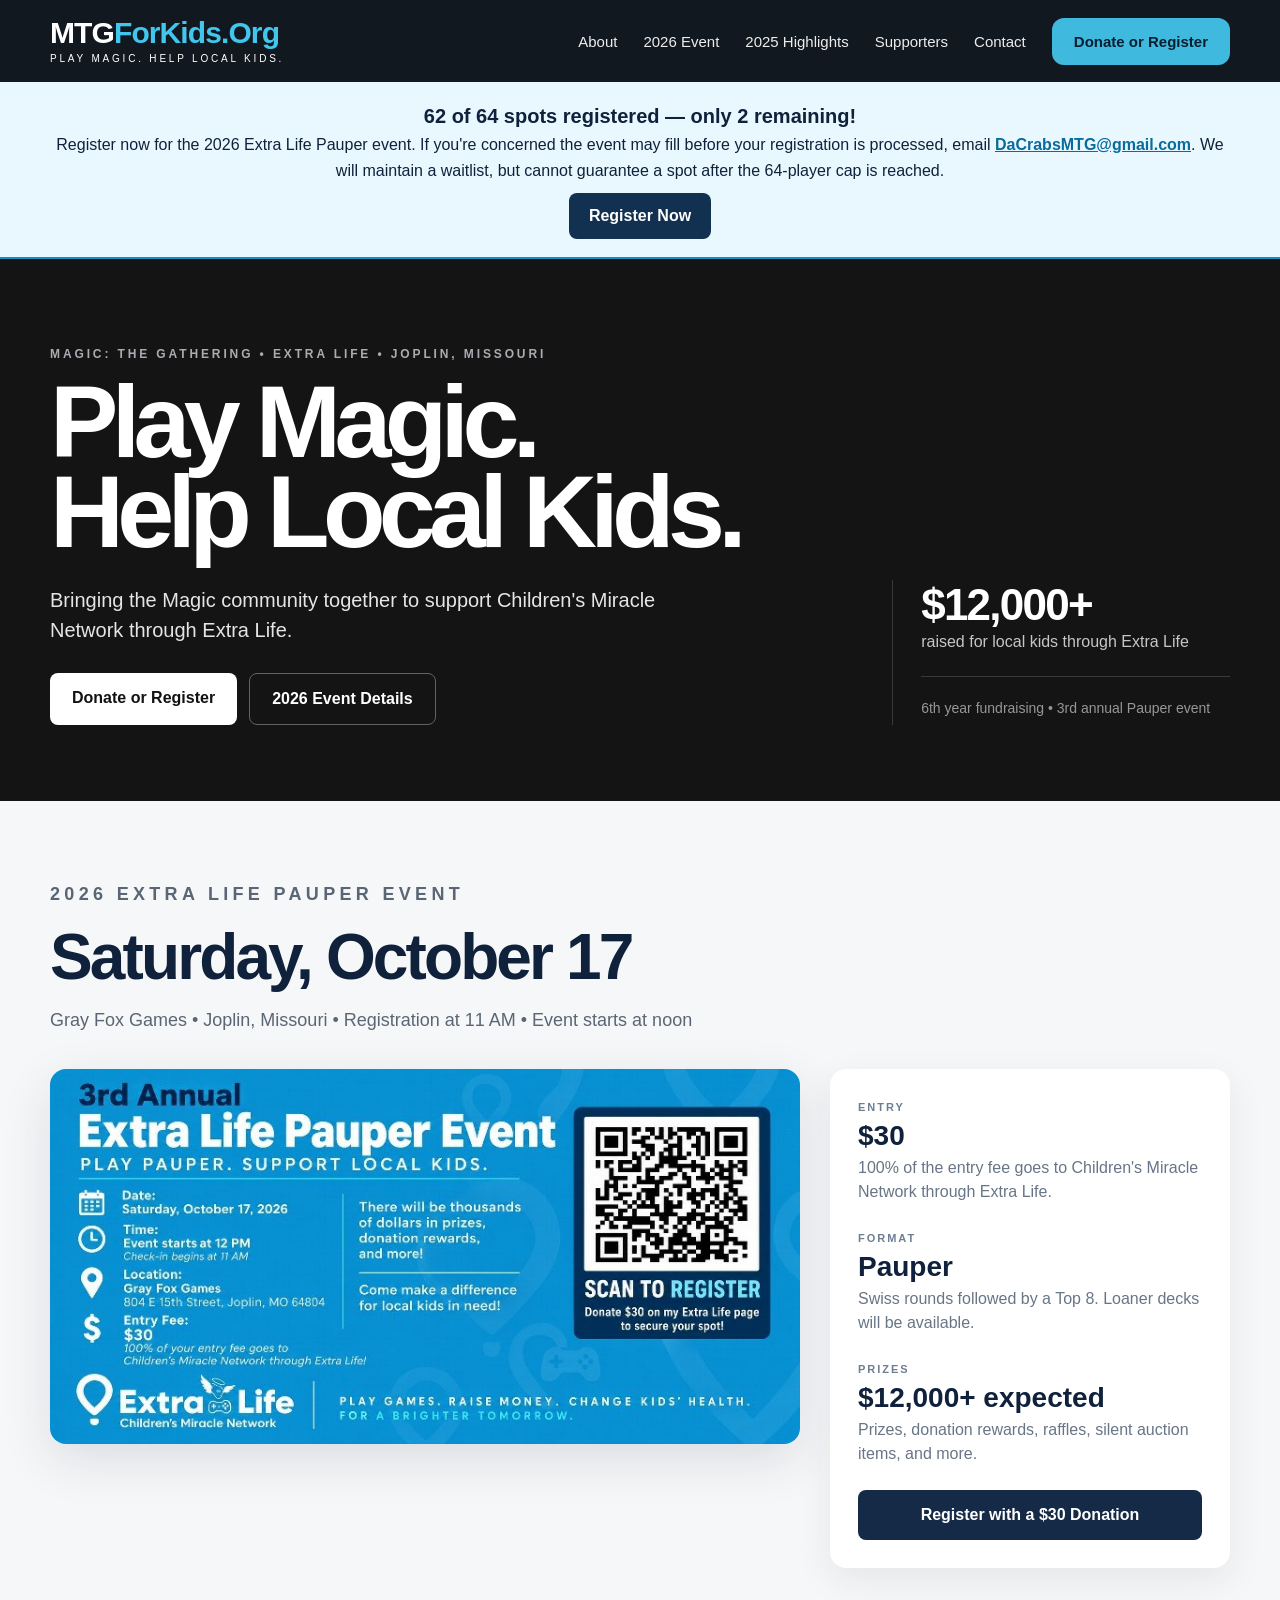
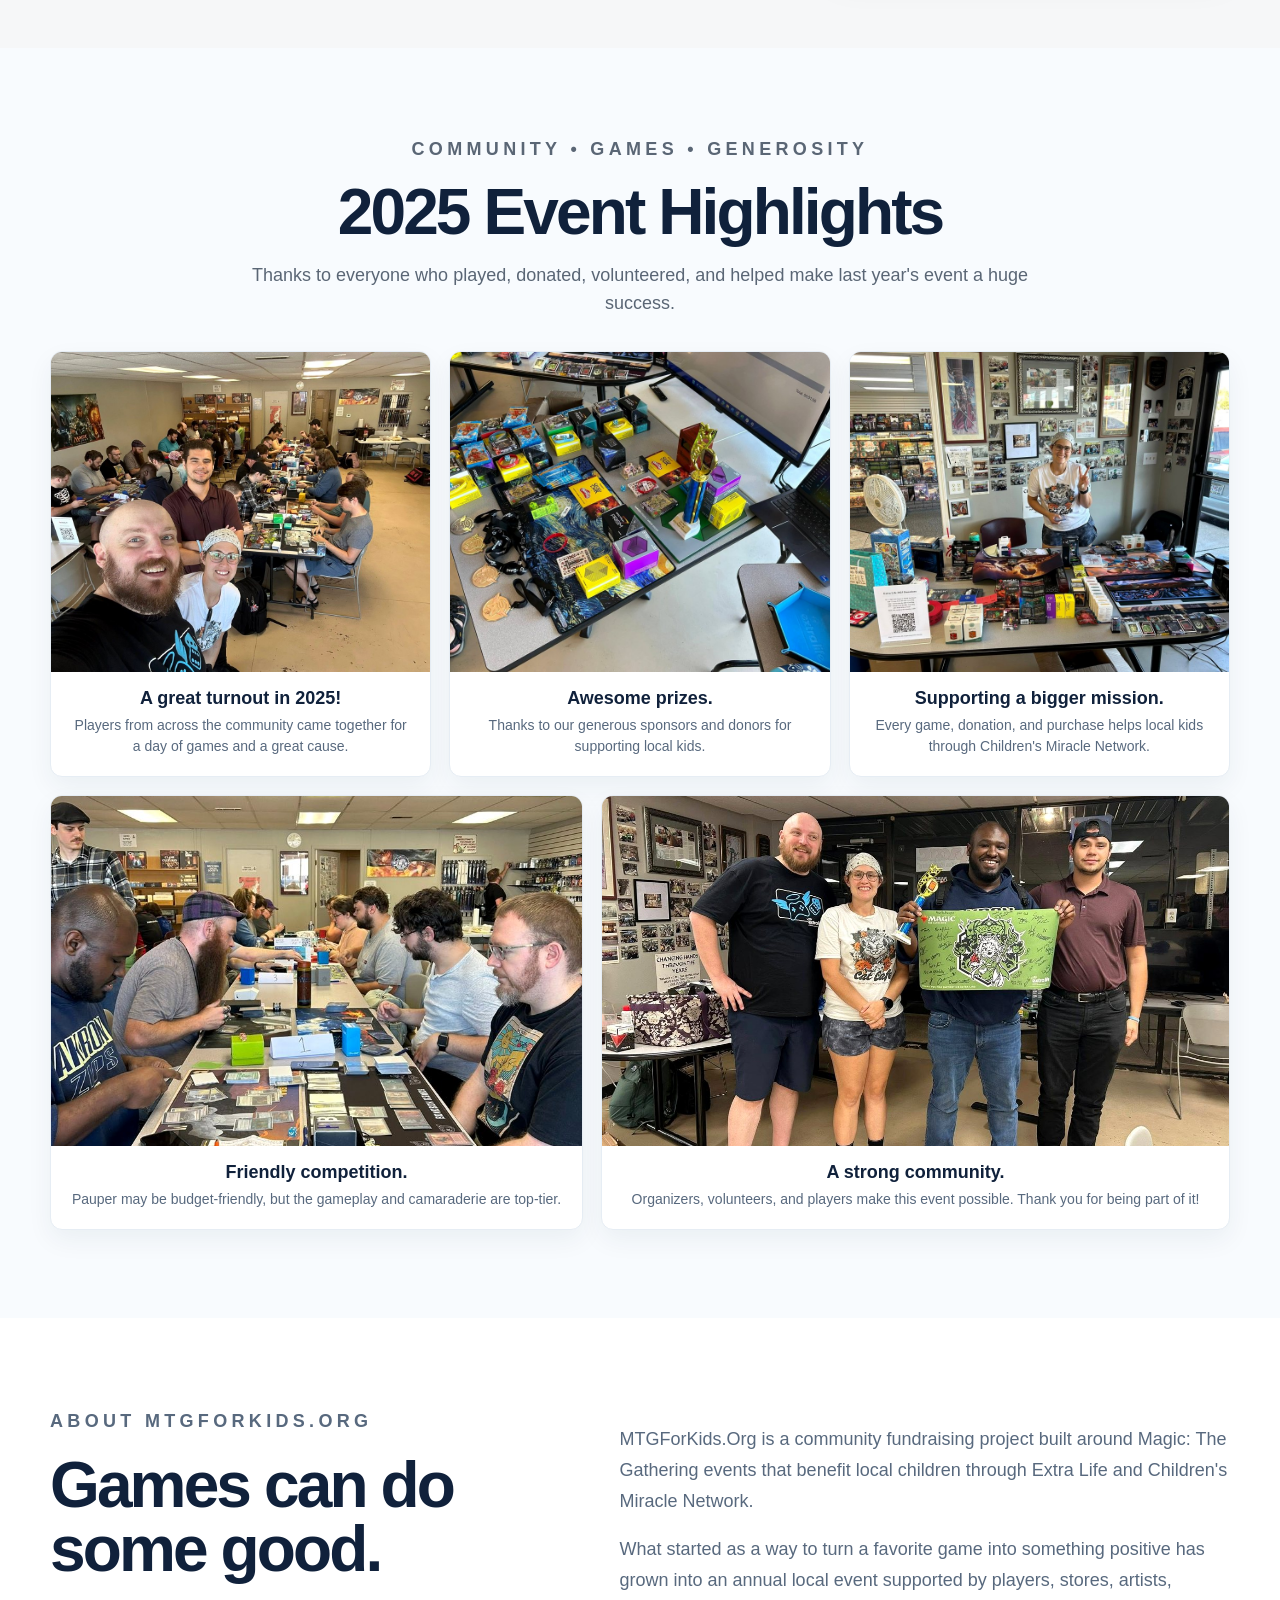
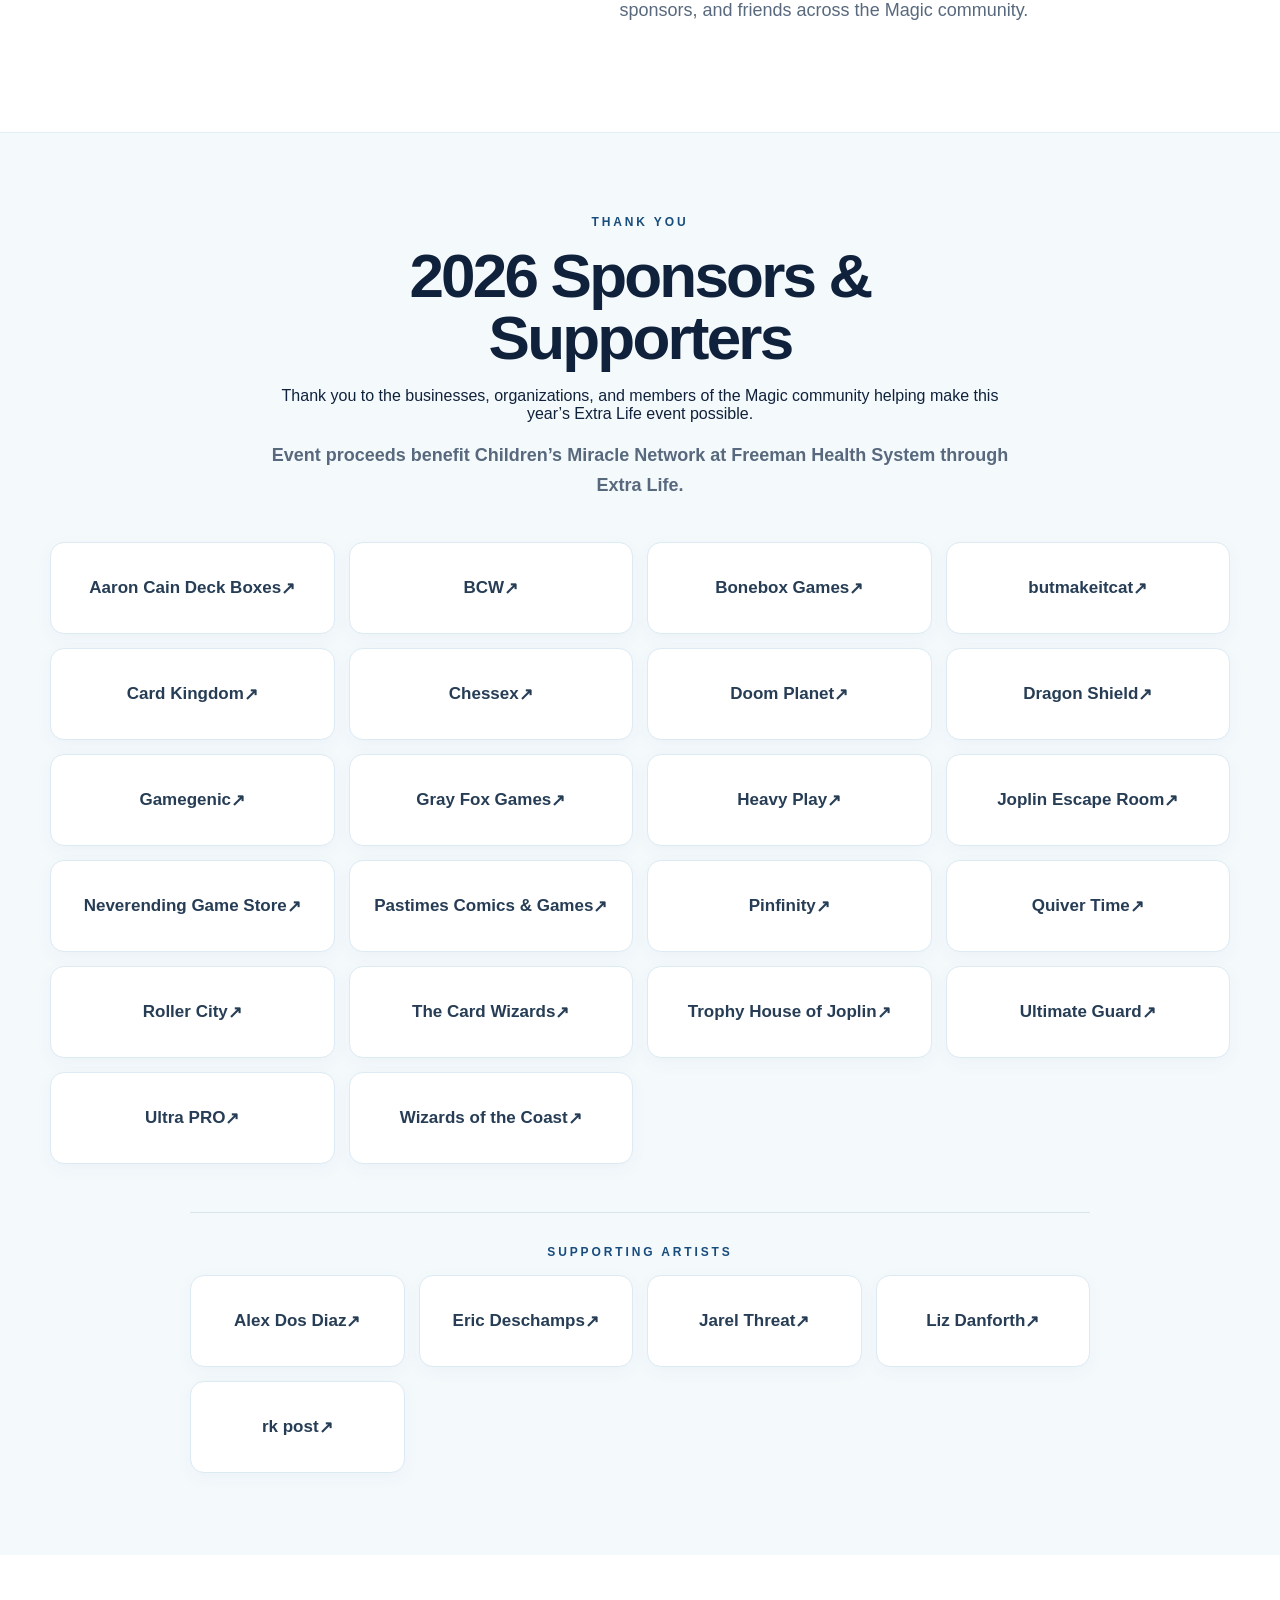
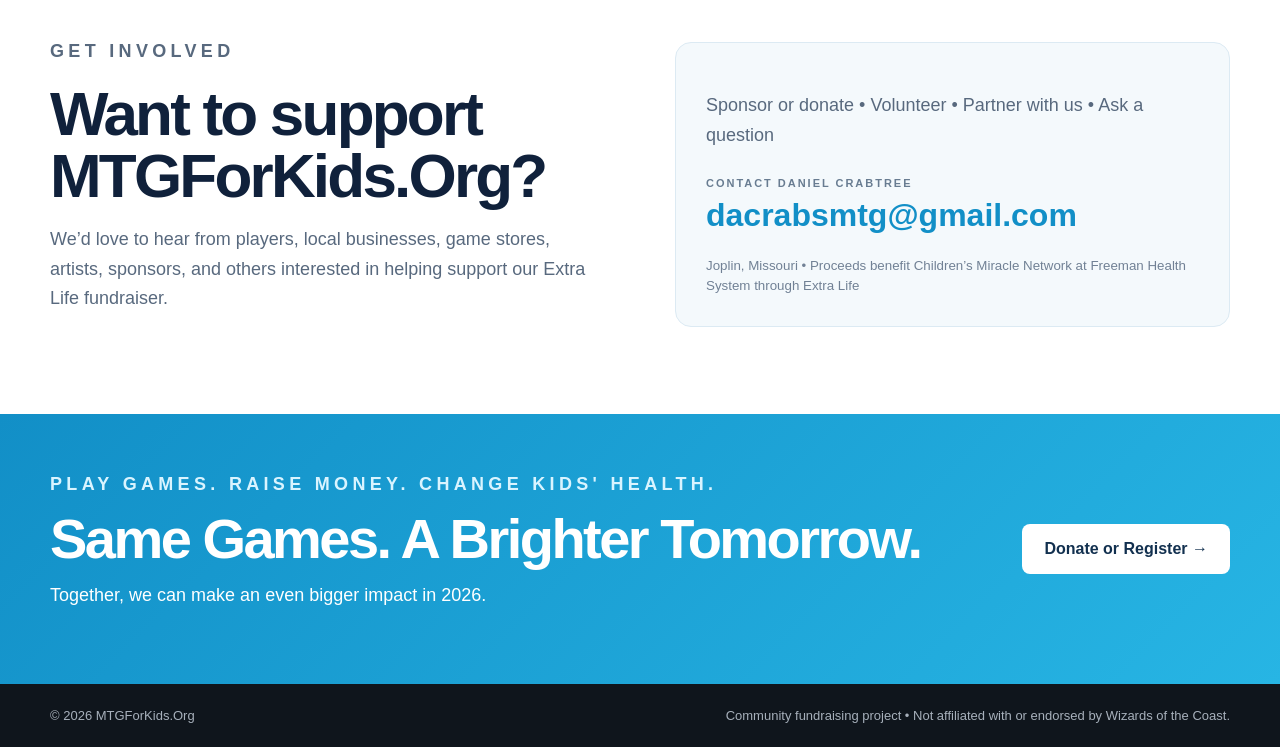
==== index.html @ 22c92173 "Update registration count to 62 of 64" ====
<!doctype html>
<html lang="en">
<head>
  <meta charset="utf-8">
  <meta name="viewport" content="width=device-width, initial-scale=1">
  <title>MTGForKids.Org | Play Magic. Help Local Kids.</title>
  <meta name="description" content="MTGForKids.Org brings the Magic: The Gathering community together to support local kids through Extra Life and Children's Miracle Network in Joplin, Missouri.">
  <link rel="stylesheet" href="site.css?v=4">
</head>
<body>
  <header class="site-header">
    <div class="shell nav">
      <a class="brand" href="#top" aria-label="MTGForKids.Org home">
        <span class="brand-main">MTG<span>ForKids.Org</span></span>
        <span class="brand-tag">PLAY MAGIC. HELP LOCAL KIDS.</span>
      </a>
      <nav class="links" aria-label="Primary navigation">
        <a href="#about">About</a>
        <a href="#event">2026 Event</a>
        <a href="#highlights">2025 Highlights</a><a href="#supporters">Supporters</a><a href="#contact">Contact</a>
        <a class="nav-cta" href="https://dd.extra-life.org/participant/dacrabsmtg">Donate or Register</a>
      </nav>
    </div>
  </header>

  <main id="top">
    <section class="registration-alert" aria-label="Tournament registration update" style="background:#e9f8ff;border-bottom:2px solid #128fc7;padding:18px 0;color:#10213b"><div class="shell" style="text-align:center;line-height:1.6"><strong style="font-size:20px">62 of 64 spots registered — only 2 remaining!</strong><div>Register now for the 2026 Extra Life Pauper event. If you're concerned the event may fill before your registration is processed, email <a href="mailto:DaCrabsMTG@gmail.com" style="color:#086c9d;font-weight:800;text-decoration:underline">DaCrabsMTG@gmail.com</a>. We will maintain a waitlist, but cannot guarantee a spot after the 64-player cap is reached.</div><a href="https://dd.extra-life.org/participant/dacrabsmtg" style="display:inline-block;margin-top:10px;padding:10px 20px;background:#12304f;color:white;border-radius:8px;font-weight:800">Register Now</a></div></section>
    <section class="hero">
      <div class="shell hero-grid">
        <div>
          <p class="kicker">MAGIC: THE GATHERING • EXTRA LIFE • JOPLIN, MISSOURI</p>
          <h1>Play Magic.<br>Help Local Kids.</h1>
          <p class="hero-copy">Bringing the Magic community together to support Children's Miracle Network through Extra Life.</p>
          <div class="actions">
            <a class="button primary" href="https://dd.extra-life.org/participant/dacrabsmtg">Donate or Register</a>
            <a class="button secondary" href="#event">2026 Event Details</a>
          </div>
        </div>
        <div class="hero-stat-card">
          <span class="stat">$12,000+</span>
          <span class="stat-label">raised for local kids through Extra Life</span>
          <div class="mini-rule"></div>
          <span class="mini">6th year fundraising • 3rd annual Pauper event</span>
        </div>
      </div>
    </section>

    <section id="event" class="event-section">
      <div class="shell">
        <div class="section-head">
          <p class="kicker">2026 EXTRA LIFE PAUPER EVENT</p>
          <h2>Saturday, October 17</h2>
          <p>Gray Fox Games • Joplin, Missouri • Registration at 11 AM • Event starts at noon</p>
        </div>
        <div class="event-grid">
          <div class="flyer-wrap">
            <img src="extra-life-2026.jpg" alt="2026 Extra Life Pauper Event flyer">
          </div>
          <div class="event-card">
            <div>
              <span class="eyebrow">ENTRY</span>
              <strong>$30</strong>
              <p>100% of the entry fee goes to Children's Miracle Network through Extra Life.</p>
            </div>
            <div>
              <span class="eyebrow">FORMAT</span>
              <strong>Pauper</strong>
              <p>Swiss rounds followed by a Top 8. Loaner decks will be available.</p>
            </div>
            <div>
              <span class="eyebrow">PRIZES</span>
              <strong>$12,000+ expected</strong>
              <p>Prizes, donation rewards, raffles, silent auction items, and more.</p>
            </div>
            <a class="button primary full" href="https://dd.extra-life.org/participant/dacrabsmtg">Register with a $30 Donation</a>
          </div>
        </div>
      </div>
    </section>

    <section id="highlights" class="highlights">
      <div class="shell">
        <div class="section-head centered">
          <p class="kicker">COMMUNITY • GAMES • GENEROSITY</p>
          <h2>2025 Event Highlights</h2>
          <p>Thanks to everyone who played, donated, volunteered, and helped make last year's event a huge success.</p>
        </div>

        <div class="gallery top-row">
          <figure class="photo-card">
            <img src="2025-turnout.jpg" alt="A packed room of players at the 2025 Extra Life Pauper event">
            <figcaption>
              <strong>A great turnout in 2025!</strong>
              <span>Players from across the community came together for a day of games and a great cause.</span>
            </figcaption>
          </figure>
          <figure class="photo-card">
            <img src="2025-prizes.jpg" alt="Prize table from the 2025 Extra Life event">
            <figcaption>
              <strong>Awesome prizes.</strong>
              <span>Thanks to our generous sponsors and donors for supporting local kids.</span>
            </figcaption>
          </figure>
          <figure class="photo-card">
            <img src="2025-donations.jpg" alt="Donation and prize table at the 2025 Extra Life event">
            <figcaption>
              <strong>Supporting a bigger mission.</strong>
              <span>Every game, donation, and purchase helps local kids through Children's Miracle Network.</span>
            </figcaption>
          </figure>
        </div>

        <div class="gallery bottom-row">
          <figure class="photo-card wide">
            <img src="2025-gameplay.jpg" alt="Players competing during the 2025 Extra Life Pauper event">
            <figcaption>
              <strong>Friendly competition.</strong>
              <span>Pauper may be budget-friendly, but the gameplay and camaraderie are top-tier.</span>
            </figcaption>
          </figure>
          <figure class="photo-card wide">
            <img src="2025-community.jpg" alt="Organizers and participants celebrating at the 2025 Extra Life event">
            <figcaption>
              <strong>A strong community.</strong>
              <span>Organizers, volunteers, and players make this event possible. Thank you for being part of it!</span>
            </figcaption>
          </figure>
        </div>
      </div>
    </section>

    <section id="about" class="about">
      <div class="shell about-grid">
        <div>
          <p class="kicker">ABOUT MTGFORKIDS.ORG</p>
          <h2>Games can do some good.</h2>
        </div>
        <div>
          <p>MTGForKids.Org is a community fundraising project built around Magic: The Gathering events that benefit local children through Extra Life and Children's Miracle Network.</p>
          <p>What started as a way to turn a favorite game into something positive has grown into an annual local event supported by players, stores, artists, sponsors, and friends across the Magic community.</p>
        </div>
      </div>
    </section>

    
<section id="supporters" class="supporters-section">
  <div class="shell">
    <div class="supporters-heading">
      <p class="kicker">THANK YOU</p>
      <h2>2026 Sponsors &amp; Supporters</h2>
      <p>Thank you to the businesses, organizations, and members of the Magic community helping make this year’s Extra Life event possible.</p><p><strong>Event proceeds benefit Children’s Miracle Network at Freeman Health System through Extra Life.</strong></p>
    </div>

    <div class="supporter-grid">
      <a class="supporter" href="https://www.aaroncaincustomboxes.com/" target="_blank" rel="noopener noreferrer">Aaron Cain Deck Boxes<span class="visit-mark" aria-hidden="true">↗</span></a>
      <a class="supporter" href="https://www.bcwsupplies.com/" target="_blank" rel="noopener noreferrer">BCW<span class="visit-mark" aria-hidden="true">↗</span></a>
      <a class="supporter" href="https://boneboxgames.com/" target="_blank" rel="noopener noreferrer">Bonebox Games<span class="visit-mark" aria-hidden="true">↗</span></a>
      <a class="supporter" href="https://linktr.ee/butmakeitcat" target="_blank" rel="noopener noreferrer">butmakeitcat<span class="visit-mark" aria-hidden="true">↗</span></a>
      <a class="supporter" href="https://www.cardkingdom.com/" target="_blank" rel="noopener noreferrer">Card Kingdom<span class="visit-mark" aria-hidden="true">↗</span></a>
      <a class="supporter" href="https://www.chessex.com/" target="_blank" rel="noopener noreferrer">Chessex<span class="visit-mark" aria-hidden="true">↗</span></a>
      <a class="supporter" href="https://hurleysheroes.com/" target="_blank" rel="noopener noreferrer">Doom Planet<span class="visit-mark" aria-hidden="true">↗</span></a>
      <a class="supporter" href="https://www.dragonshield.com/" target="_blank" rel="noopener noreferrer">Dragon Shield<span class="visit-mark" aria-hidden="true">↗</span></a>
      <a class="supporter" href="https://www.gamegenic.com/" target="_blank" rel="noopener noreferrer">Gamegenic<span class="visit-mark" aria-hidden="true">↗</span></a>
      <a class="supporter" href="https://www.facebook.com/GrayFoxGamesJoplin/" target="_blank" rel="noopener noreferrer">Gray Fox Games<span class="visit-mark" aria-hidden="true">↗</span></a>
      <a class="supporter" href="https://heavyplay.com/" target="_blank" rel="noopener noreferrer">Heavy Play<span class="visit-mark" aria-hidden="true">↗</span></a>
      <a class="supporter" href="https://escapejoplin.com/" target="_blank" rel="noopener noreferrer">Joplin Escape Room<span class="visit-mark" aria-hidden="true">↗</span></a>
      <a class="supporter" href="https://neverendinggamestore.com/" target="_blank" rel="noopener noreferrer">Neverending Game Store<span class="visit-mark" aria-hidden="true">↗</span></a>
      <a class="supporter" href="https://www.pastimes.net/" target="_blank" rel="noopener noreferrer">Pastimes Comics &amp; Games<span class="visit-mark" aria-hidden="true">↗</span></a>
      <a class="supporter" href="https://pinfinityar.com/" target="_blank" rel="noopener noreferrer">Pinfinity<span class="visit-mark" aria-hidden="true">↗</span></a>
      <a class="supporter" href="https://quivertime.com/" target="_blank" rel="noopener noreferrer">Quiver Time<span class="visit-mark" aria-hidden="true">↗</span></a>
      <a class="supporter" href="https://rollercitymo.com/" target="_blank" rel="noopener noreferrer">Roller City<span class="visit-mark" aria-hidden="true">↗</span></a>
      <a class="supporter" href="https://www.thecardwizards.net/" target="_blank" rel="noopener noreferrer">The Card Wizards<span class="visit-mark" aria-hidden="true">↗</span></a>
      <a class="supporter" href="https://www.trophyhouseofjoplin.com/" target="_blank" rel="noopener noreferrer">Trophy House of Joplin<span class="visit-mark" aria-hidden="true">↗</span></a>
      <a class="supporter" href="https://ultimateguard.com/en/" target="_blank" rel="noopener noreferrer">Ultimate Guard<span class="visit-mark" aria-hidden="true">↗</span></a>
      <a class="supporter" href="https://ultrapro.com/" target="_blank" rel="noopener noreferrer">Ultra PRO<span class="visit-mark" aria-hidden="true">↗</span></a>
      <a class="supporter" href="https://company.wizards.com/en" target="_blank" rel="noopener noreferrer">Wizards of the Coast<span class="visit-mark" aria-hidden="true">↗</span></a>
    </div>

    <div class="artist-support">
      <p class="kicker">SUPPORTING ARTISTS</p>
      <div class="supporter-grid artist-grid">
        <a class="supporter" href="https://alexdosdiaz.com/" target="_blank" rel="noopener noreferrer">Alex Dos Diaz<span class="visit-mark" aria-hidden="true">↗</span></a>
        <a class="supporter" href="https://www.ericdeschamps.com/" target="_blank" rel="noopener noreferrer">Eric Deschamps<span class="visit-mark" aria-hidden="true">↗</span></a>
        <a class="supporter" href="https://www.jarelthreat.com/" target="_blank" rel="noopener noreferrer">Jarel Threat<span class="visit-mark" aria-hidden="true">↗</span></a>
        <a class="supporter" href="https://www.lizdanforth.com/" target="_blank" rel="noopener noreferrer">Liz Danforth<span class="visit-mark" aria-hidden="true">↗</span></a>
        <a class="supporter" href="https://www.rkpost.net/" target="_blank" rel="noopener noreferrer">rk post<span class="visit-mark" aria-hidden="true">↗</span></a>
      </div>
    </div>
  </div>
</section>

<section id="contact" class="contact-section">
<div class="shell contact-grid">
<div><p class="kicker">GET INVOLVED</p><h2>Want to support MTGForKids.Org?</h2>
<p>We’d love to hear from players, local businesses, game stores, artists, sponsors, and others interested in helping support our Extra Life fundraiser.</p></div>
<div class="contact-card"><p>Sponsor or donate • Volunteer • Partner with us • Ask a question</p>
<span>CONTACT DANIEL CRABTREE</span>
<a href="mailto:dacrabsmtg@gmail.com?subject=MTGForKids.Org%20Inquiry">dacrabsmtg@gmail.com</a>
<small>Joplin, Missouri • Proceeds benefit Children’s Miracle Network at Freeman Health System through Extra Life</small></div>
</div></section>
<section class="closing-cta">
      <div class="shell cta-grid">
        <div>
          <p class="kicker light">PLAY GAMES. RAISE MONEY. CHANGE KIDS' HEALTH.</p>
          <h2>Same Games. A Brighter Tomorrow.</h2>
          <p>Together, we can make an even bigger impact in 2026.</p>
        </div>
        <a class="button white" href="https://dd.extra-life.org/participant/dacrabsmtg">Donate or Register →</a>
      </div>
    </section>
  </main>

  <footer>
    <div class="shell">
      <span>© 2026 MTGForKids.Org</span>
      <span>Community fundraising project • Not affiliated with or endorsed by Wizards of the Coast.</span>
    </div>
  </footer>
</body>
</html>
---- site.css ----
*{box-sizing:border-box}html{scroll-behavior:smooth}body{margin:0;font-family:Inter,Arial,Helvetica,sans-serif;color:#10213b;background:#fff}img{max-width:100%}a{text-decoration:none;color:inherit}.shell{width:calc(100% - 40px);max-width:1180px;margin-left:auto;margin-right:auto}.site-header{background:#12181f;color:#fff;position:sticky;top:0;z-index:10;box-shadow:0 1px 0 rgba(255,255,255,.06)}.nav{display:flex;justify-content:space-between;align-items:center;gap:30px;min-height:82px}.brand{display:flex;flex-direction:column;line-height:1}.brand-main{font-size:30px;font-weight:800;letter-spacing:-.03em}.brand-main span{color:#41c6ee}.brand-tag{font-size:10px;letter-spacing:.28em;margin-top:6px}.links{display:flex;align-items:center;gap:26px;font-size:15px}.links a{opacity:.92}.nav-cta{background:#45c8ef;color:#082033!important;padding:15px 22px;border-radius:12px;font-weight:800}.hero{background:#141414;color:#fff;padding:88px 0 76px}.hero-grid{display:grid;grid-template-columns:1.6fr .7fr;gap:70px;align-items:end}.kicker{font-size:12px;letter-spacing:.24em;font-weight:800;color:#174c7d;margin:0 0 16px}.hero .kicker{color:#a9adb2}.hero h1{font-size:clamp(60px,8vw,108px);line-height:.88;letter-spacing:-.065em;margin:0 0 28px;max-width:850px}.hero-copy{font-size:20px;line-height:1.5;max-width:650px;color:#e5e5e5}.actions{display:flex;gap:12px;flex-wrap:wrap;margin-top:28px}.button{display:inline-block;padding:16px 22px;border-radius:8px;font-weight:800}.primary{background:#fff;color:#121212}.secondary{border:1px solid #626262;color:#fff}.hero-stat-card{border-left:1px solid #3a3a3a;padding-left:28px;padding-bottom:8px}.stat{display:block;font-size:44px;font-weight:800;letter-spacing:-.04em}.stat-label{display:block;color:#c6c6c6;font-size:16px;line-height:1.5}.mini-rule{height:1px;background:#3a3a3a;margin:22px 0}.mini{color:#979797;font-size:14px}.event-section{padding:80px 0;background:#f6f7f8}.section-head{margin-bottom:34px}.section-head h2,.about h2,.closing-cta h2{font-size:clamp(38px,5vw,66px);line-height:1;letter-spacing:-.045em;margin:0 0 14px}.section-head p{font-size:18px;line-height:1.55;color:#5a6675;max-width:800px}.event-grid{display:grid;grid-template-columns:1.5fr .8fr;gap:30px;align-items:start}.flyer-wrap img{display:block;border-radius:16px;width:100%;box-shadow:0 16px 50px rgba(21,42,70,.12)}.event-card{background:#fff;border-radius:16px;padding:28px;display:grid;gap:24px;box-shadow:0 12px 36px rgba(21,42,70,.08)}.event-card .eyebrow{font-size:11px;letter-spacing:.18em;font-weight:800;color:#6d7e91}.event-card strong{display:block;font-size:28px;margin:5px 0 4px}.event-card p{margin:0;color:#687586;line-height:1.5}.full{text-align:center;background:#152a46;color:#fff}.highlights{padding:88px 0;background:#f8fbfe}.centered{text-align:center}.centered p{margin-left:auto;margin-right:auto}.gallery{display:grid;gap:18px}.top-row{grid-template-columns:repeat(3,1fr)}.bottom-row{grid-template-columns:1fr 1.18fr;margin-top:18px}.photo-card{margin:0;background:#fff;border-radius:12px;overflow:hidden;border:1px solid #e6edf4;box-shadow:0 10px 26px rgba(20,43,73,.06)}.photo-card img{width:100%;height:320px;object-fit:cover;display:block}.bottom-row .photo-card img{height:350px}.photo-card figcaption{padding:16px 18px 20px;text-align:center}.photo-card strong{display:block;font-size:18px;margin-bottom:6px}.photo-card span{display:block;color:#58697e;line-height:1.45;font-size:14px}.about{padding:88px 0}.about-grid{display:grid;grid-template-columns:.9fr 1.1fr;gap:70px}.about p{font-size:18px;line-height:1.7;color:#58697e}.closing-cta{background:linear-gradient(135deg,#128fc7,#27b5e4);color:#fff;padding:60px 0}.closing-cta .light{color:#d9f4ff}.closing-cta p{font-size:18px}.cta-grid{display:flex;align-items:center;justify-content:space-between;gap:40px}.white{background:#fff;color:#12304f;white-space:nowrap}.closing-cta h2{font-size:clamp(34px,4.5vw,56px);margin-bottom:8px}footer{background:#0f151c;color:#a7b0bb;padding:24px 0;font-size:13px}footer .shell{display:flex;justify-content:space-between;gap:20px;flex-wrap:wrap}@media(max-width:900px){.links a:not(.nav-cta){display:none}.hero-grid,.event-grid,.about-grid{grid-template-columns:1fr}.hero-stat-card{border-left:0;border-top:1px solid #3a3a3a;padding:24px 0 0}.top-row,.bottom-row{grid-template-columns:1fr 1fr}.top-row .photo-card:first-child{grid-column:1/-1}.photo-card img,.bottom-row .photo-card img{height:300px}.cta-grid{align-items:flex-start;flex-direction:column}}@media(max-width:640px){.shell{width:calc(100% - 28px);max-width:1180px}.site-header{position:static}.nav{min-height:72px}.brand-main{font-size:24px}.brand-tag{font-size:8px}.nav-cta{padding:12px 14px;font-size:14px}.hero{padding:58px 0}.hero h1{font-size:56px}.hero-copy{font-size:18px}.event-section,.highlights,.about{padding:60px 0}.top-row,.bottom-row{grid-template-columns:1fr}.top-row .photo-card:first-child{grid-column:auto}.photo-card img,.bottom-row .photo-card img{height:260px}.section-head h2,.about h2{font-size:42px}}
.contact-section{padding:82px 0;background:#fff}.contact-grid{display:grid;grid-template-columns:1fr 1fr;gap:70px;align-items:center}
.contact-section h2{font-size:clamp(38px,5vw,62px);line-height:1;letter-spacing:-.045em;margin:0 0 18px}.contact-section p{font-size:18px;line-height:1.65;color:#58697e}
.contact-card{background:#f4f9fc;border:1px solid #dceaf3;border-radius:16px;padding:30px}.contact-card span{display:block;font-size:11px;letter-spacing:.18em;font-weight:800;color:#687c91;margin:26px 0 8px}
.contact-card a{display:block;font-size:clamp(22px,3vw,32px);font-weight:800;color:#128fc7;overflow-wrap:anywhere}.contact-card small{display:block;margin-top:22px;color:#718195;line-height:1.5}
@media(max-width:900px){.contact-grid{grid-template-columns:1fr;gap:28px}}@media(max-width:640px){.contact-section{padding:60px 0}.contact-card{padding:24px}}


.supporters-section{padding:82px 0;background:#f4f9fc;border-top:1px solid #e3edf4}
.supporters-heading{max-width:760px;margin:0 auto 42px;text-align:center}
.supporters-heading h2{font-size:clamp(38px,5vw,62px);line-height:1;letter-spacing:-.045em;margin:0 0 18px}
.supporters-heading>p:last-child{font-size:18px;line-height:1.65;color:#58697e}
.supporter-grid{display:grid;grid-template-columns:repeat(4,1fr);gap:14px}
.supporter{display:flex;align-items:center;justify-content:center;min-height:92px;padding:18px;text-align:center;background:#fff;border:1px solid #dceaf3;border-radius:14px;font-size:17px;font-weight:800;color:#263d55;box-shadow:0 5px 18px rgba(30,70,100,.04)}
.artist-support{max-width:900px;margin:48px auto 0;padding-top:32px;border-top:1px solid #d7e5ee;text-align:center}
.artist-names{font-size:18px;line-height:1.8;color:#40566d}
.artist-names span{padding:0 8px;color:#128fc7}
@media(max-width:900px){.supporter-grid{grid-template-columns:repeat(2,1fr)}}
@media(max-width:560px){.supporters-section{padding:60px 0}.supporter-grid{grid-template-columns:1fr}.supporter{min-height:72px}}
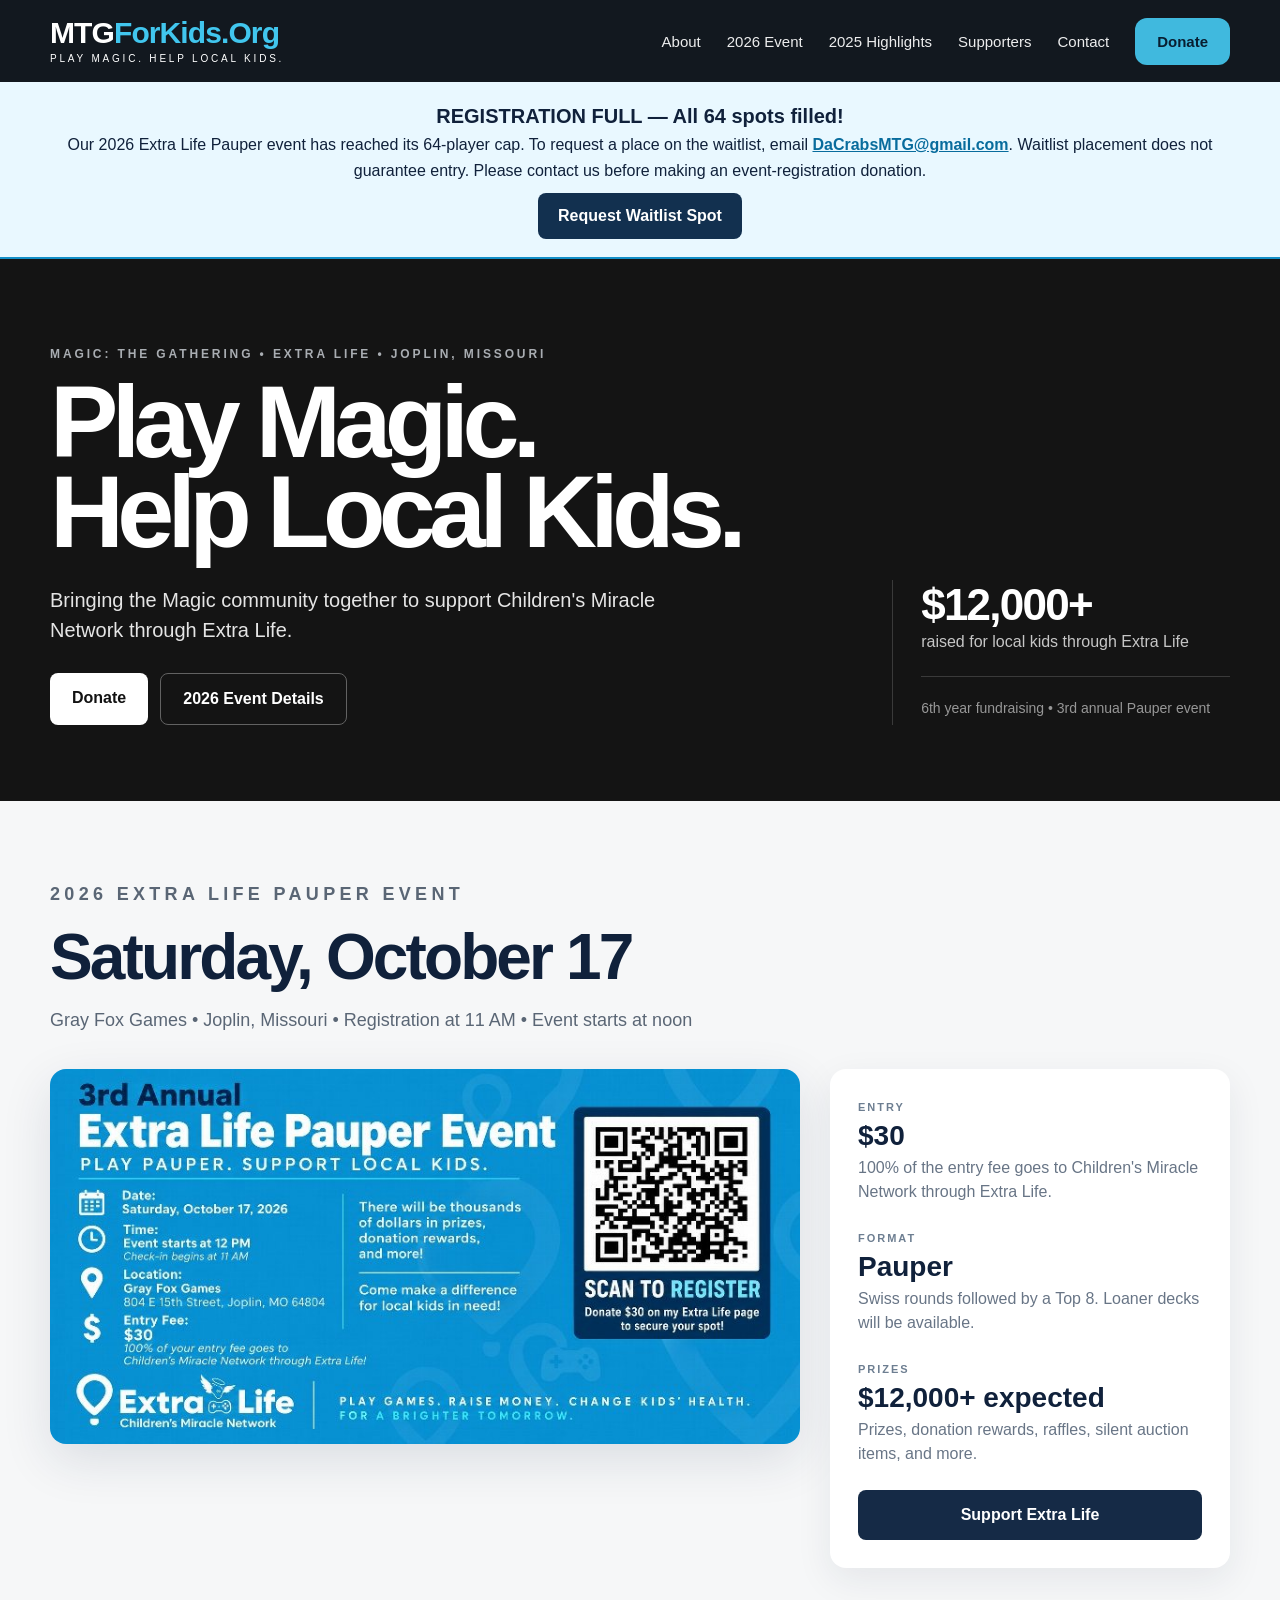
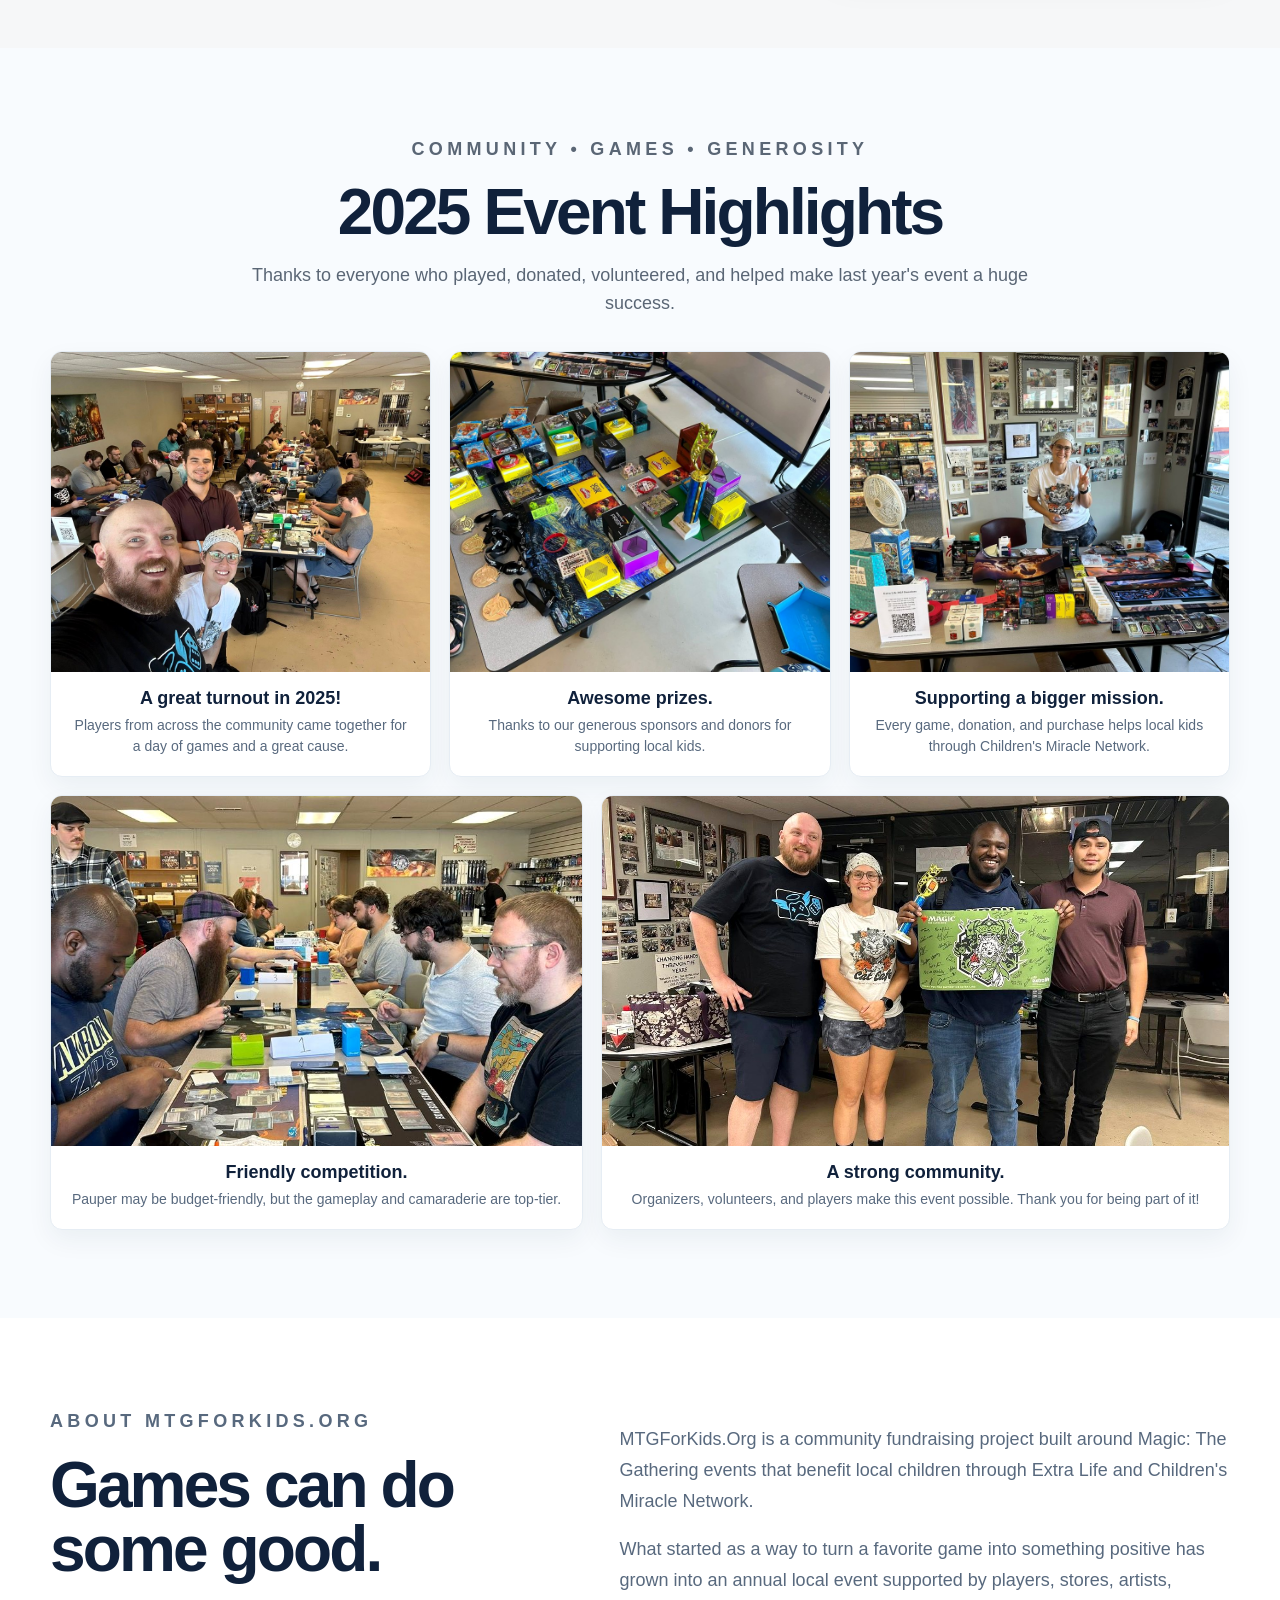
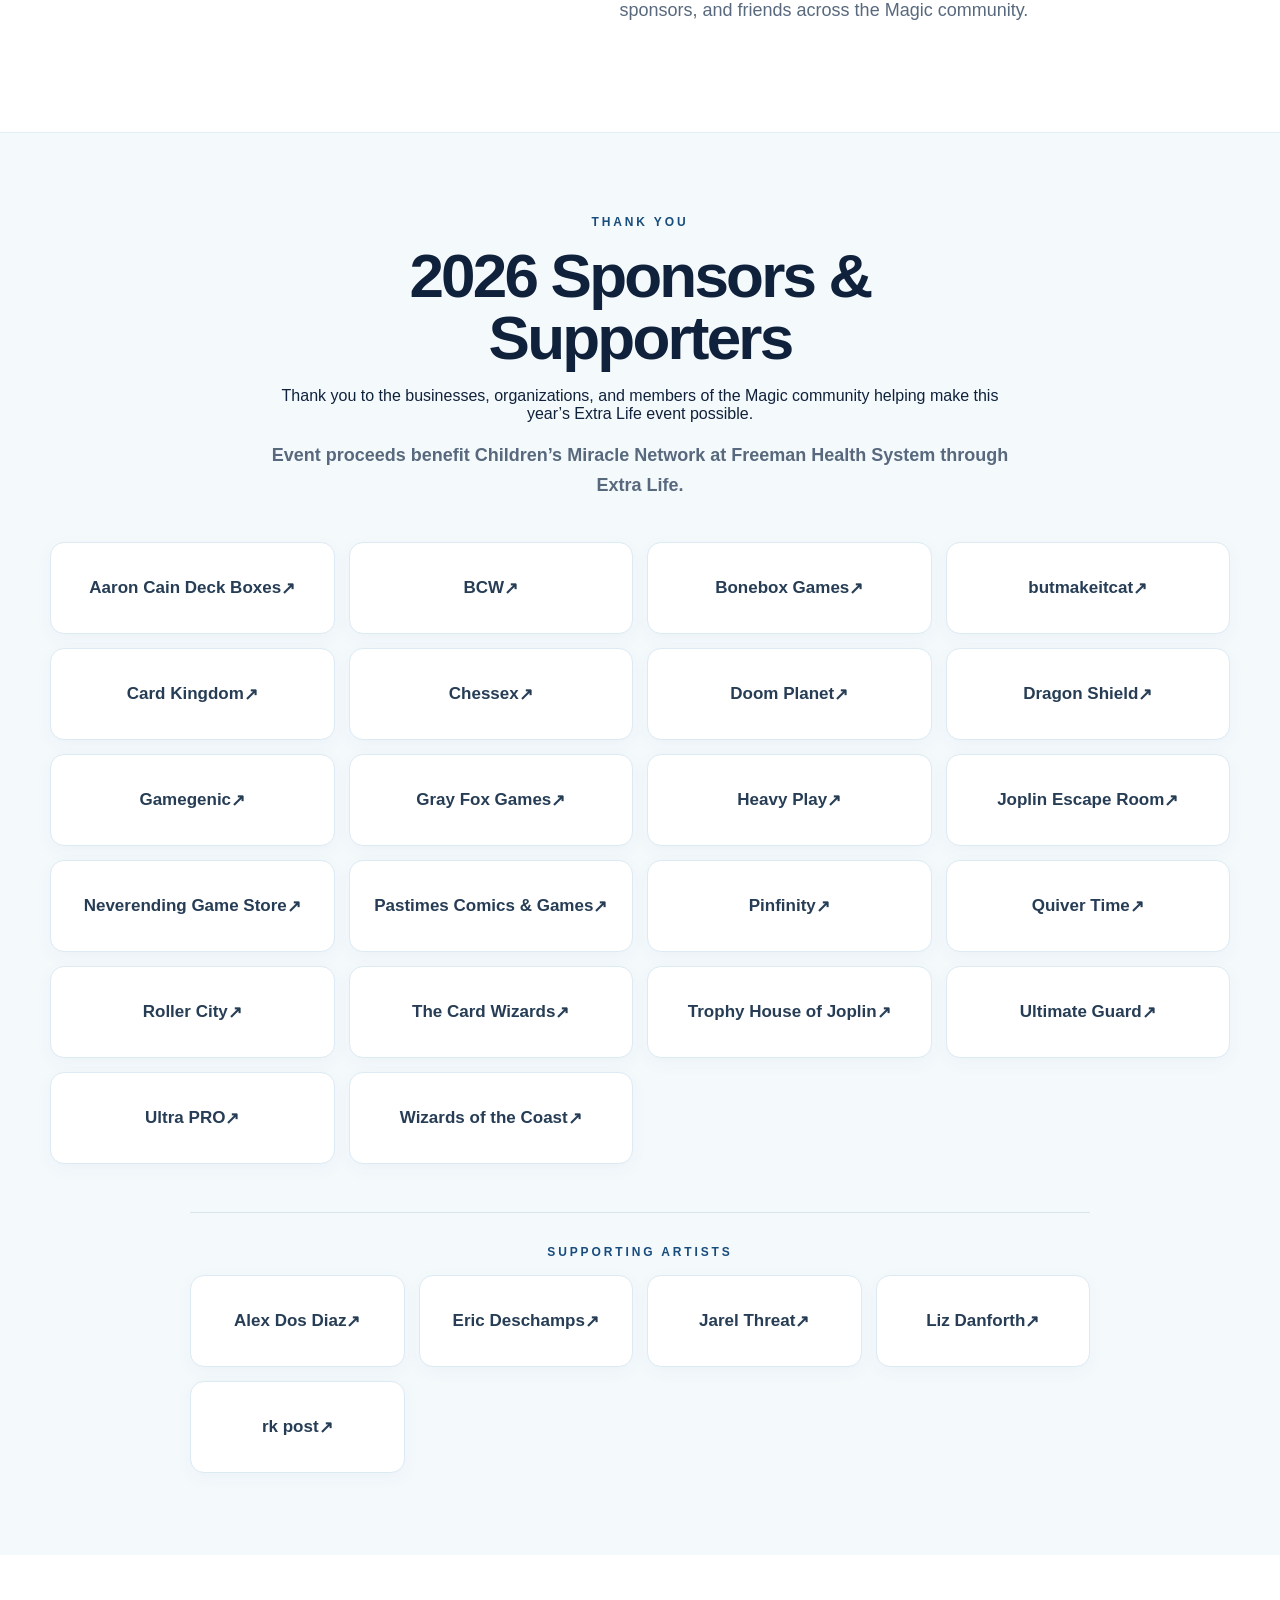
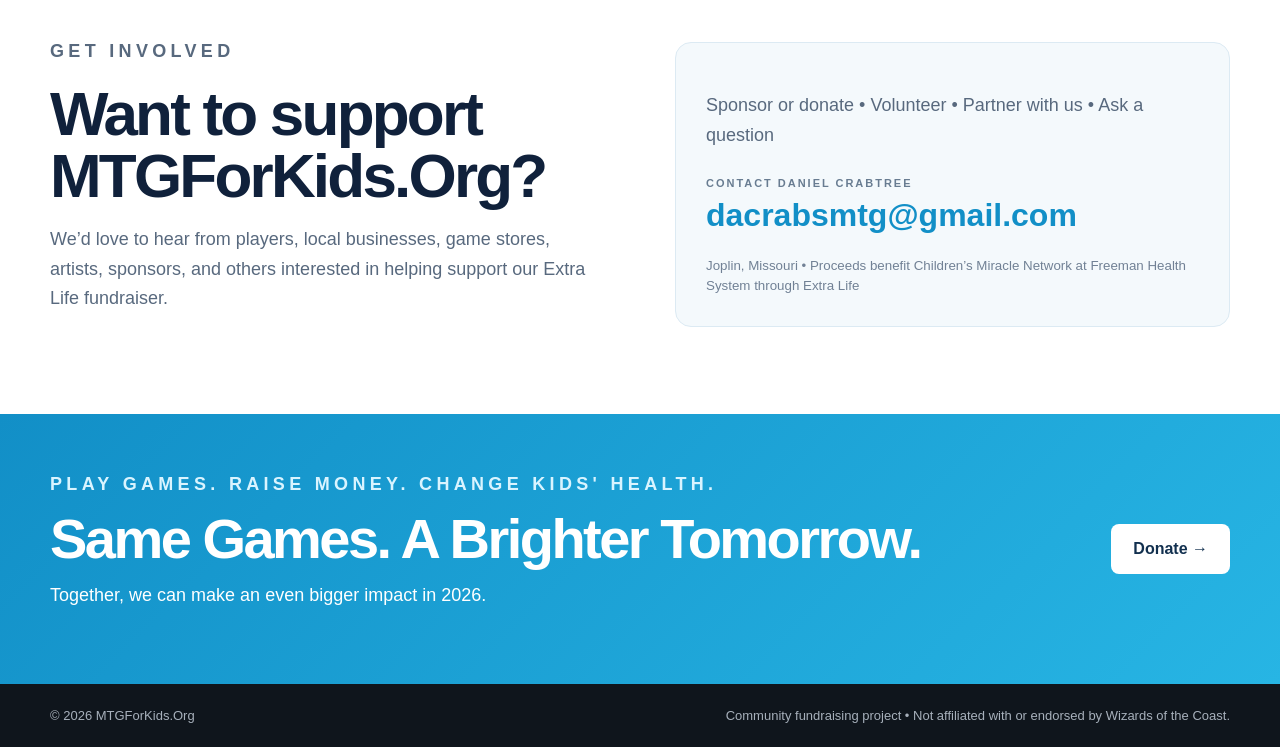
==== commit c7f74814: "Mark Pauper event full and direct players to waitlist" ====
--- a/index.html
+++ b/index.html
@@ -18,13 +18,13 @@
         <a href="#about">About</a>
         <a href="#event">2026 Event</a>
         <a href="#highlights">2025 Highlights</a><a href="#supporters">Supporters</a><a href="#contact">Contact</a>
-        <a class="nav-cta" href="https://dd.extra-life.org/participant/dacrabsmtg">Donate or Register</a>
+        <a class="nav-cta" href="https://dd.extra-life.org/participant/dacrabsmtg">Donate</a>
       </nav>
     </div>
   </header>
 
   <main id="top">
-    <section class="registration-alert" aria-label="Tournament registration update" style="background:#e9f8ff;border-bottom:2px solid #128fc7;padding:18px 0;color:#10213b"><div class="shell" style="text-align:center;line-height:1.6"><strong style="font-size:20px">62 of 64 spots registered — only 2 remaining!</strong><div>Register now for the 2026 Extra Life Pauper event. If you're concerned the event may fill before your registration is processed, email <a href="mailto:DaCrabsMTG@gmail.com" style="color:#086c9d;font-weight:800;text-decoration:underline">DaCrabsMTG@gmail.com</a>. We will maintain a waitlist, but cannot guarantee a spot after the 64-player cap is reached.</div><a href="https://dd.extra-life.org/participant/dacrabsmtg" style="display:inline-block;margin-top:10px;padding:10px 20px;background:#12304f;color:white;border-radius:8px;font-weight:800">Register Now</a></div></section>
+    <section class="registration-alert" aria-label="Tournament registration update" style="background:#e9f8ff;border-bottom:2px solid #128fc7;padding:18px 0;color:#10213b"><div class="shell" style="text-align:center;line-height:1.6"><strong style="font-size:20px">REGISTRATION FULL — All 64 spots filled!</strong><div>Our 2026 Extra Life Pauper event has reached its 64-player cap. To request a place on the waitlist, email <a href="mailto:DaCrabsMTG@gmail.com?subject=Extra%20Life%20Pauper%20Waitlist" style="color:#086c9d;font-weight:800;text-decoration:underline">DaCrabsMTG@gmail.com</a>. Waitlist placement does not guarantee entry. Please contact us before making an event-registration donation.</div><a href="mailto:DaCrabsMTG@gmail.com?subject=Extra%20Life%20Pauper%20Waitlist" style="display:inline-block;margin-top:10px;padding:10px 20px;background:#12304f;color:white;border-radius:8px;font-weight:800">Request Waitlist Spot</a></div></section>
     <section class="hero">
       <div class="shell hero-grid">
         <div>
@@ -32,7 +32,7 @@
           <h1>Play Magic.<br>Help Local Kids.</h1>
           <p class="hero-copy">Bringing the Magic community together to support Children's Miracle Network through Extra Life.</p>
           <div class="actions">
-            <a class="button primary" href="https://dd.extra-life.org/participant/dacrabsmtg">Donate or Register</a>
+            <a class="button primary" href="https://dd.extra-life.org/participant/dacrabsmtg">Donate</a>
             <a class="button secondary" href="#event">2026 Event Details</a>
           </div>
         </div>
@@ -72,7 +72,7 @@
               <strong>$12,000+ expected</strong>
               <p>Prizes, donation rewards, raffles, silent auction items, and more.</p>
             </div>
-            <a class="button primary full" href="https://dd.extra-life.org/participant/dacrabsmtg">Register with a $30 Donation</a>
+            <a class="button primary full" href="https://dd.extra-life.org/participant/dacrabsmtg">Support Extra Life</a>
           </div>
         </div>
       </div>
@@ -205,7 +205,7 @@
           <h2>Same Games. A Brighter Tomorrow.</h2>
           <p>Together, we can make an even bigger impact in 2026.</p>
         </div>
-        <a class="button white" href="https://dd.extra-life.org/participant/dacrabsmtg">Donate or Register →</a>
+        <a class="button white" href="https://dd.extra-life.org/participant/dacrabsmtg">Donate →</a>
       </div>
     </section>
   </main>
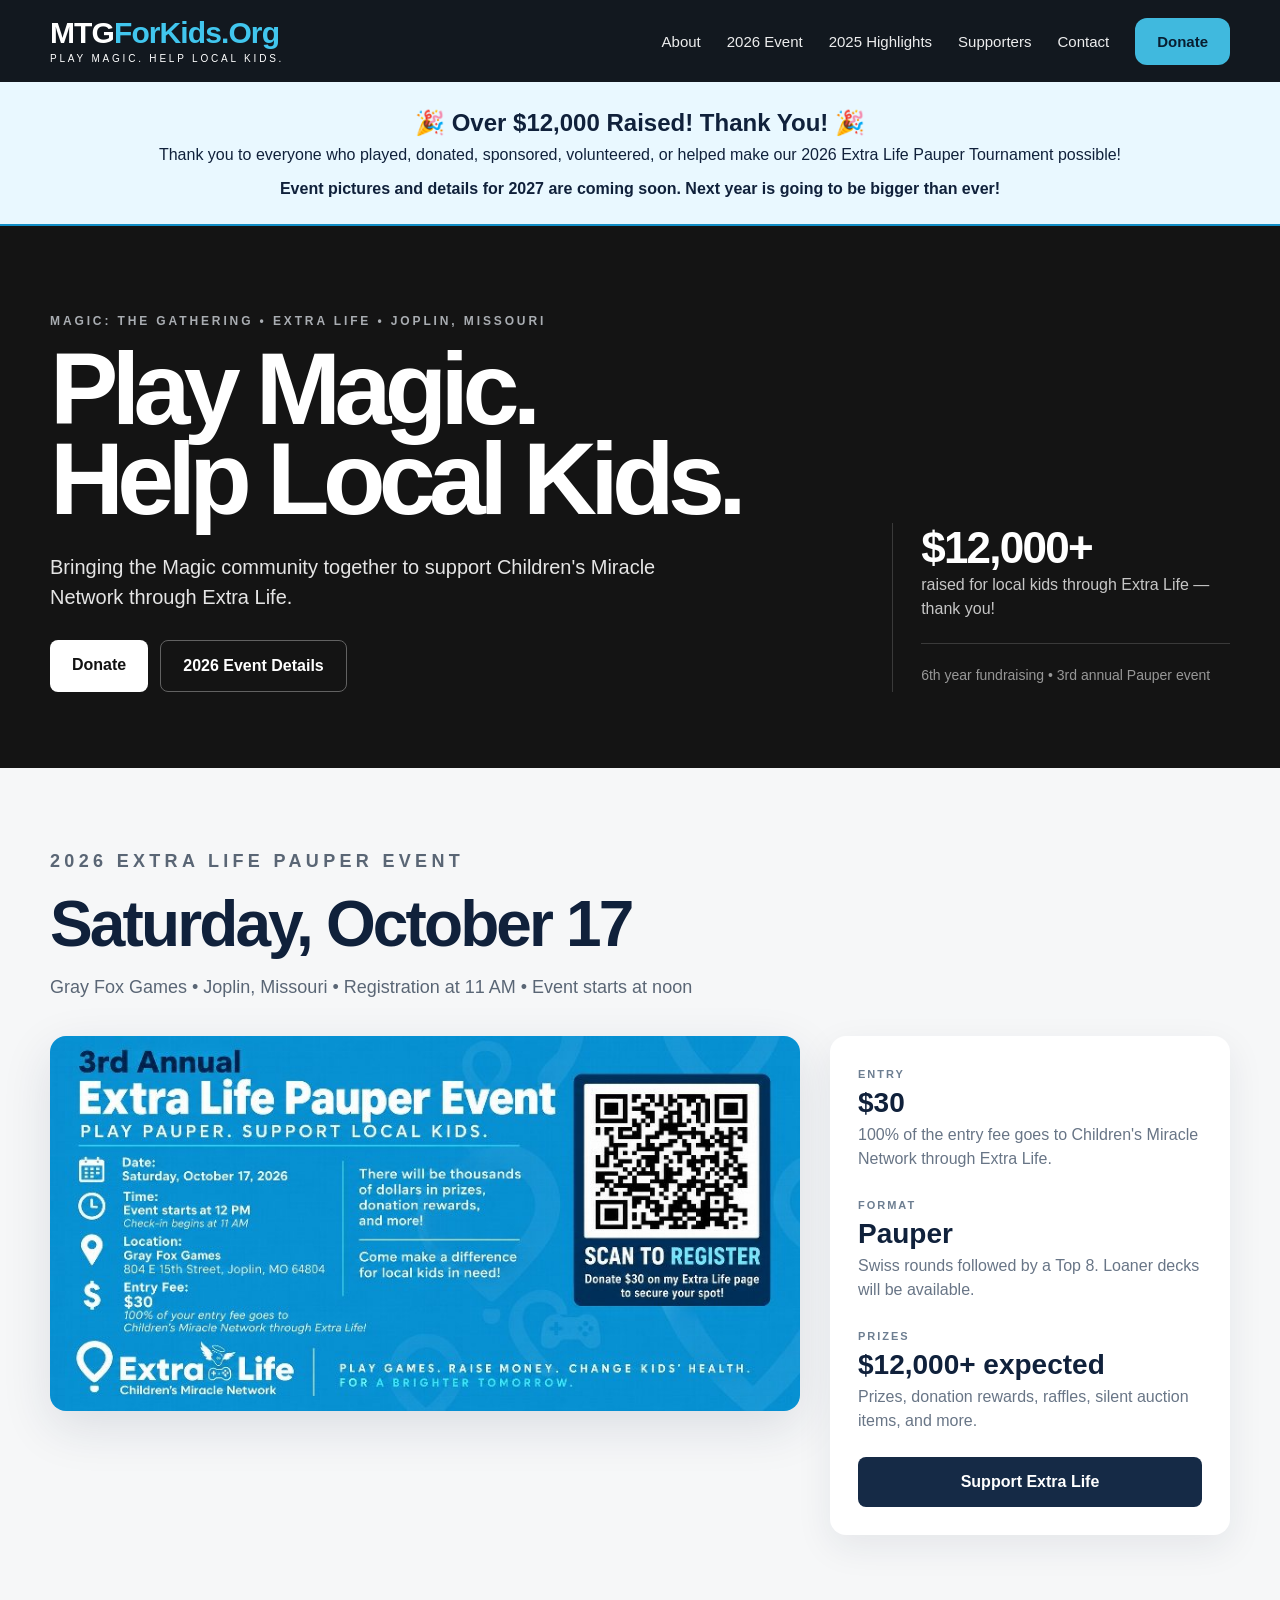
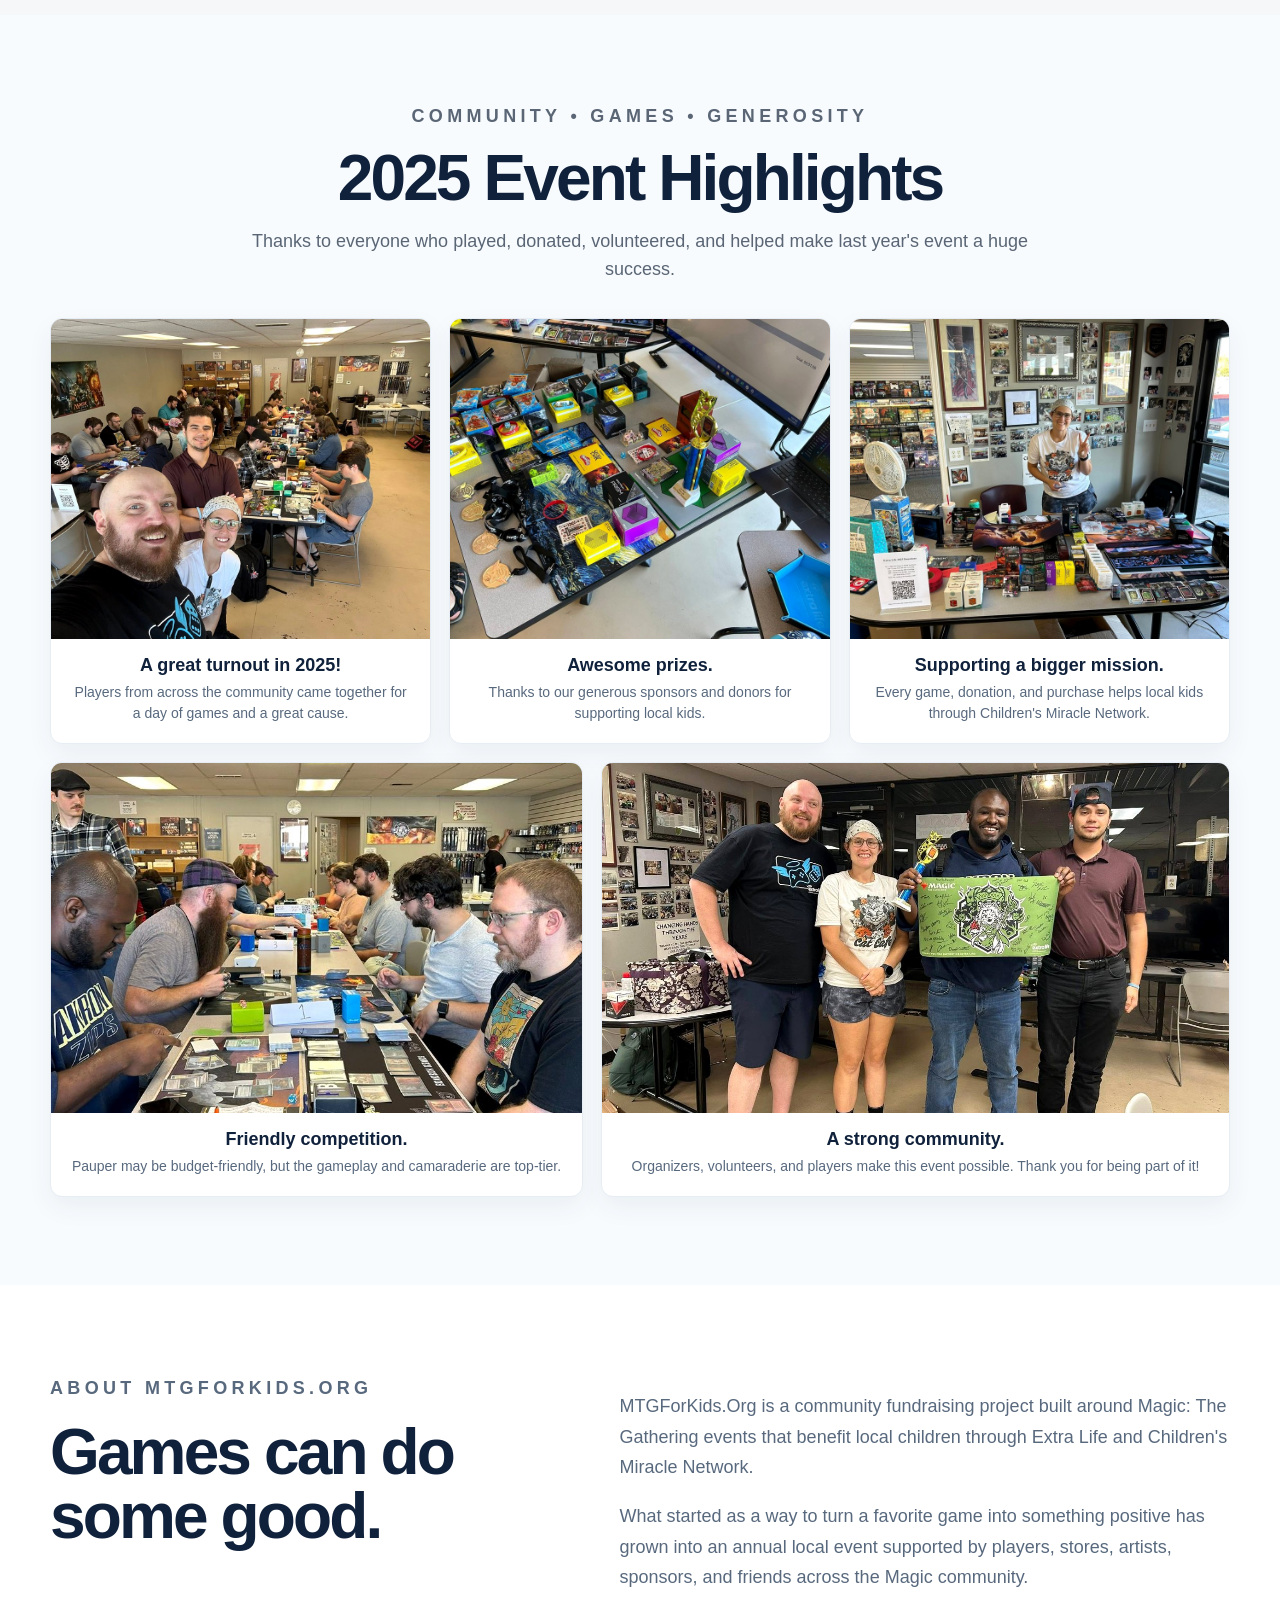
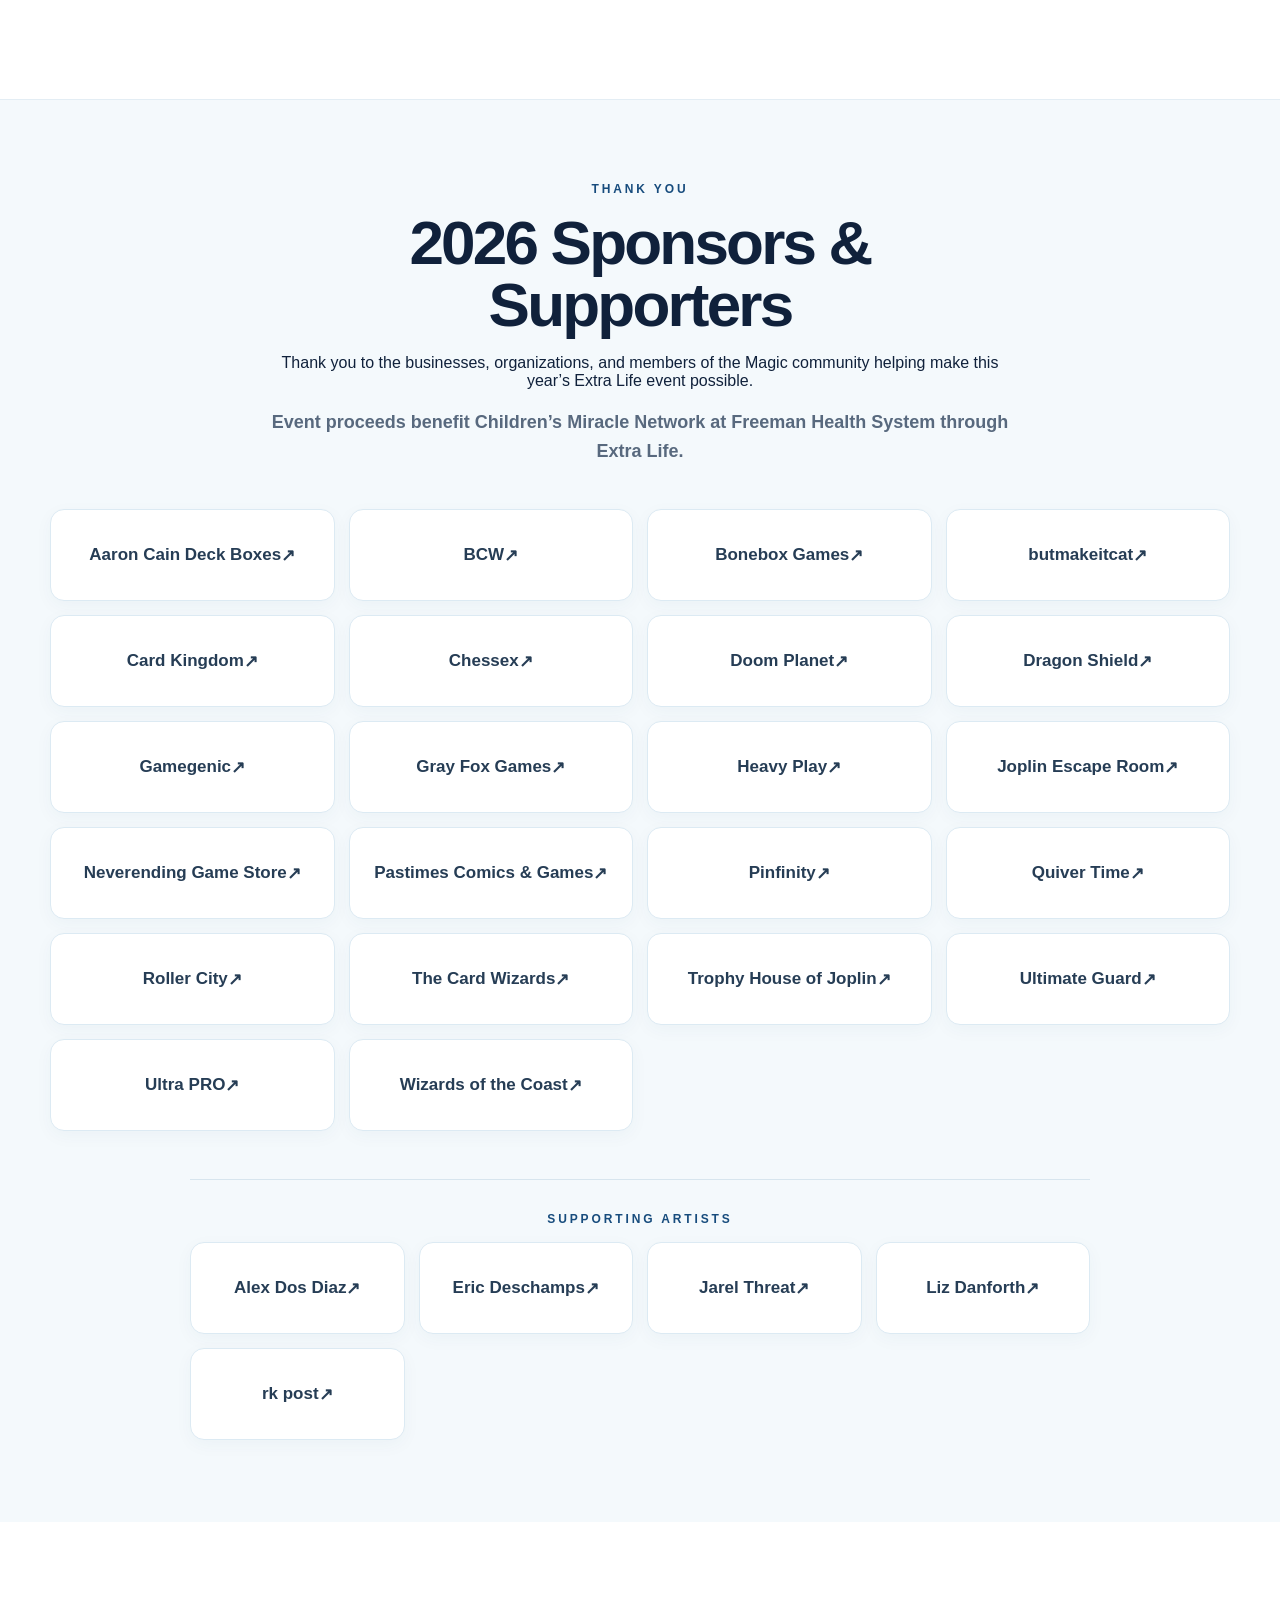
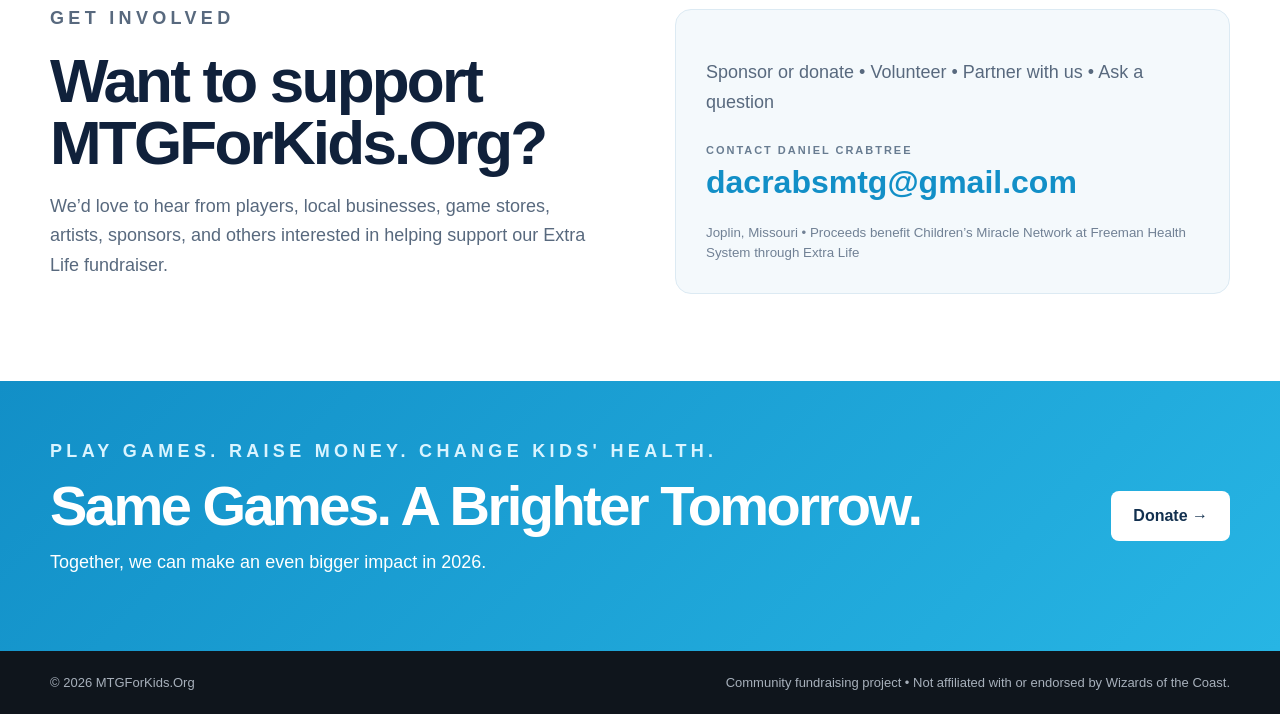
==== commit 3be19d06: "Replace sold-out banner with $12,000 fundraising thank-you and 2027 teaser" ====
--- a/index.html
+++ b/index.html
@@ -24,7 +24,7 @@
   </header>
 
   <main id="top">
-    <section class="registration-alert" aria-label="Tournament registration update" style="background:#e9f8ff;border-bottom:2px solid #128fc7;padding:18px 0;color:#10213b"><div class="shell" style="text-align:center;line-height:1.6"><strong style="font-size:20px">REGISTRATION FULL — All 64 spots filled!</strong><div>Our 2026 Extra Life Pauper event has reached its 64-player cap. To request a place on the waitlist, email <a href="mailto:DaCrabsMTG@gmail.com?subject=Extra%20Life%20Pauper%20Waitlist" style="color:#086c9d;font-weight:800;text-decoration:underline">DaCrabsMTG@gmail.com</a>. Waitlist placement does not guarantee entry. Please contact us before making an event-registration donation.</div><a href="mailto:DaCrabsMTG@gmail.com?subject=Extra%20Life%20Pauper%20Waitlist" style="display:inline-block;margin-top:10px;padding:10px 20px;background:#12304f;color:white;border-radius:8px;font-weight:800">Request Waitlist Spot</a></div></section>
+    <section class="registration-alert" aria-label="2026 Extra Life fundraising celebration" style="background:#e9f8ff;border-bottom:2px solid #128fc7;padding:22px 0;color:#10213b"><div class="shell" style="text-align:center;line-height:1.6"><strong style="font-size:24px">🎉 Over $12,000 Raised! Thank You! 🎉</strong><div>Thank you to everyone who played, donated, sponsored, volunteered, or helped make our 2026 Extra Life Pauper Tournament possible!</div><div style="font-weight:700;margin-top:8px">Event pictures and details for 2027 are coming soon. Next year is going to be bigger than ever!</div></div></section>
     <section class="hero">
       <div class="shell hero-grid">
         <div>
@@ -38,7 +38,7 @@
         </div>
         <div class="hero-stat-card">
           <span class="stat">$12,000+</span>
-          <span class="stat-label">raised for local kids through Extra Life</span>
+          <span class="stat-label">raised for local kids through Extra Life — thank you!</span>
           <div class="mini-rule"></div>
           <span class="mini">6th year fundraising • 3rd annual Pauper event</span>
         </div>
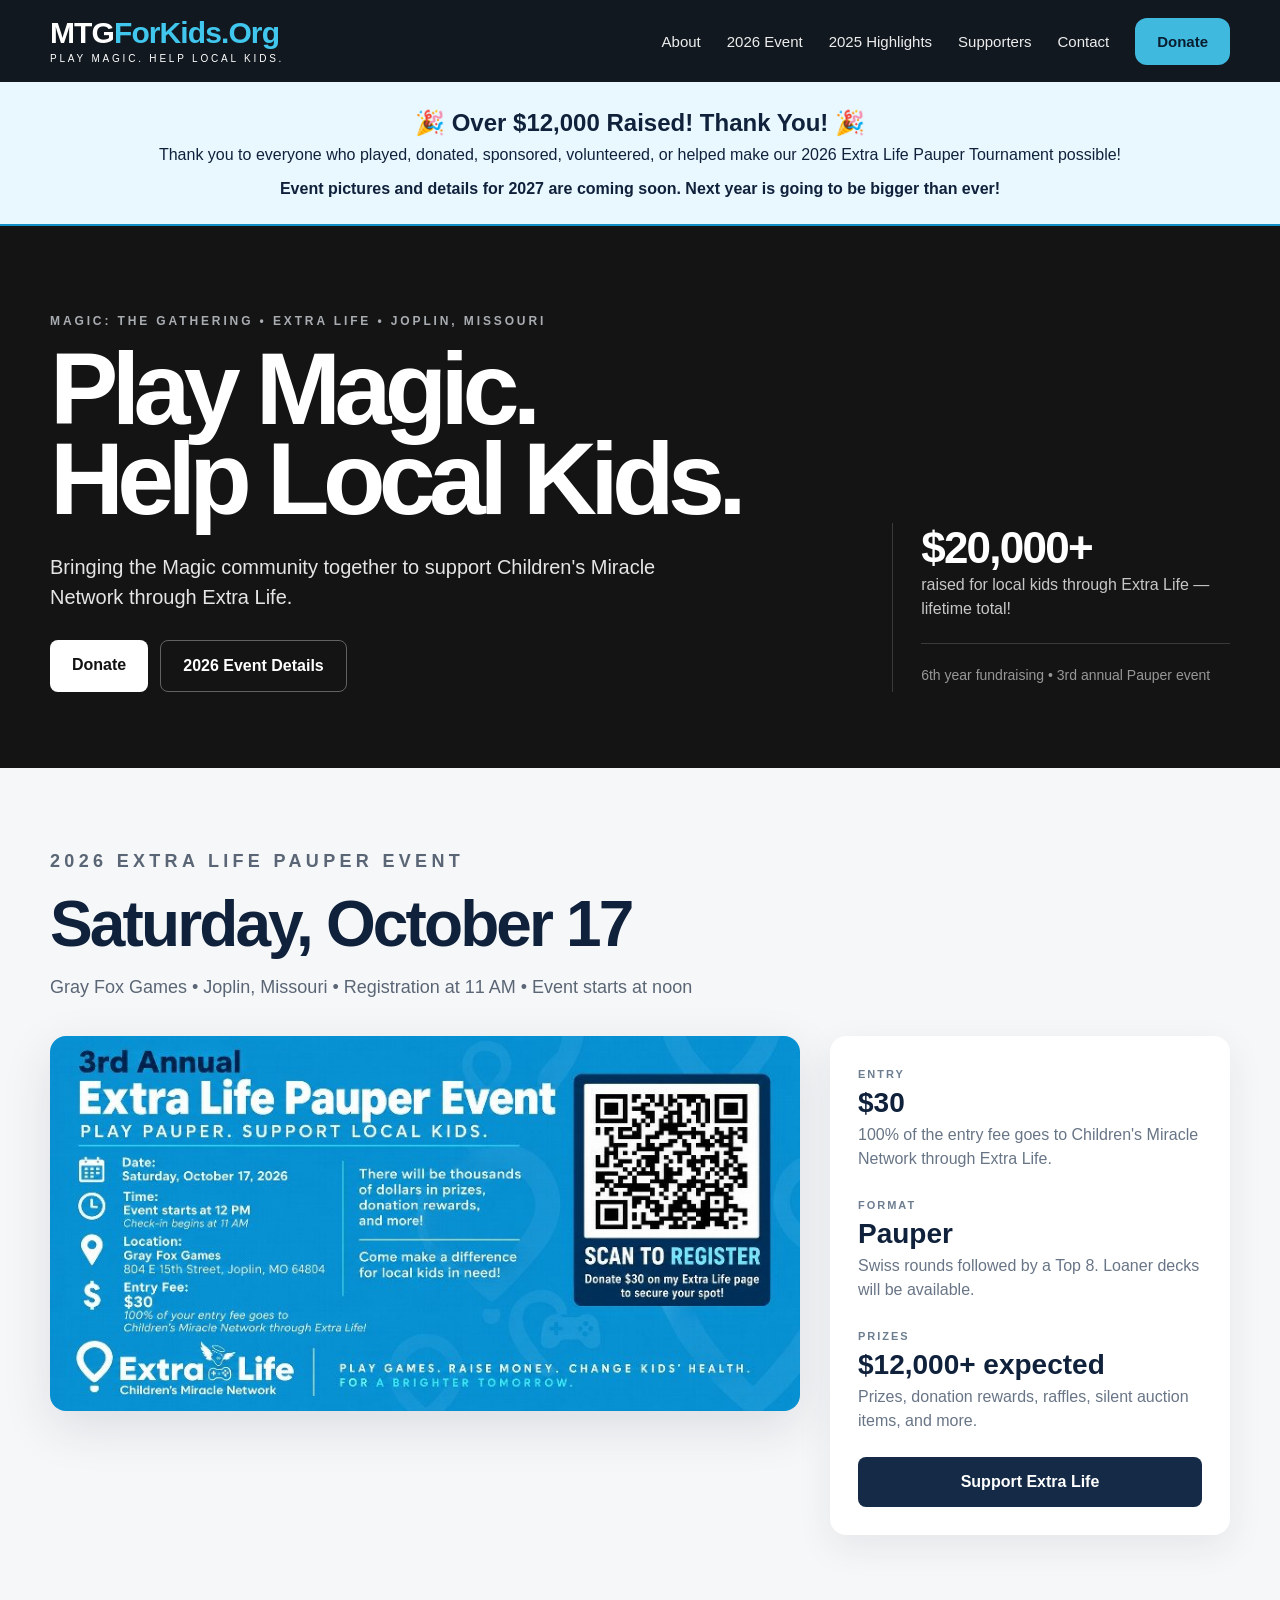
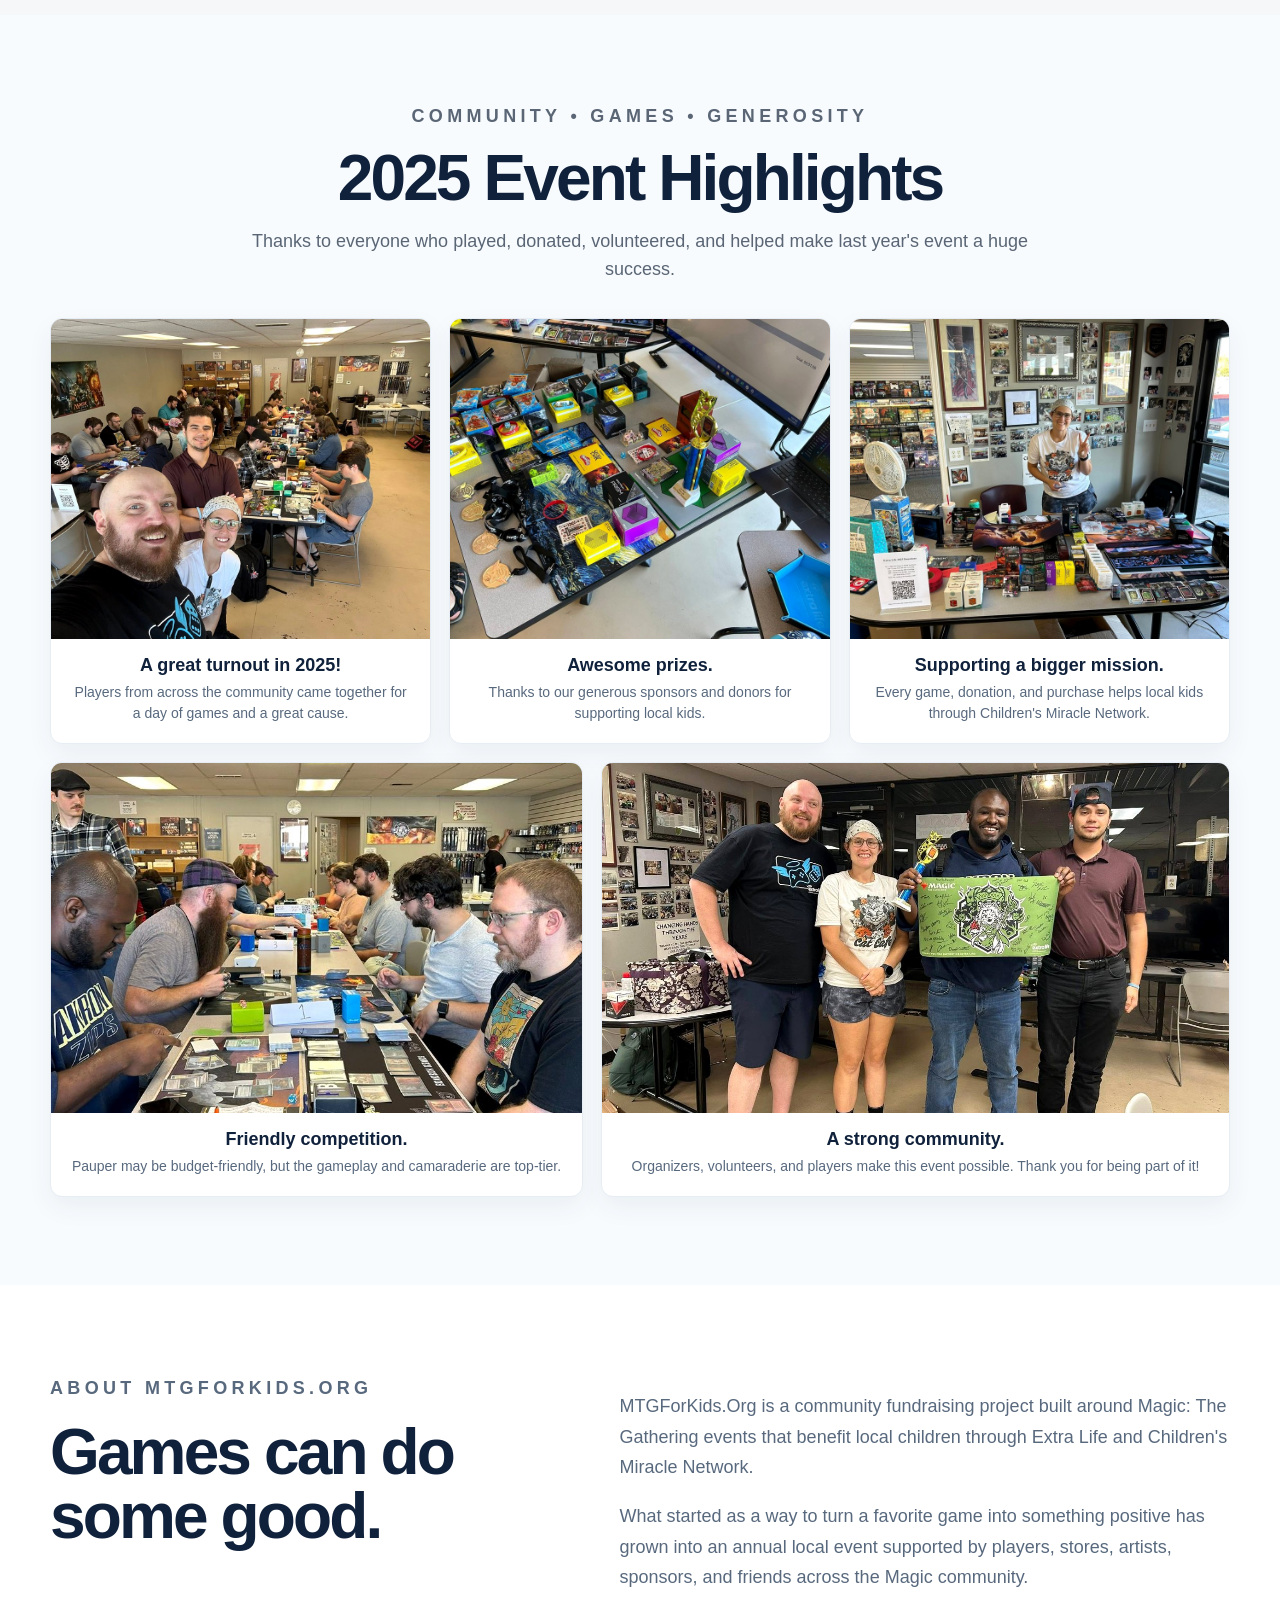
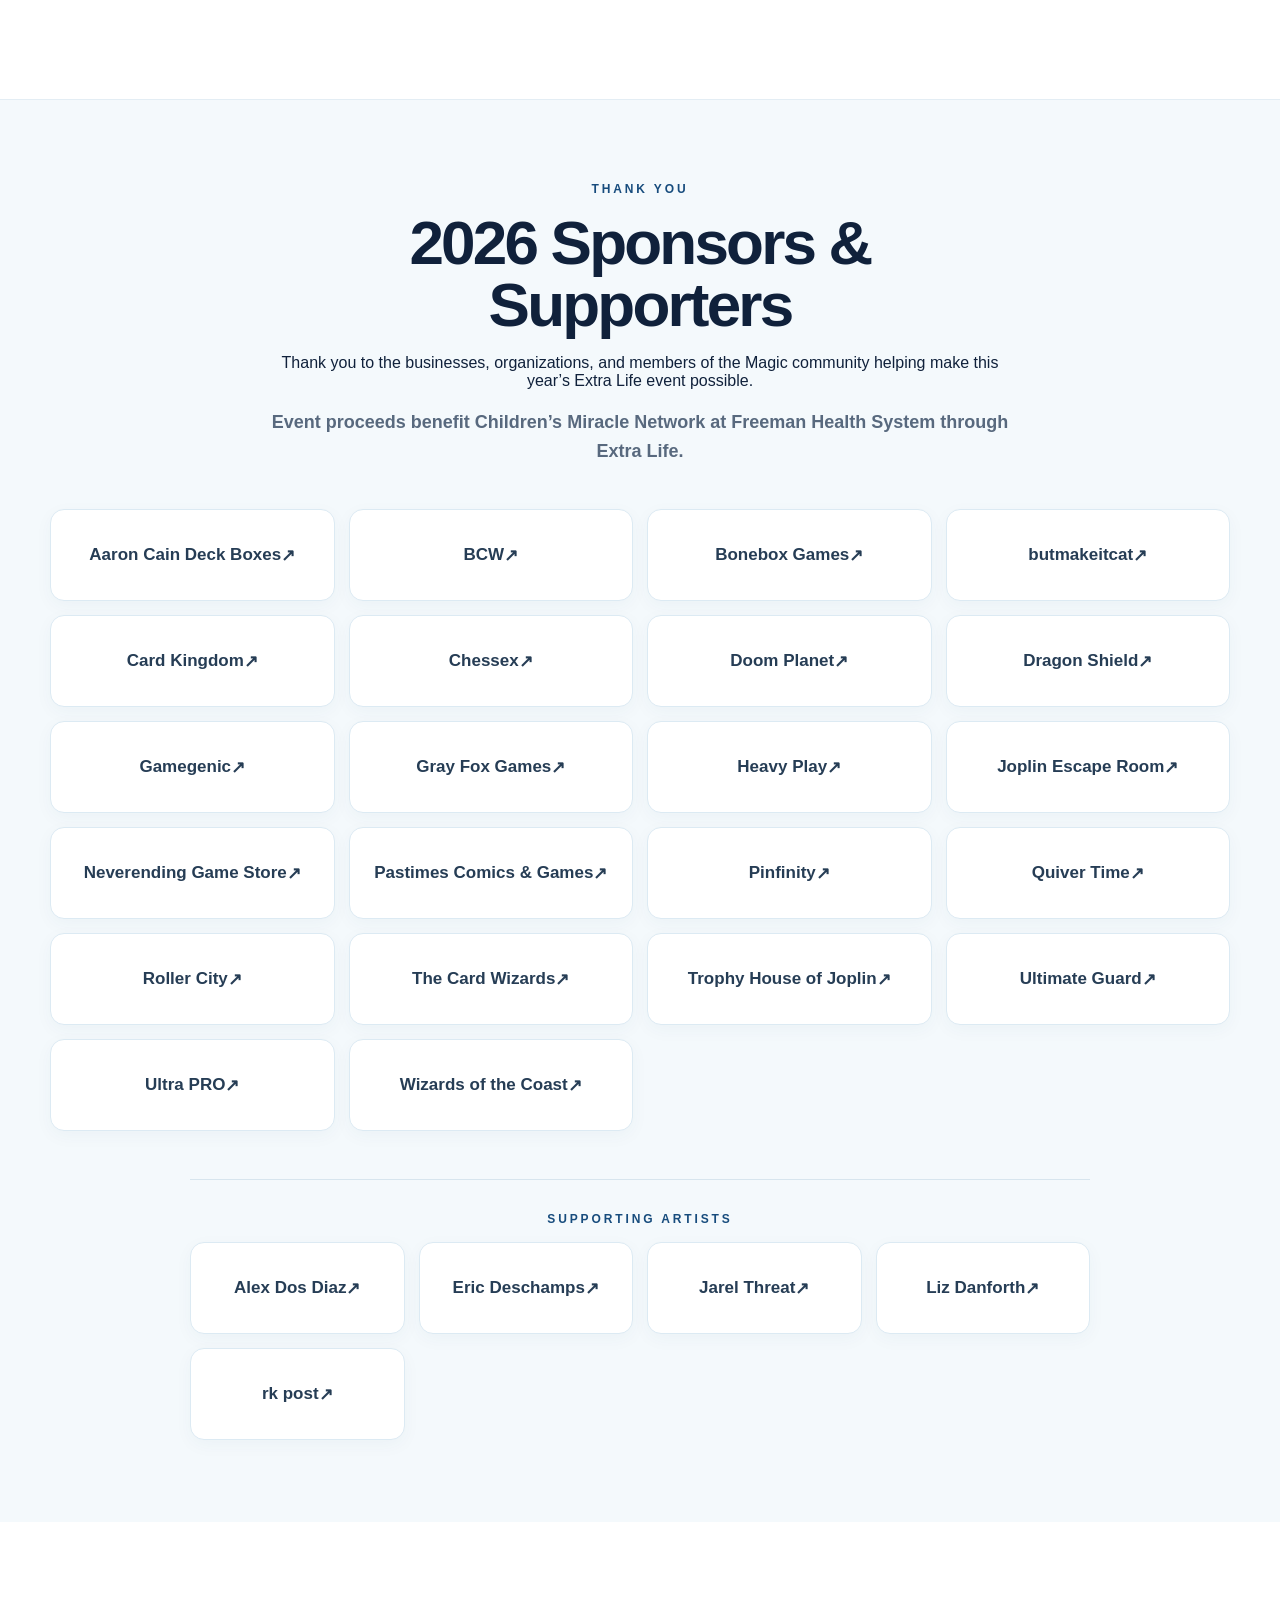
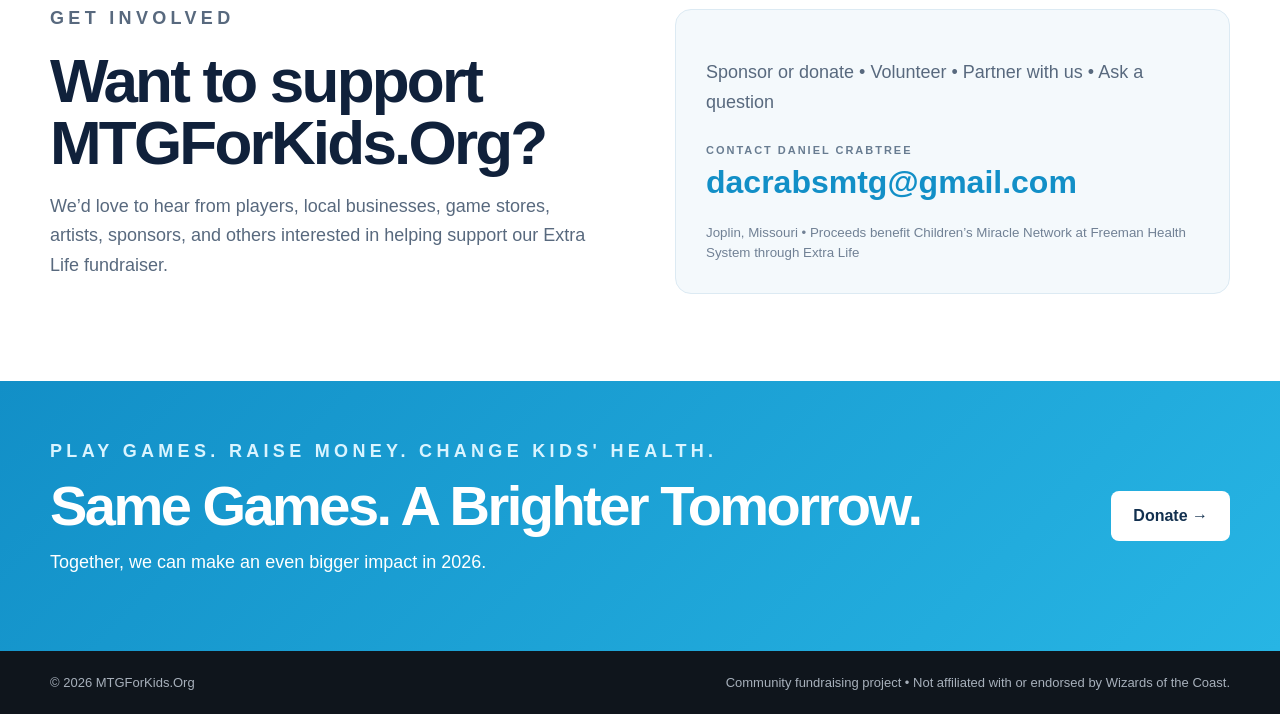
==== commit 97049850: "Update lifetime Extra Life fundraising total to $20,000+" ====
--- a/index.html
+++ b/index.html
@@ -37,8 +37,8 @@
           </div>
         </div>
         <div class="hero-stat-card">
-          <span class="stat">$12,000+</span>
-          <span class="stat-label">raised for local kids through Extra Life — thank you!</span>
+          <span class="stat">$20,000+</span>
+          <span class="stat-label">raised for local kids through Extra Life — lifetime total!</span>
           <div class="mini-rule"></div>
           <span class="mini">6th year fundraising • 3rd annual Pauper event</span>
         </div>
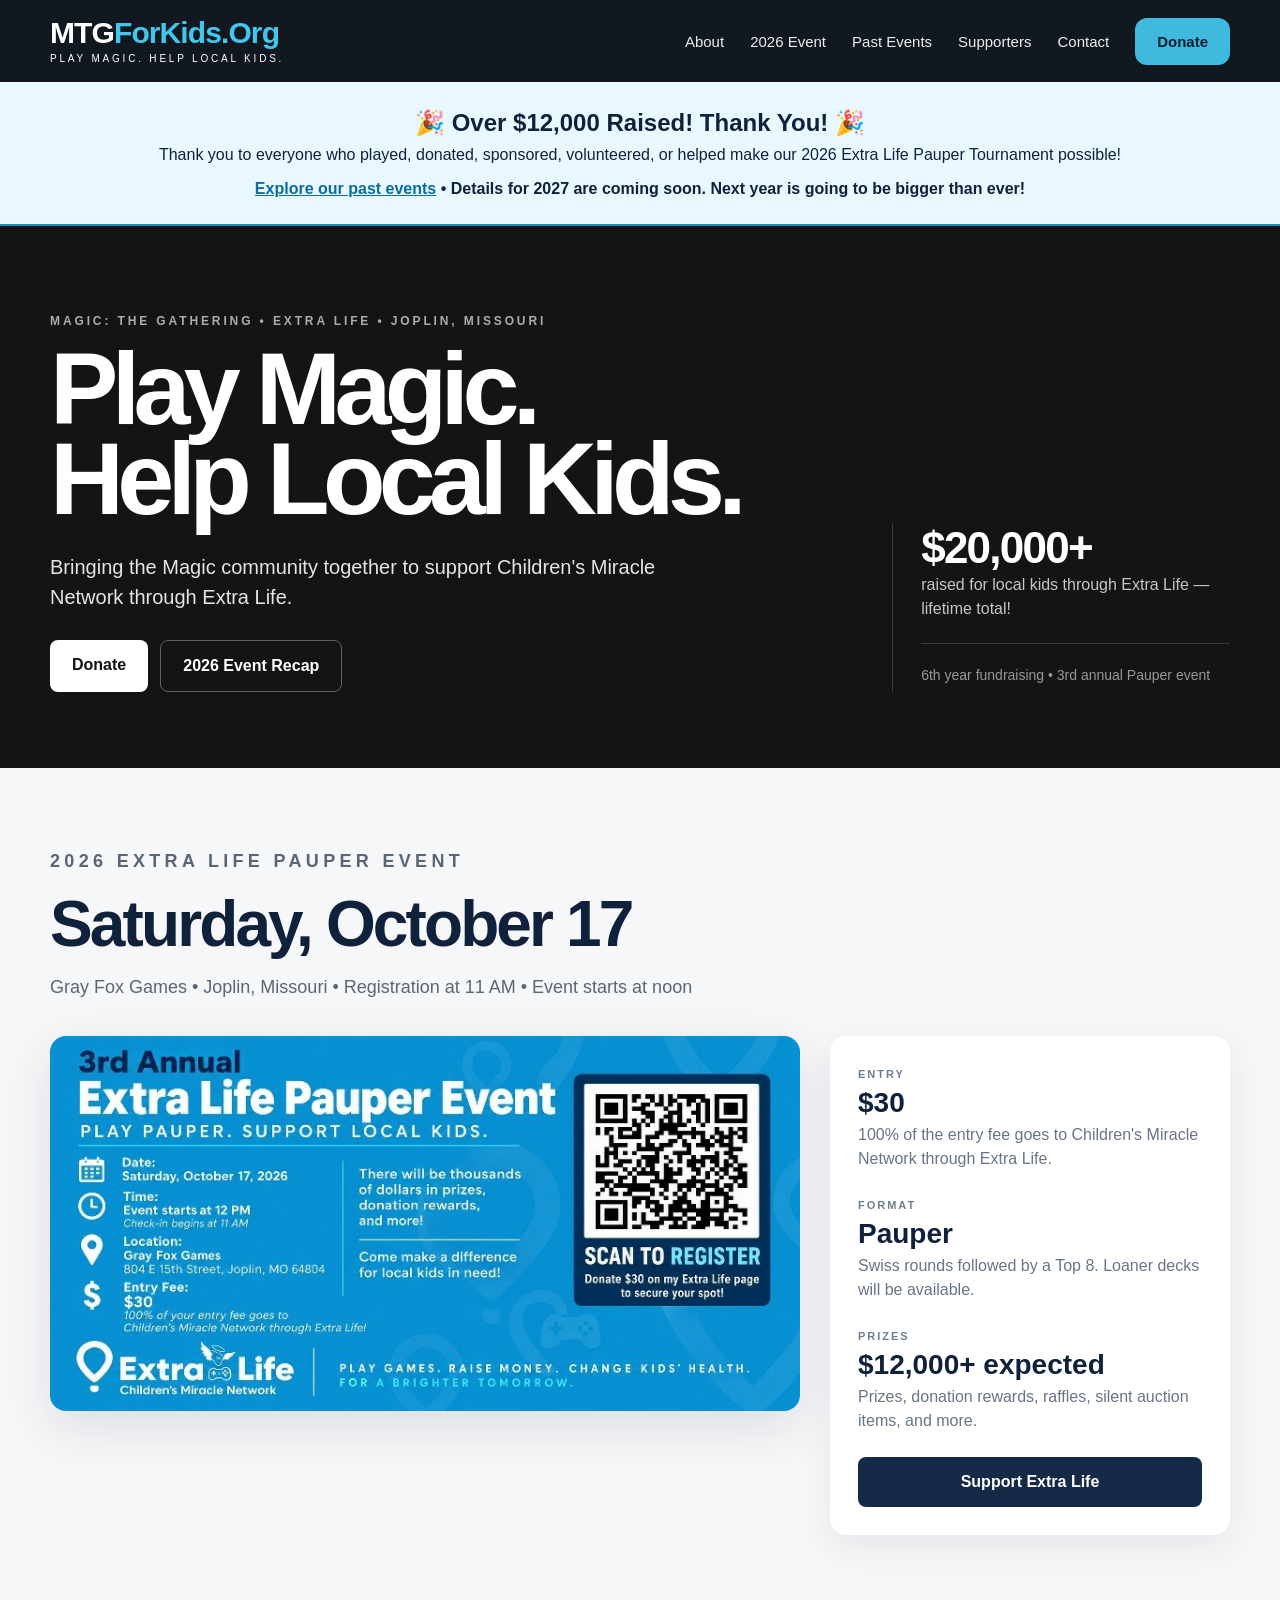
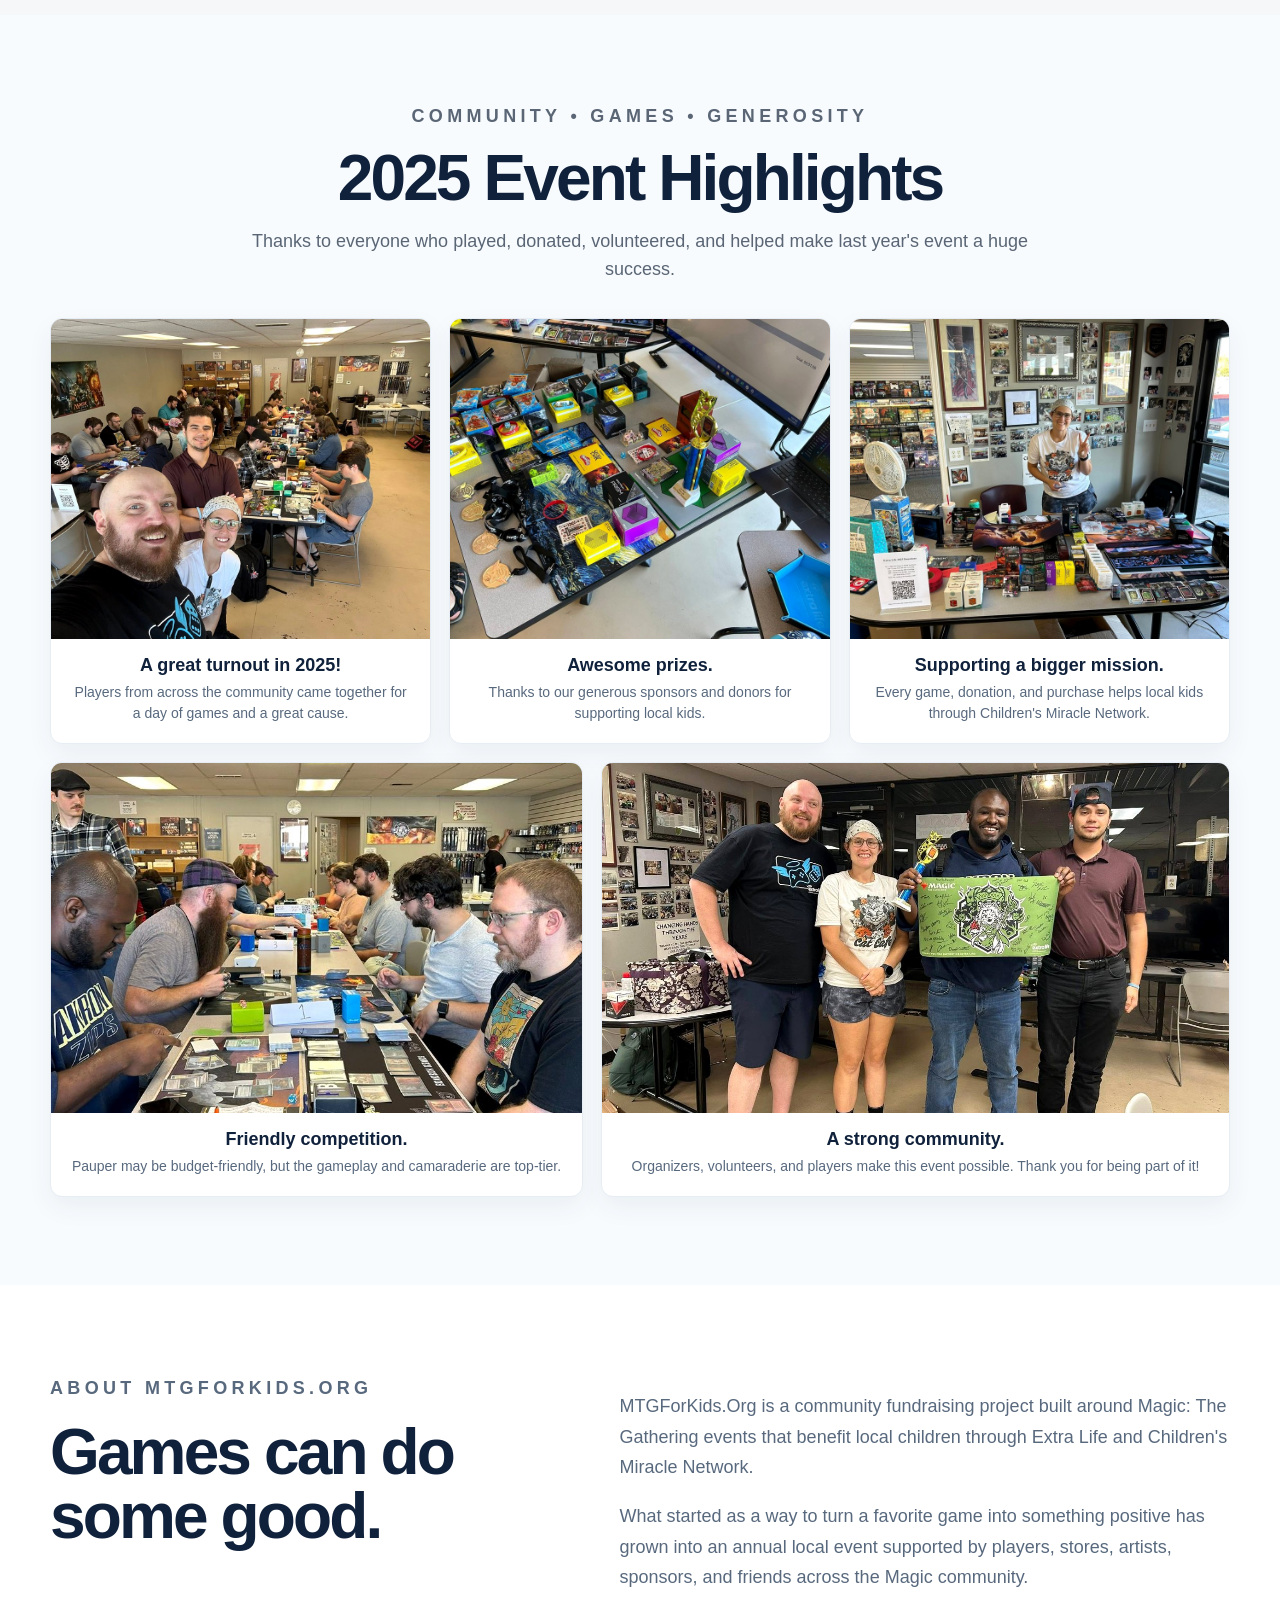
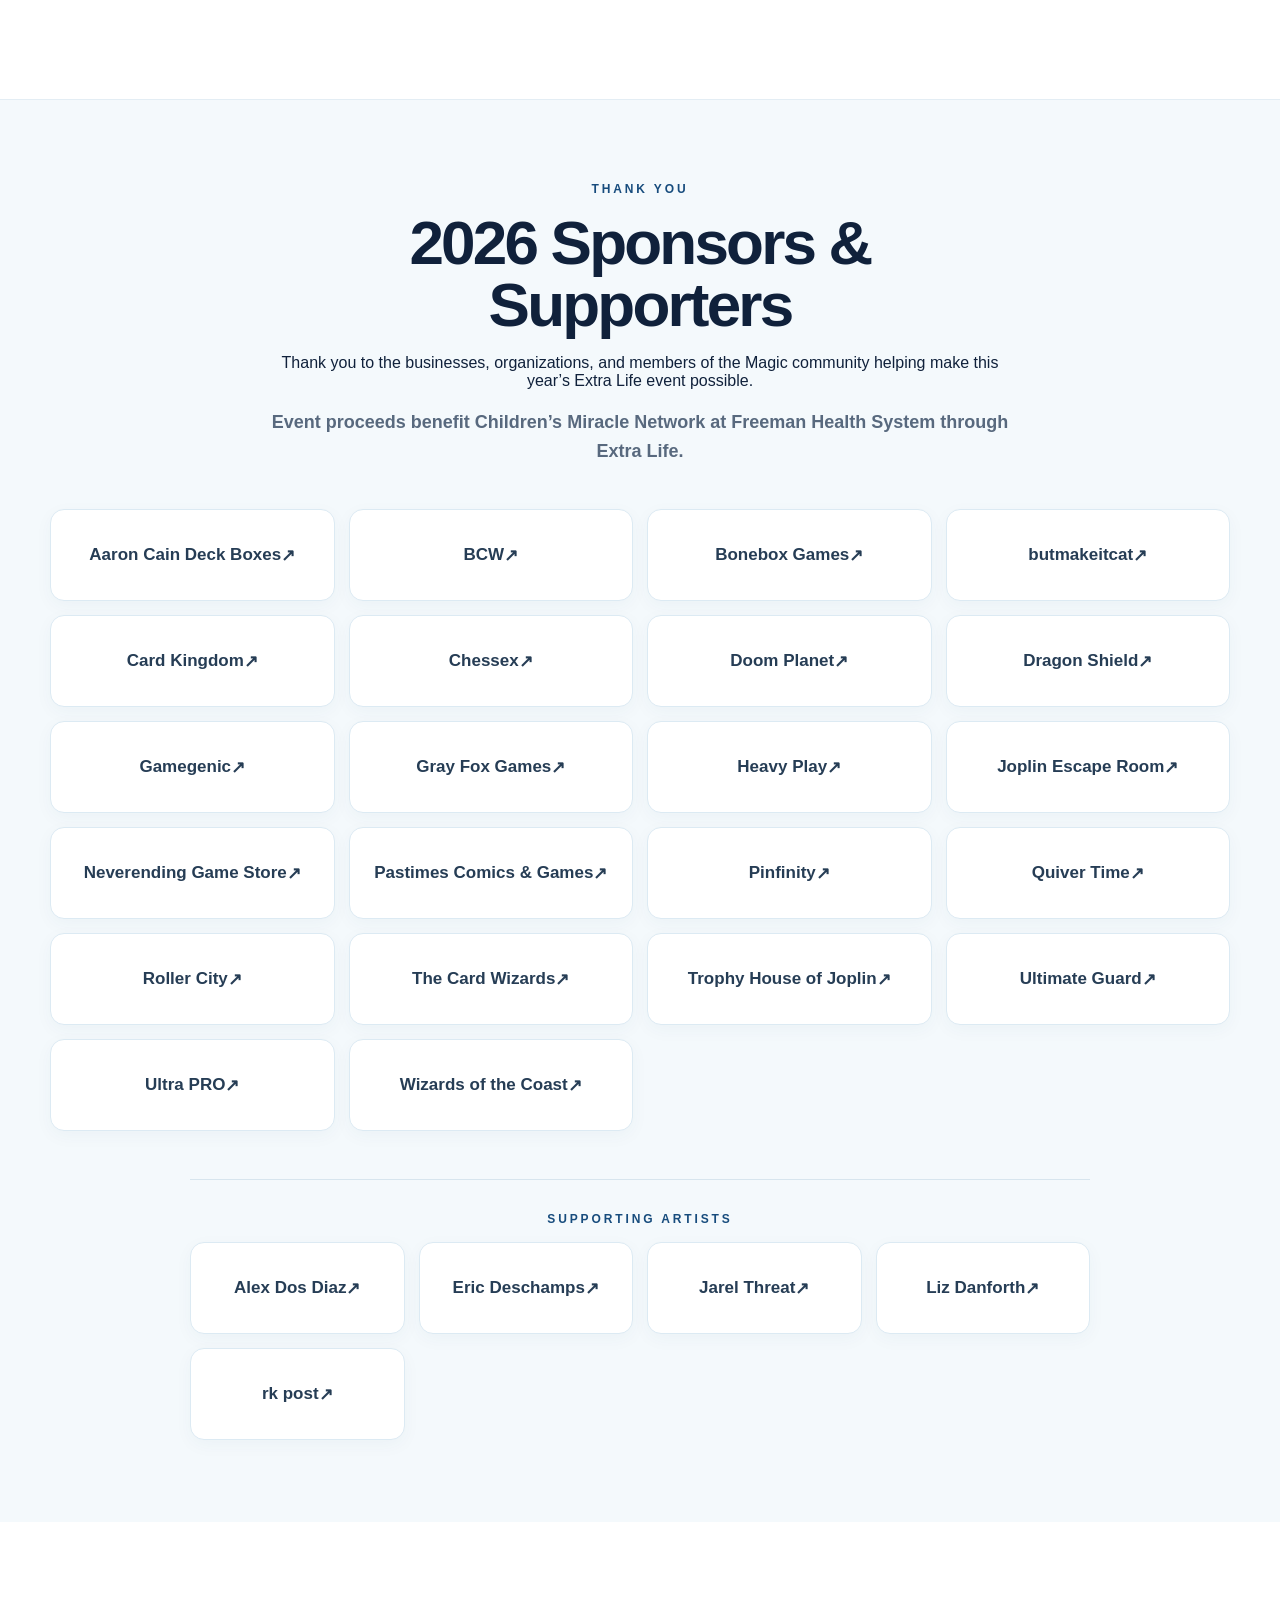
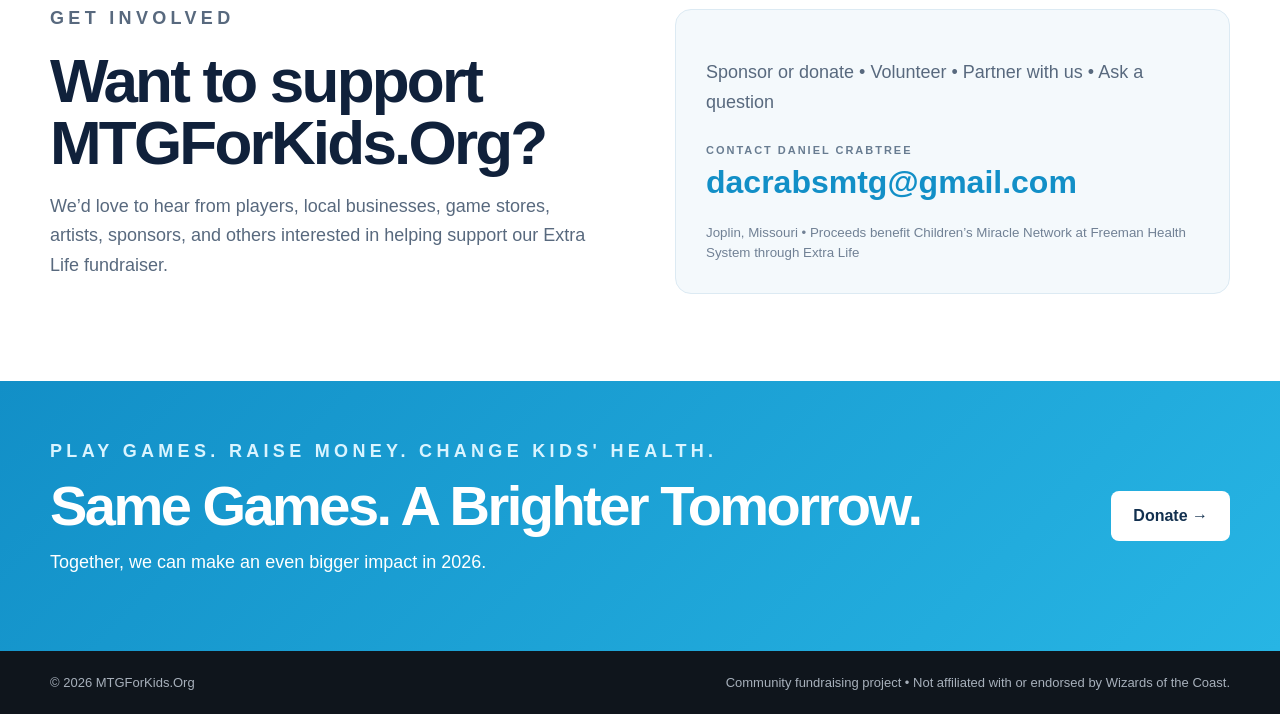
==== commit d8d7d3ad: "Link homepage to past events archive and 2026 recap" ====
--- a/index.html
+++ b/index.html
@@ -17,14 +17,14 @@
       <nav class="links" aria-label="Primary navigation">
         <a href="#about">About</a>
         <a href="#event">2026 Event</a>
-        <a href="#highlights">2025 Highlights</a><a href="#supporters">Supporters</a><a href="#contact">Contact</a>
+        <a href="past-events.html">Past Events</a><a href="#supporters">Supporters</a><a href="#contact">Contact</a>
         <a class="nav-cta" href="https://dd.extra-life.org/participant/dacrabsmtg">Donate</a>
       </nav>
     </div>
   </header>
 
   <main id="top">
-    <section class="registration-alert" aria-label="2026 Extra Life fundraising celebration" style="background:#e9f8ff;border-bottom:2px solid #128fc7;padding:22px 0;color:#10213b"><div class="shell" style="text-align:center;line-height:1.6"><strong style="font-size:24px">🎉 Over $12,000 Raised! Thank You! 🎉</strong><div>Thank you to everyone who played, donated, sponsored, volunteered, or helped make our 2026 Extra Life Pauper Tournament possible!</div><div style="font-weight:700;margin-top:8px">Event pictures and details for 2027 are coming soon. Next year is going to be bigger than ever!</div></div></section>
+    <section class="registration-alert" aria-label="2026 Extra Life fundraising celebration" style="background:#e9f8ff;border-bottom:2px solid #128fc7;padding:22px 0;color:#10213b"><div class="shell" style="text-align:center;line-height:1.6"><strong style="font-size:24px">🎉 Over $12,000 Raised! Thank You! 🎉</strong><div>Thank you to everyone who played, donated, sponsored, volunteered, or helped make our 2026 Extra Life Pauper Tournament possible!</div><div style="font-weight:700;margin-top:8px"><a href="past-events.html" style="color:#086c9d;text-decoration:underline">Explore our past events</a> • Details for 2027 are coming soon. Next year is going to be bigger than ever!</div></div></section>
     <section class="hero">
       <div class="shell hero-grid">
         <div>
@@ -33,7 +33,7 @@
           <p class="hero-copy">Bringing the Magic community together to support Children's Miracle Network through Extra Life.</p>
           <div class="actions">
             <a class="button primary" href="https://dd.extra-life.org/participant/dacrabsmtg">Donate</a>
-            <a class="button secondary" href="#event">2026 Event Details</a>
+            <a class="button secondary" href="2026.html">2026 Event Recap</a>
           </div>
         </div>
         <div class="hero-stat-card">
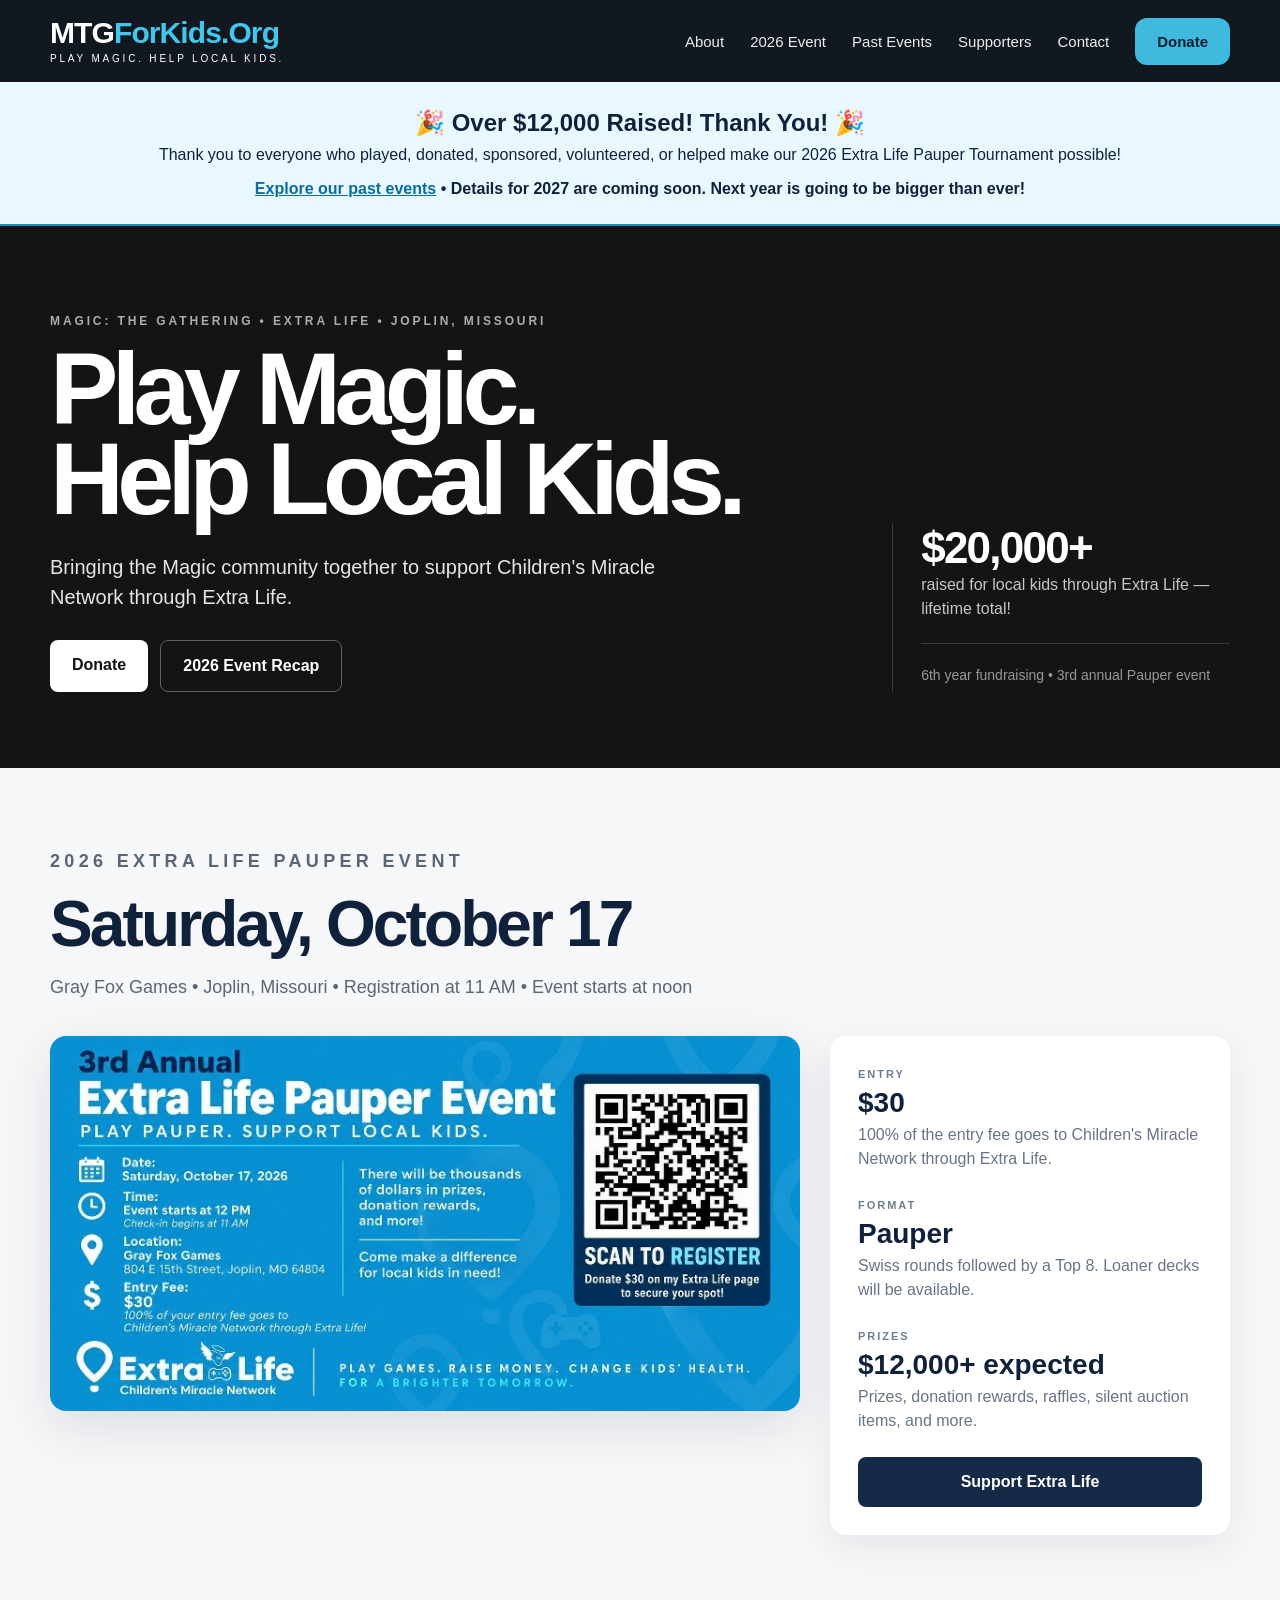
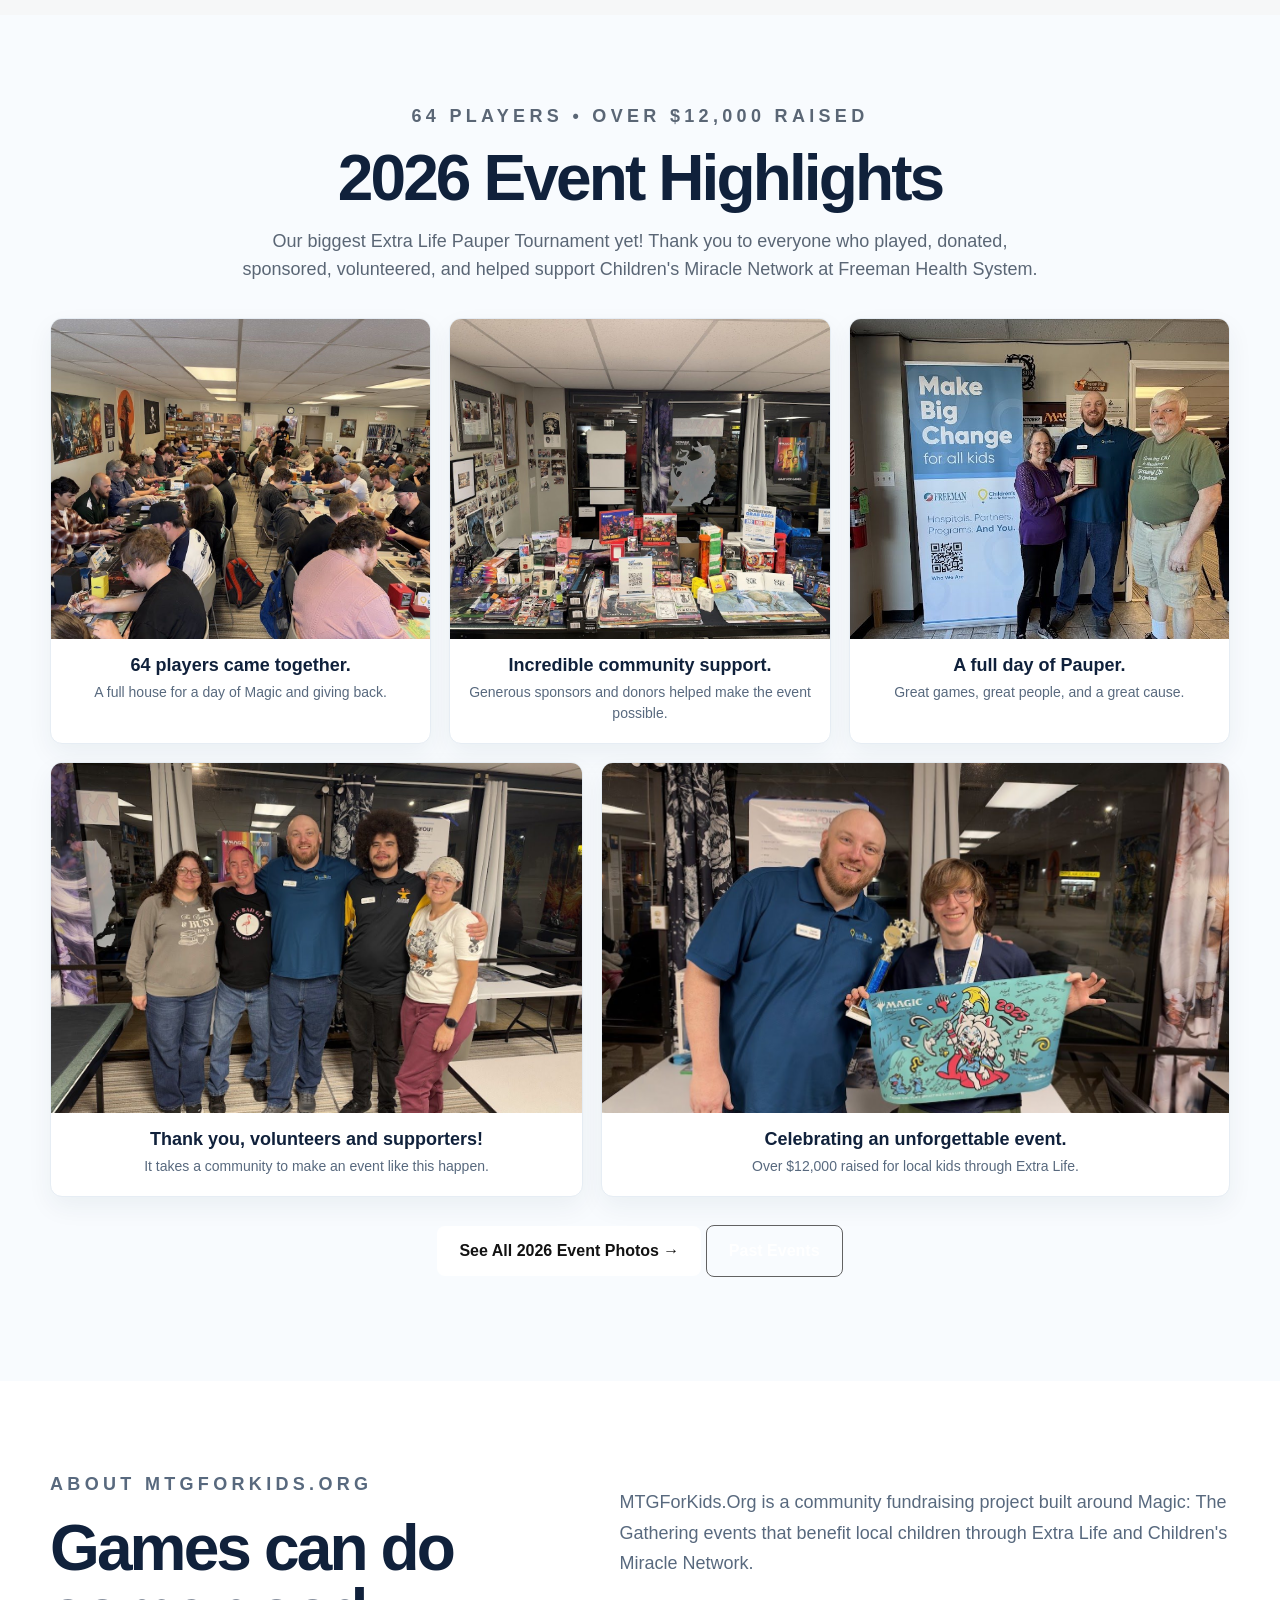
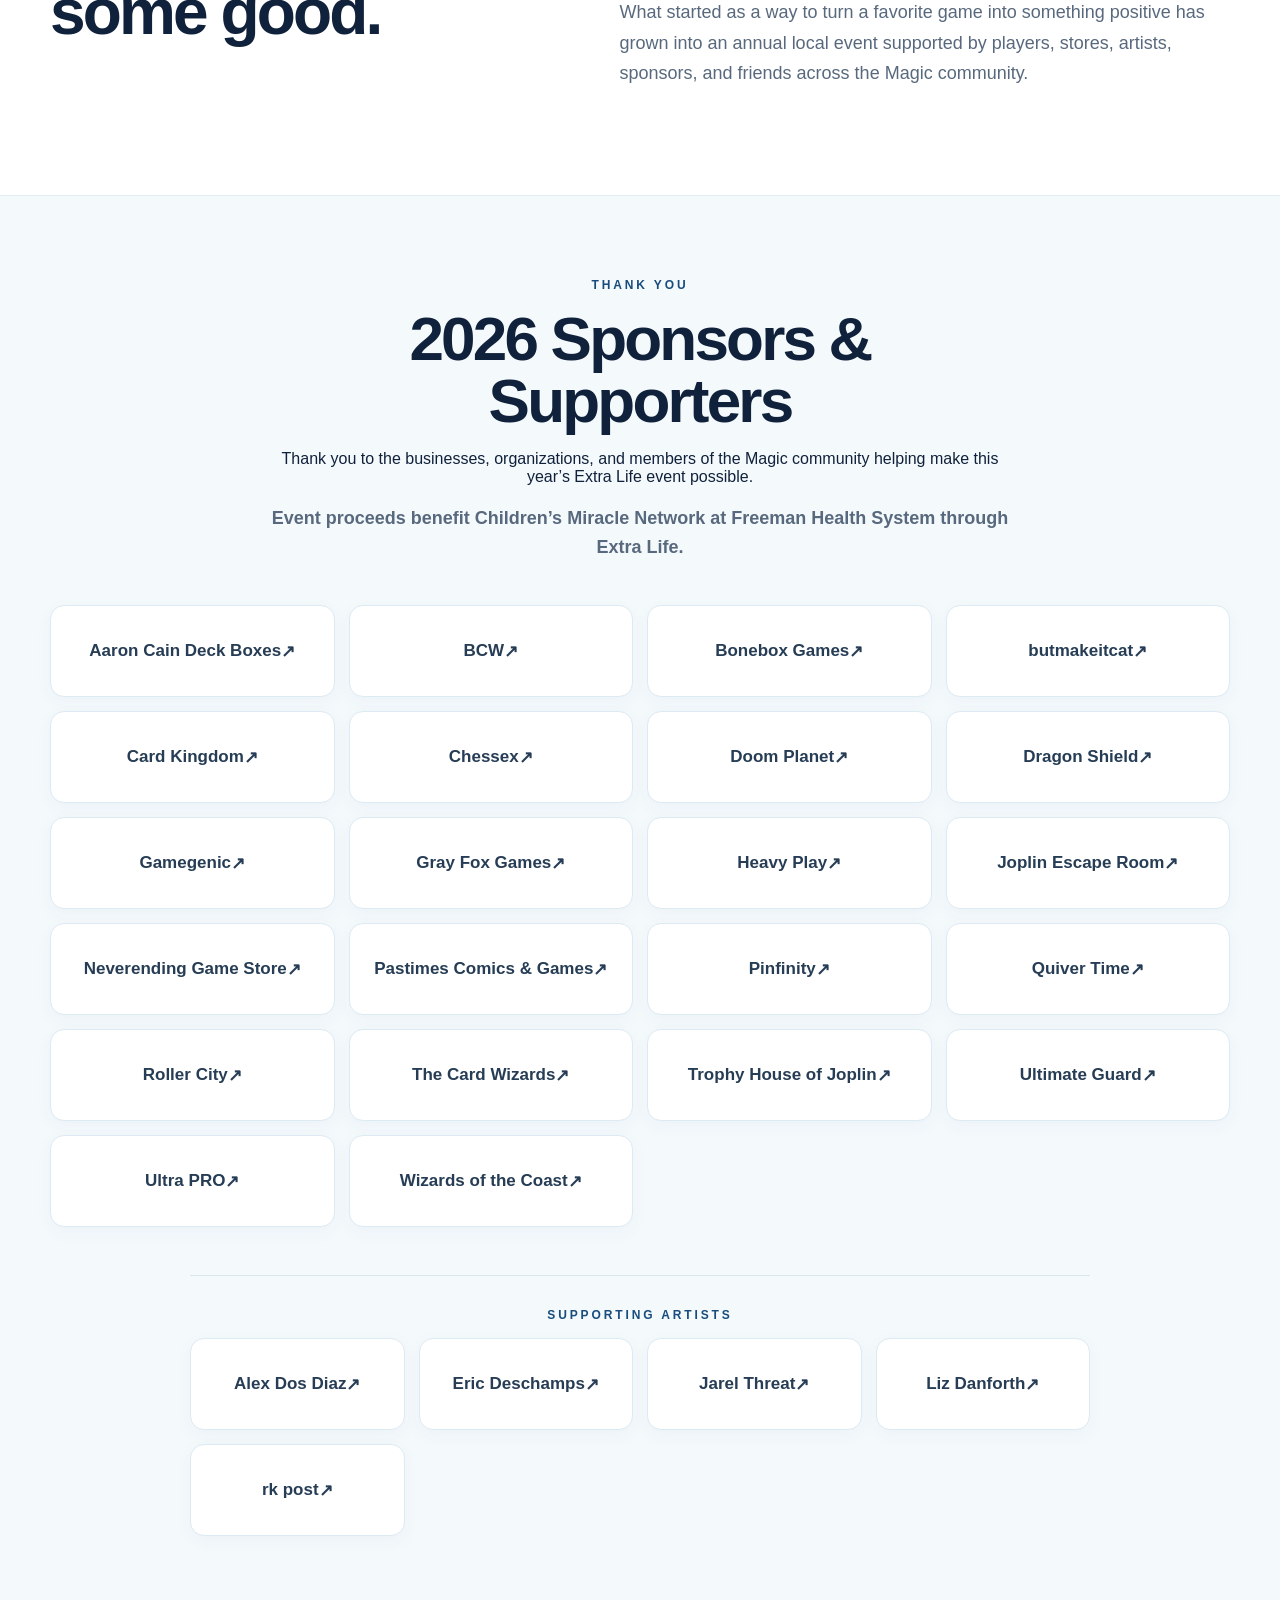
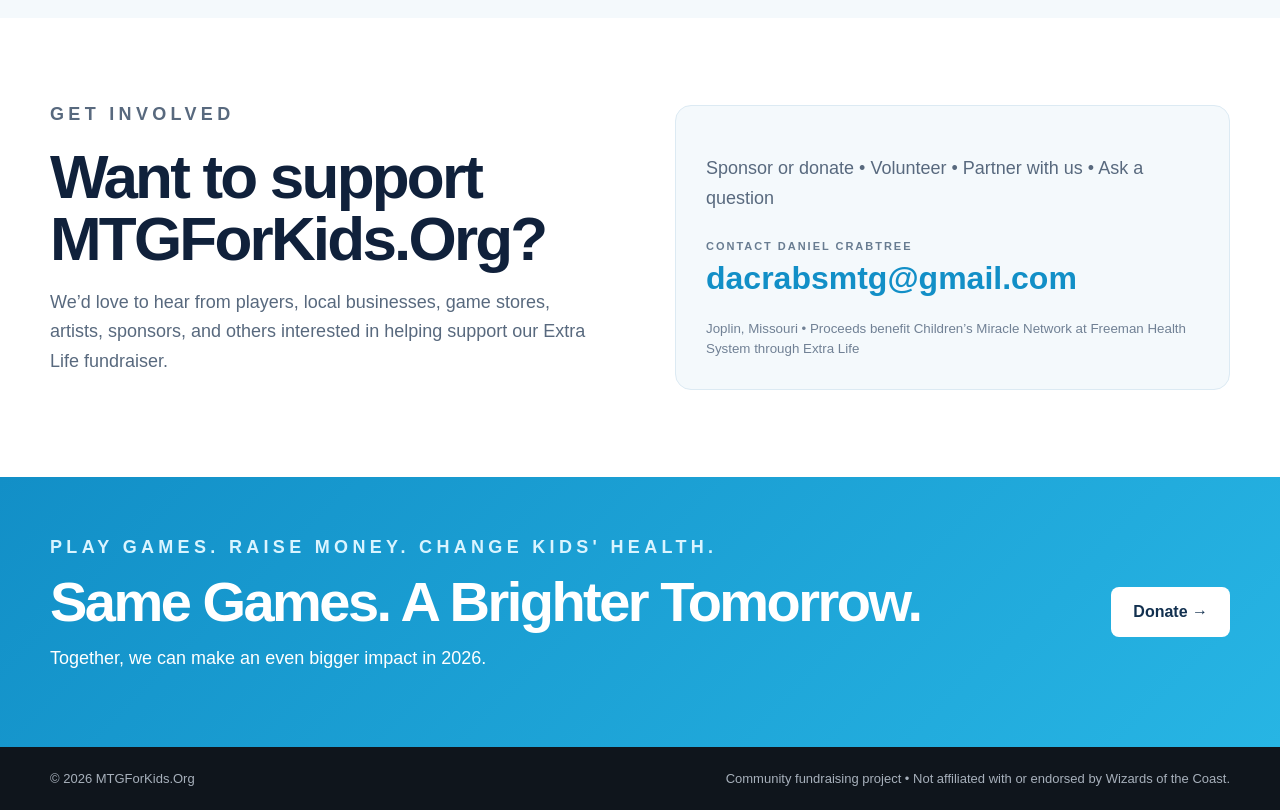
==== commit 6438b3bd: "Feature 2026 event photos and fundraising results on homepage" ====
--- a/index.html
+++ b/index.html
@@ -81,51 +81,35 @@
     <section id="highlights" class="highlights">
       <div class="shell">
         <div class="section-head centered">
-          <p class="kicker">COMMUNITY • GAMES • GENEROSITY</p>
-          <h2>2025 Event Highlights</h2>
-          <p>Thanks to everyone who played, donated, volunteered, and helped make last year's event a huge success.</p>
-        </div>
-
+          <p class="kicker">64 PLAYERS • OVER $12,000 RAISED</p>
+          <h2>2026 Event Highlights</h2>
+          <p>Our biggest Extra Life Pauper Tournament yet! Thank you to everyone who played, donated, sponsored, volunteered, and helped support Children's Miracle Network at Freeman Health System.</p>
+        </div>
         <div class="gallery top-row">
           <figure class="photo-card">
-            <img src="2025-turnout.jpg" alt="A packed room of players at the 2025 Extra Life Pauper event">
-            <figcaption>
-              <strong>A great turnout in 2025!</strong>
-              <span>Players from across the community came together for a day of games and a great cause.</span>
-            </figcaption>
+            <img src="IMG_1568.jpg" alt="Packed tournament room at the 2026 Extra Life Pauper event" loading="lazy">
+            <figcaption><strong>64 players came together.</strong><span>A full house for a day of Magic and giving back.</span></figcaption>
           </figure>
           <figure class="photo-card">
-            <img src="2025-prizes.jpg" alt="Prize table from the 2025 Extra Life event">
-            <figcaption>
-              <strong>Awesome prizes.</strong>
-              <span>Thanks to our generous sponsors and donors for supporting local kids.</span>
-            </figcaption>
+            <img src="IMG_1547.jpg" alt="Prizes and donated items at the 2026 fundraiser" loading="lazy">
+            <figcaption><strong>Incredible community support.</strong><span>Generous sponsors and donors helped make the event possible.</span></figcaption>
           </figure>
           <figure class="photo-card">
-            <img src="2025-donations.jpg" alt="Donation and prize table at the 2025 Extra Life event">
-            <figcaption>
-              <strong>Supporting a bigger mission.</strong>
-              <span>Every game, donation, and purchase helps local kids through Children's Miracle Network.</span>
-            </figcaption>
-          </figure>
-        </div>
-
+            <img src="IMG_6990.jpg" alt="Pauper gameplay during the 2026 tournament" loading="lazy">
+            <figcaption><strong>A full day of Pauper.</strong><span>Great games, great people, and a great cause.</span></figcaption>
+          </figure>
+        </div>
         <div class="gallery bottom-row">
           <figure class="photo-card wide">
-            <img src="2025-gameplay.jpg" alt="Players competing during the 2025 Extra Life Pauper event">
-            <figcaption>
-              <strong>Friendly competition.</strong>
-              <span>Pauper may be budget-friendly, but the gameplay and camaraderie are top-tier.</span>
-            </figcaption>
+            <img src="IMG_1608.jpg" alt="Volunteers and supporters at the 2026 event" loading="lazy">
+            <figcaption><strong>Thank you, volunteers and supporters!</strong><span>It takes a community to make an event like this happen.</span></figcaption>
           </figure>
           <figure class="photo-card wide">
-            <img src="2025-community.jpg" alt="Organizers and participants celebrating at the 2025 Extra Life event">
-            <figcaption>
-              <strong>A strong community.</strong>
-              <span>Organizers, volunteers, and players make this event possible. Thank you for being part of it!</span>
-            </figcaption>
-          </figure>
-        </div>
+            <img src="IMG_1613.jpg" alt="Award presentation at the 2026 Extra Life Pauper event" loading="lazy">
+            <figcaption><strong>Celebrating an unforgettable event.</strong><span>Over $12,000 raised for local kids through Extra Life.</span></figcaption>
+          </figure>
+        </div>
+        <p style="text-align:center;margin-top:28px"><a class="button primary" href="2026.html">See All 2026 Event Photos →</a> <a class="button secondary" href="past-events.html">Past Events</a></p>
       </div>
     </section>
 
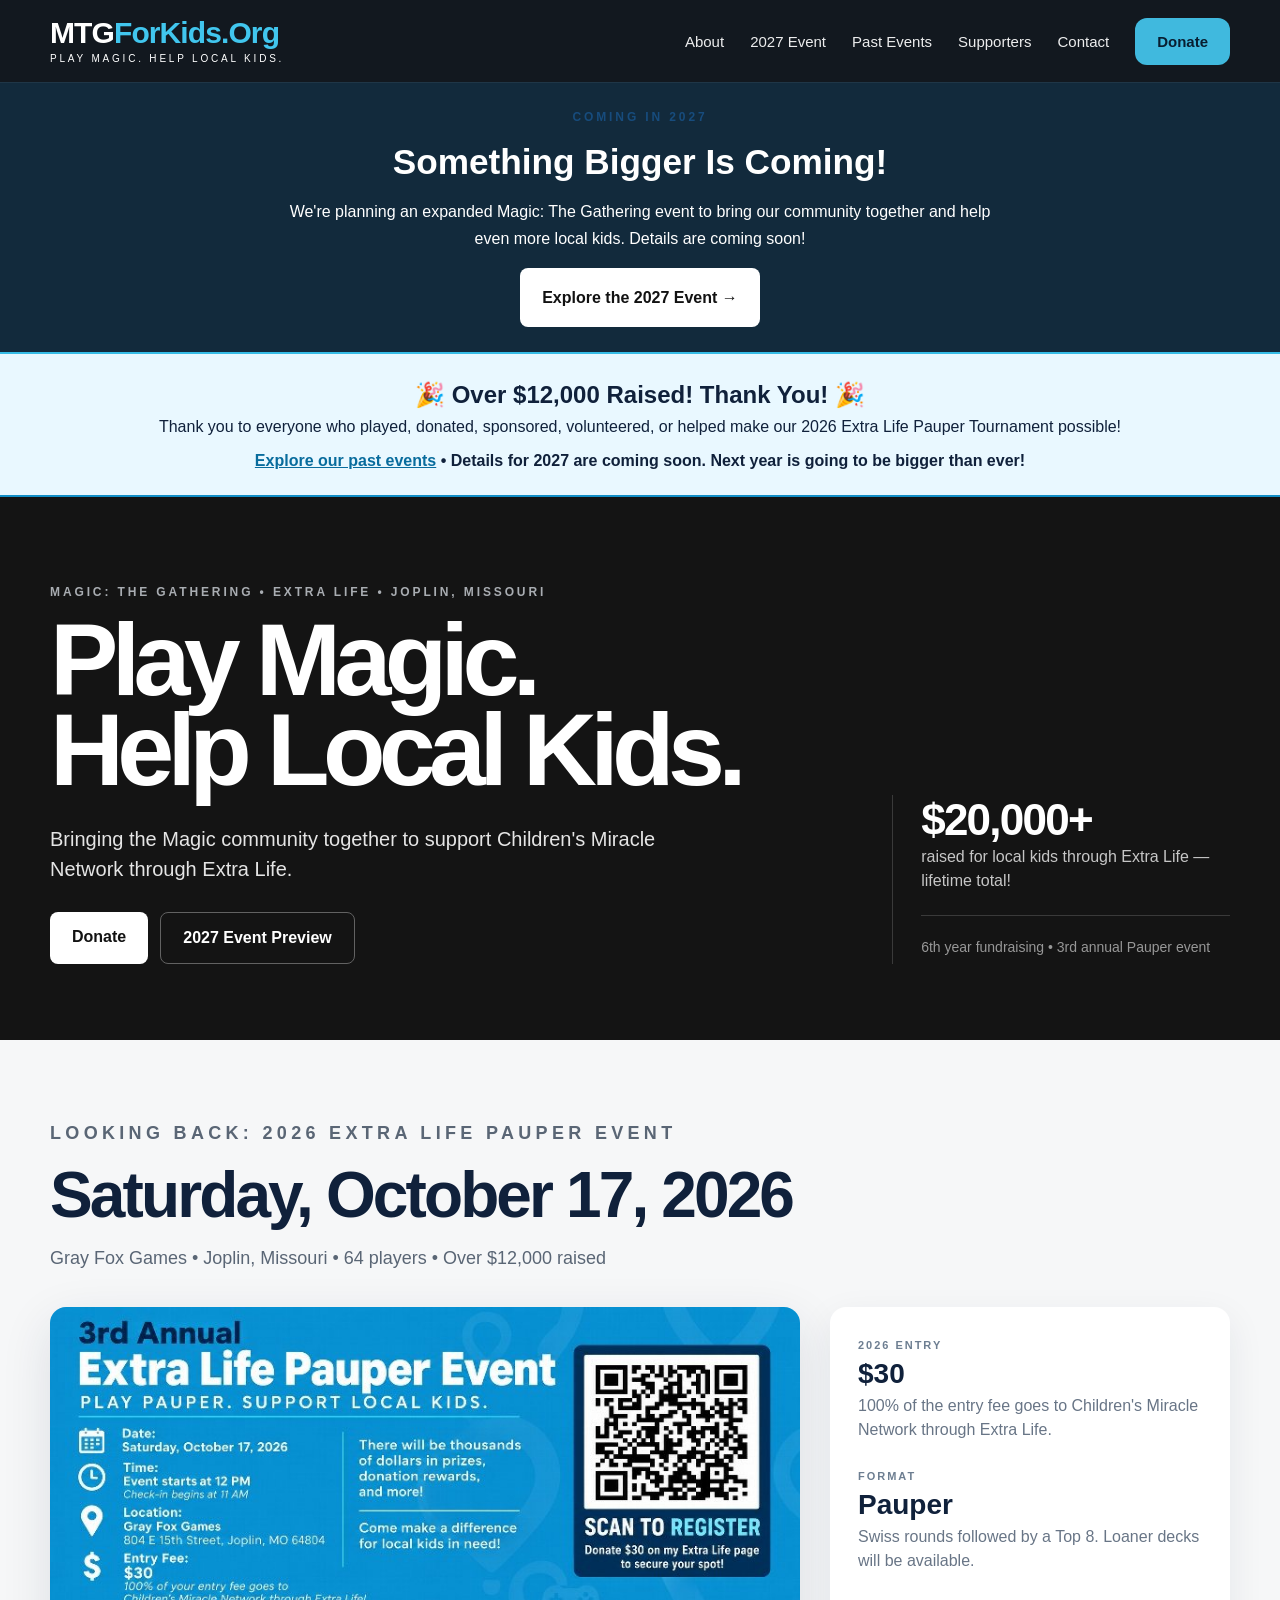
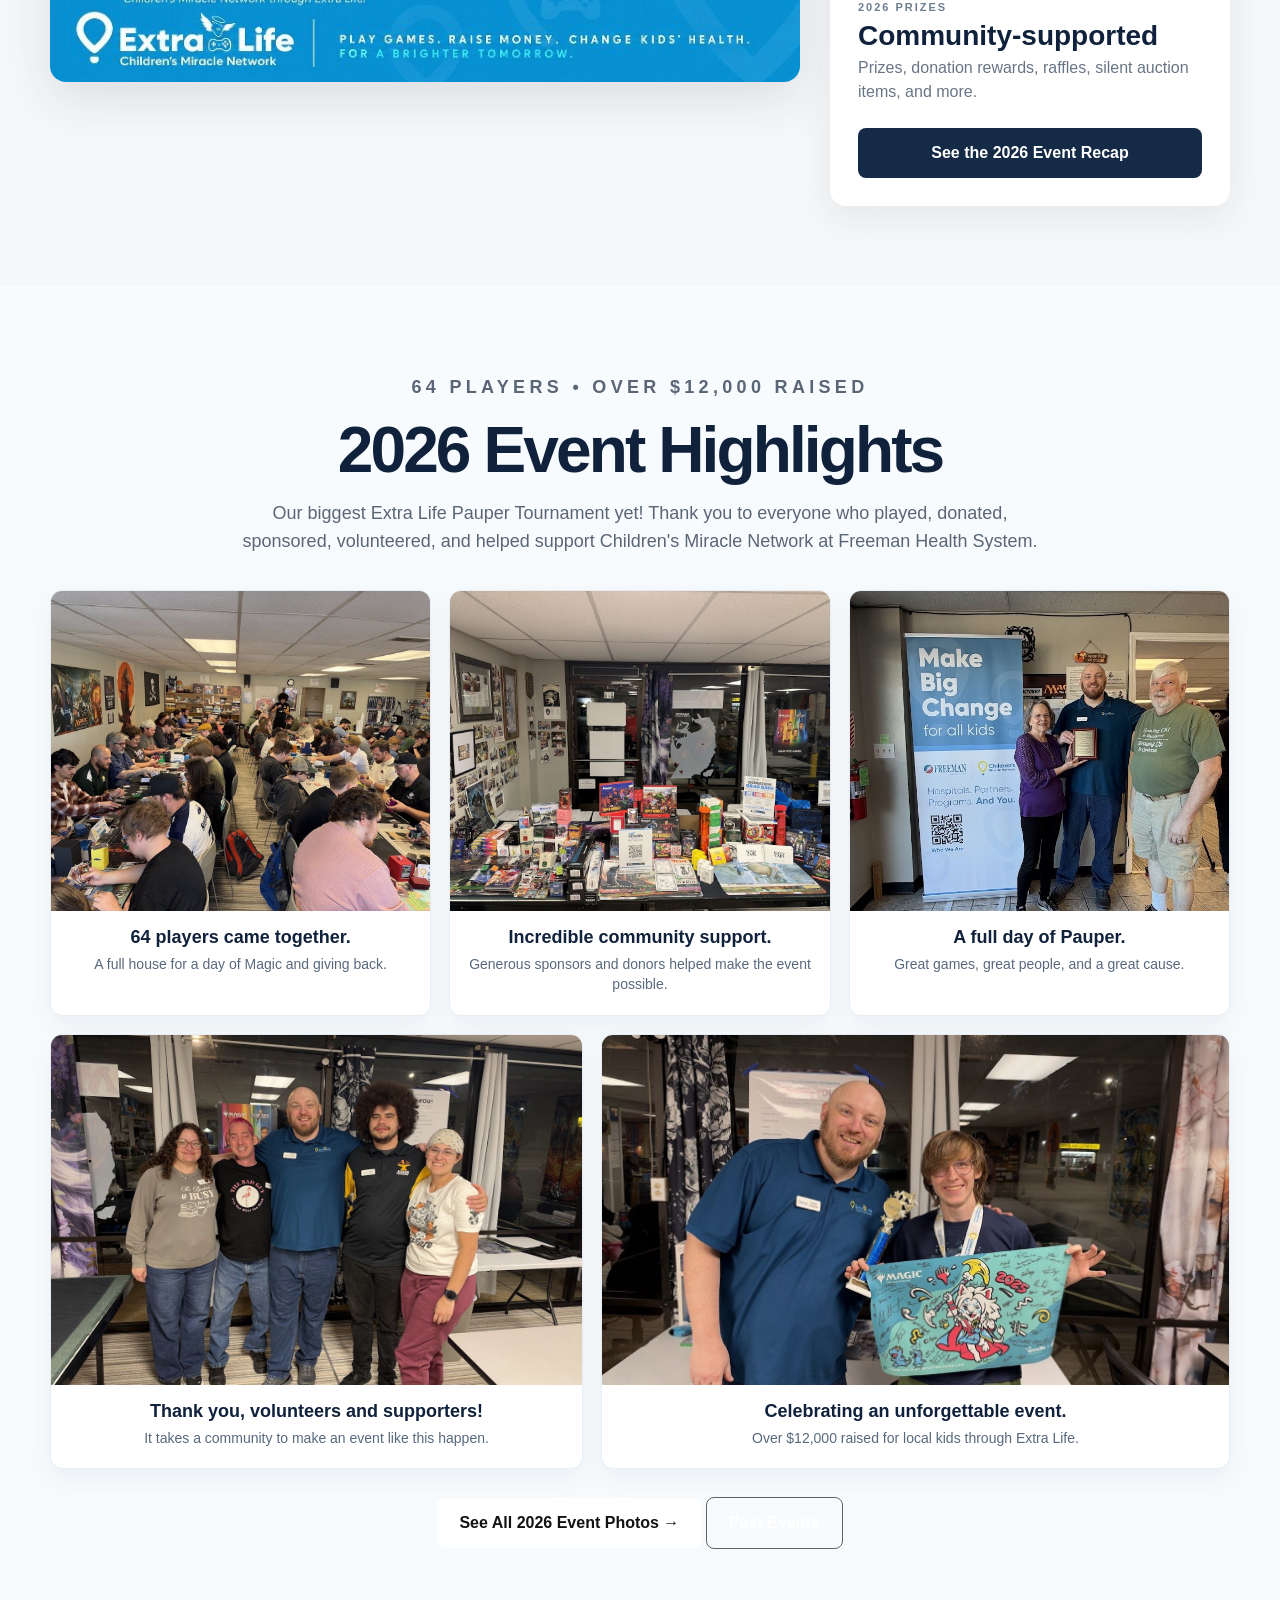
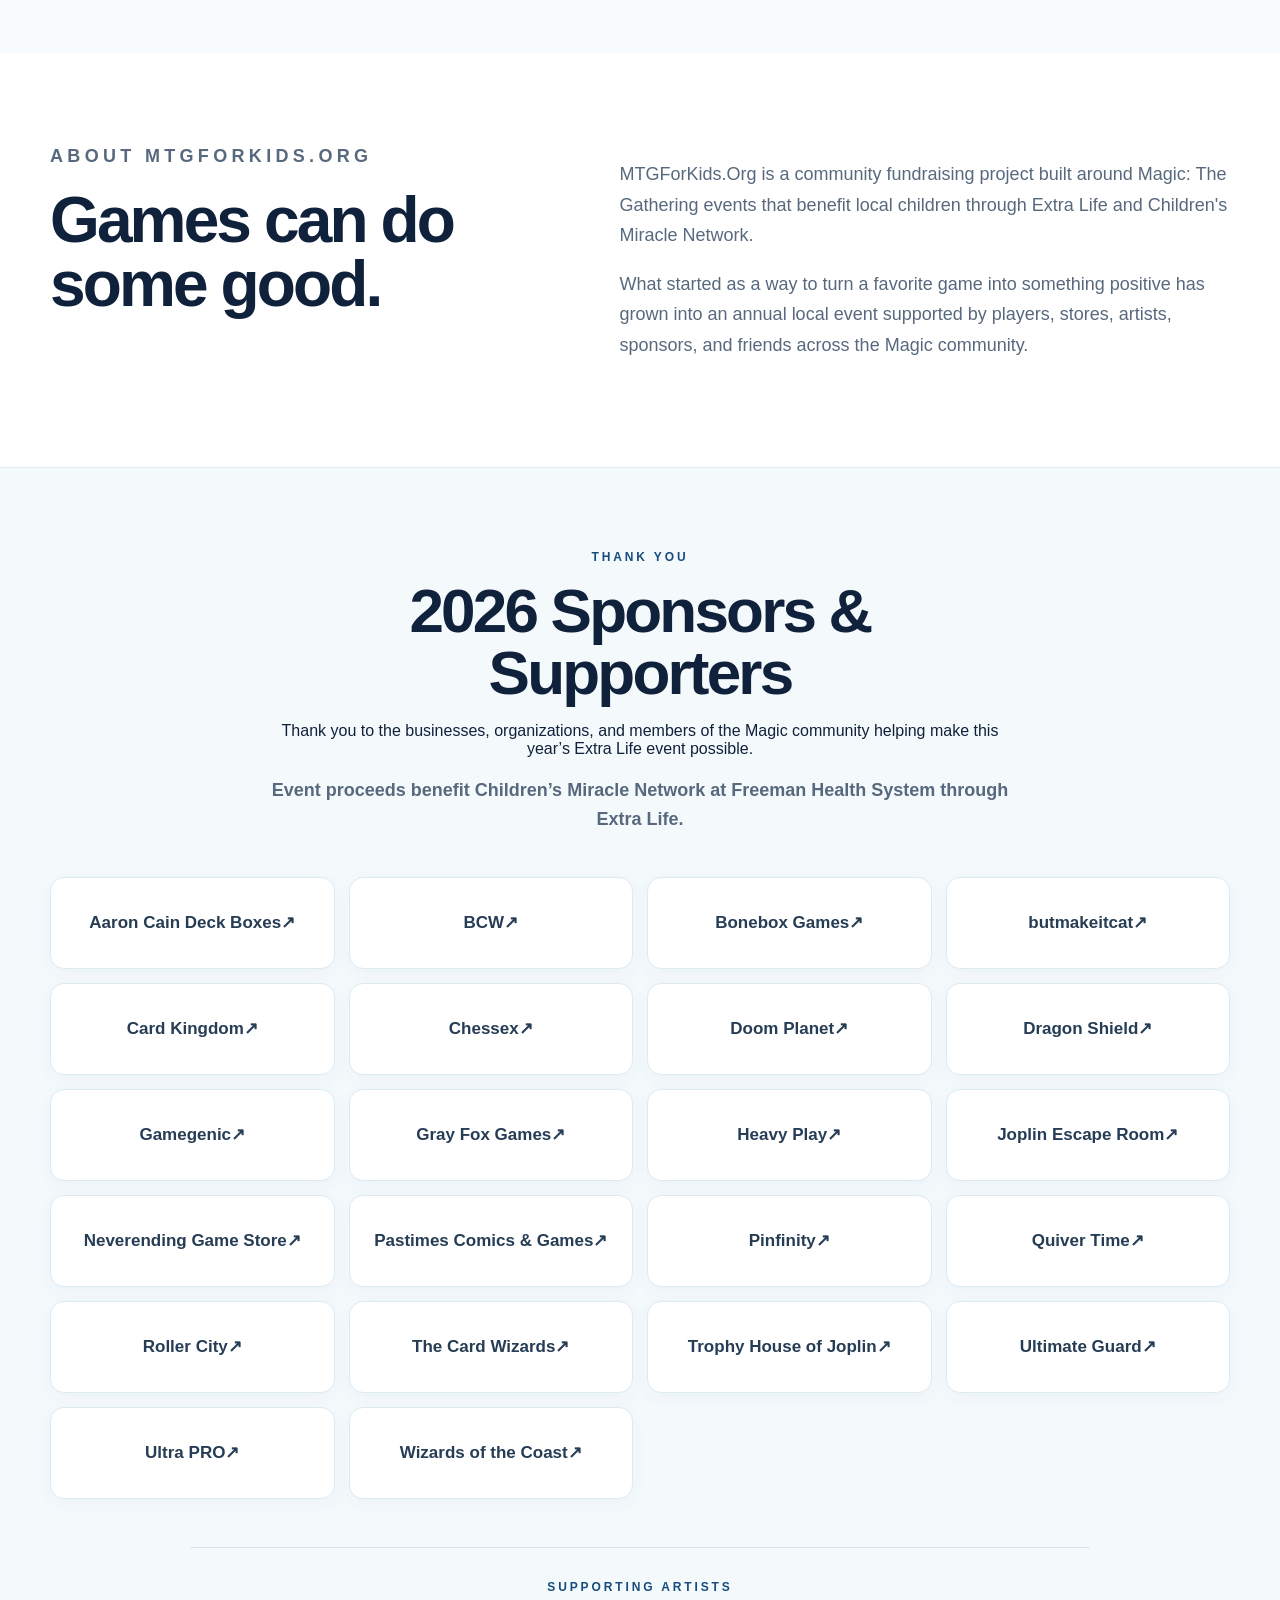
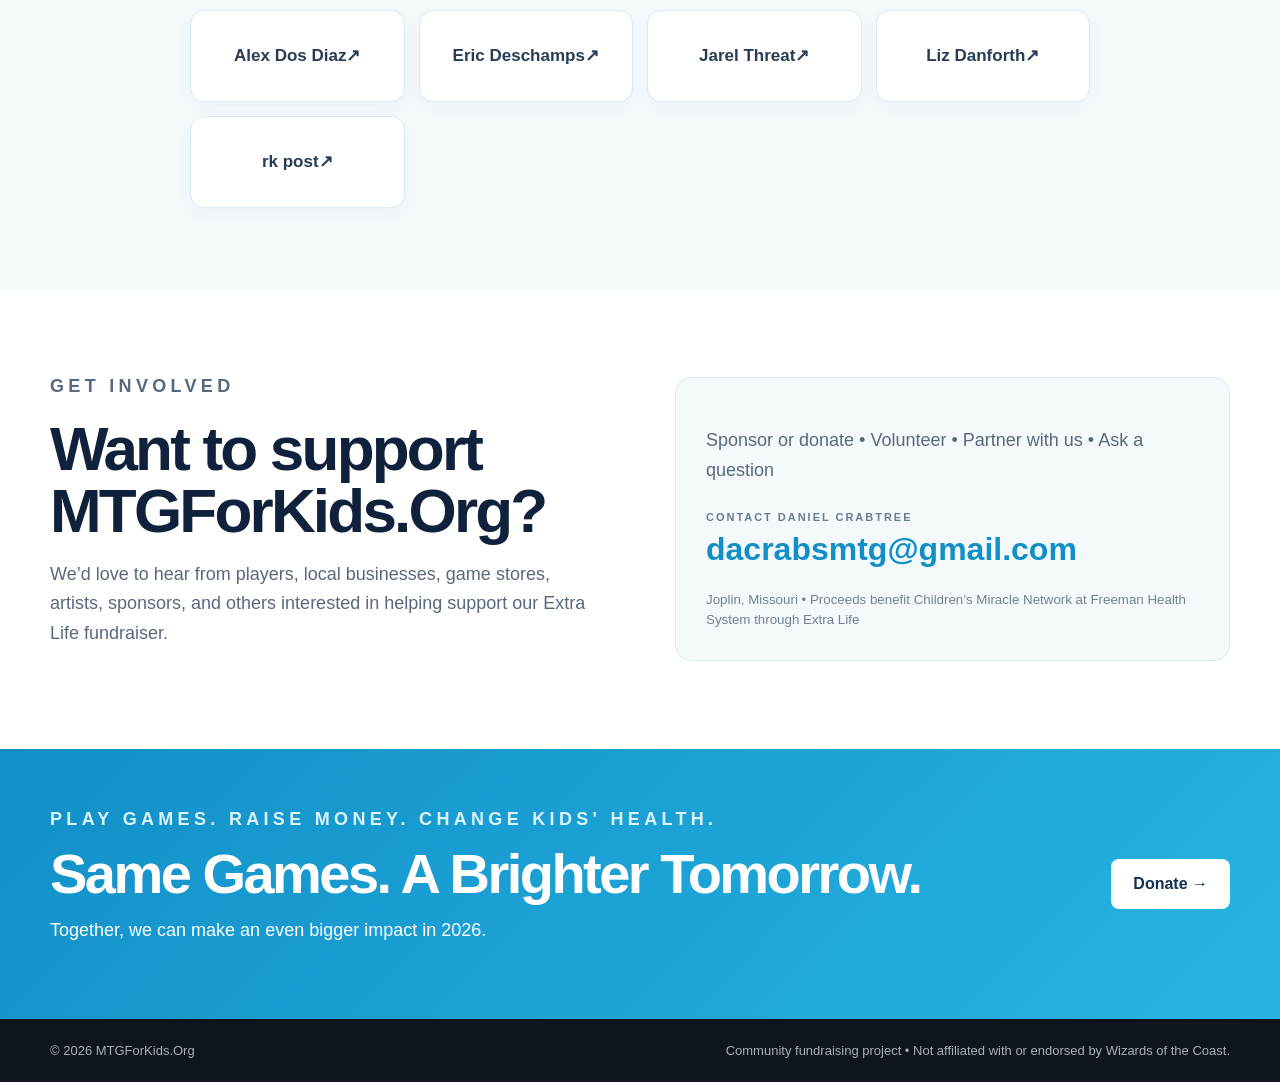
==== commit 8175628a: "Feature 2027 event teaser on homepage and archive 2026 details" ====
--- a/index.html
+++ b/index.html
@@ -16,7 +16,7 @@
       </a>
       <nav class="links" aria-label="Primary navigation">
         <a href="#about">About</a>
-        <a href="#event">2026 Event</a>
+        <a href="2027.html">2027 Event</a>
         <a href="past-events.html">Past Events</a><a href="#supporters">Supporters</a><a href="#contact">Contact</a>
         <a class="nav-cta" href="https://dd.extra-life.org/participant/dacrabsmtg">Donate</a>
       </nav>
@@ -24,6 +24,7 @@
   </header>
 
   <main id="top">
+    <section aria-label="2027 event announcement" style="background:#122a3c;border-bottom:2px solid #36bce6;padding:25px 0;color:#fff"><div class="shell" style="text-align:center;line-height:1.7"><p class="kicker" style="margin:0 0 5px">COMING IN 2027</p><strong style="font-size:clamp(1.45rem,3vw,2.2rem)">Something Bigger Is Coming!</strong><p style="margin:6px auto 15px;max-width:720px">We're planning an expanded Magic: The Gathering event to bring our community together and help even more local kids. Details are coming soon!</p><a class="button primary" href="2027.html">Explore the 2027 Event →</a></div></section>
     <section class="registration-alert" aria-label="2026 Extra Life fundraising celebration" style="background:#e9f8ff;border-bottom:2px solid #128fc7;padding:22px 0;color:#10213b"><div class="shell" style="text-align:center;line-height:1.6"><strong style="font-size:24px">🎉 Over $12,000 Raised! Thank You! 🎉</strong><div>Thank you to everyone who played, donated, sponsored, volunteered, or helped make our 2026 Extra Life Pauper Tournament possible!</div><div style="font-weight:700;margin-top:8px"><a href="past-events.html" style="color:#086c9d;text-decoration:underline">Explore our past events</a> • Details for 2027 are coming soon. Next year is going to be bigger than ever!</div></div></section>
     <section class="hero">
       <div class="shell hero-grid">
@@ -33,7 +34,7 @@
           <p class="hero-copy">Bringing the Magic community together to support Children's Miracle Network through Extra Life.</p>
           <div class="actions">
             <a class="button primary" href="https://dd.extra-life.org/participant/dacrabsmtg">Donate</a>
-            <a class="button secondary" href="2026.html">2026 Event Recap</a>
+            <a class="button secondary" href="2027.html">2027 Event Preview</a>
           </div>
         </div>
         <div class="hero-stat-card">
@@ -48,9 +49,9 @@
     <section id="event" class="event-section">
       <div class="shell">
         <div class="section-head">
-          <p class="kicker">2026 EXTRA LIFE PAUPER EVENT</p>
-          <h2>Saturday, October 17</h2>
-          <p>Gray Fox Games • Joplin, Missouri • Registration at 11 AM • Event starts at noon</p>
+          <p class="kicker">LOOKING BACK: 2026 EXTRA LIFE PAUPER EVENT</p>
+          <h2>Saturday, October 17, 2026</h2>
+          <p>Gray Fox Games • Joplin, Missouri • 64 players • Over $12,000 raised</p>
         </div>
         <div class="event-grid">
           <div class="flyer-wrap">
@@ -58,7 +59,7 @@
           </div>
           <div class="event-card">
             <div>
-              <span class="eyebrow">ENTRY</span>
+              <span class="eyebrow">2026 ENTRY</span>
               <strong>$30</strong>
               <p>100% of the entry fee goes to Children's Miracle Network through Extra Life.</p>
             </div>
@@ -68,11 +69,11 @@
               <p>Swiss rounds followed by a Top 8. Loaner decks will be available.</p>
             </div>
             <div>
-              <span class="eyebrow">PRIZES</span>
-              <strong>$12,000+ expected</strong>
+              <span class="eyebrow">2026 PRIZES</span>
+              <strong>Community-supported</strong>
               <p>Prizes, donation rewards, raffles, silent auction items, and more.</p>
             </div>
-            <a class="button primary full" href="https://dd.extra-life.org/participant/dacrabsmtg">Support Extra Life</a>
+            <a class="button primary full" href="2026.html">See the 2026 Event Recap</a>
           </div>
         </div>
       </div>
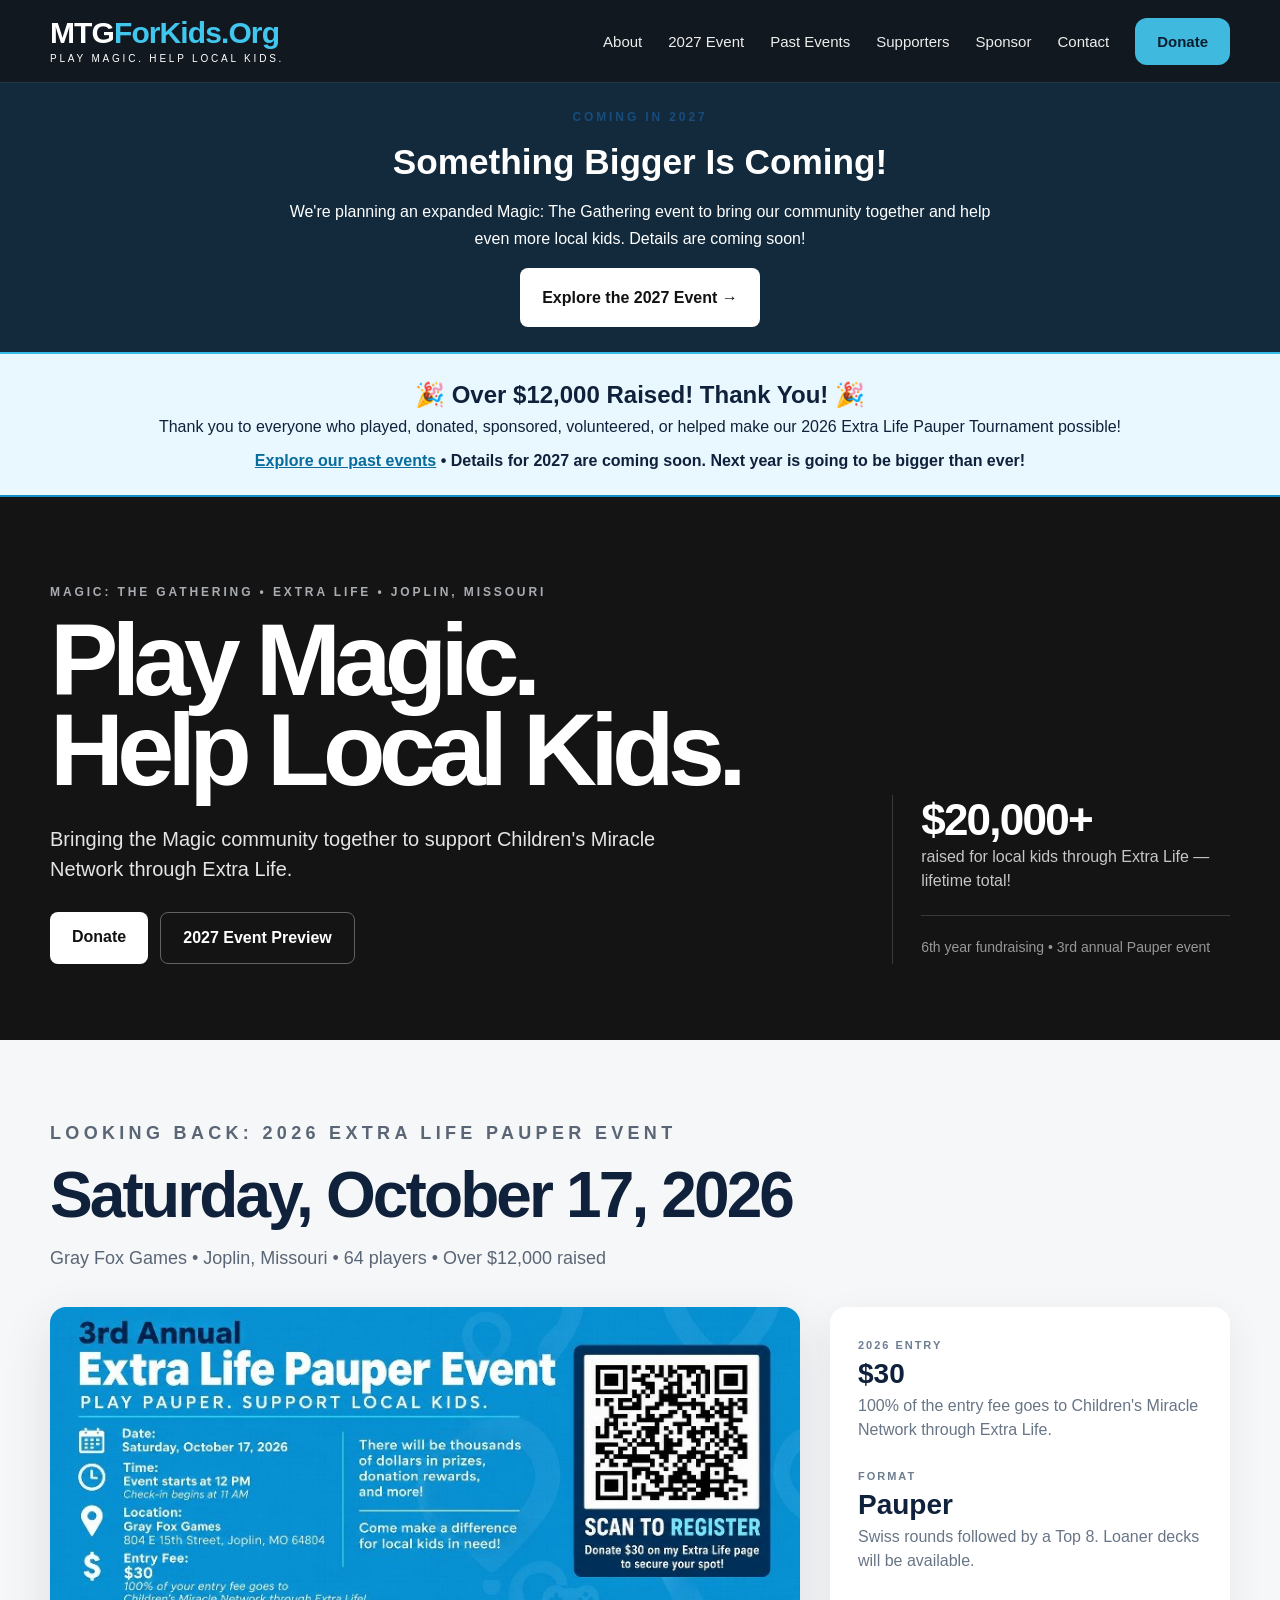
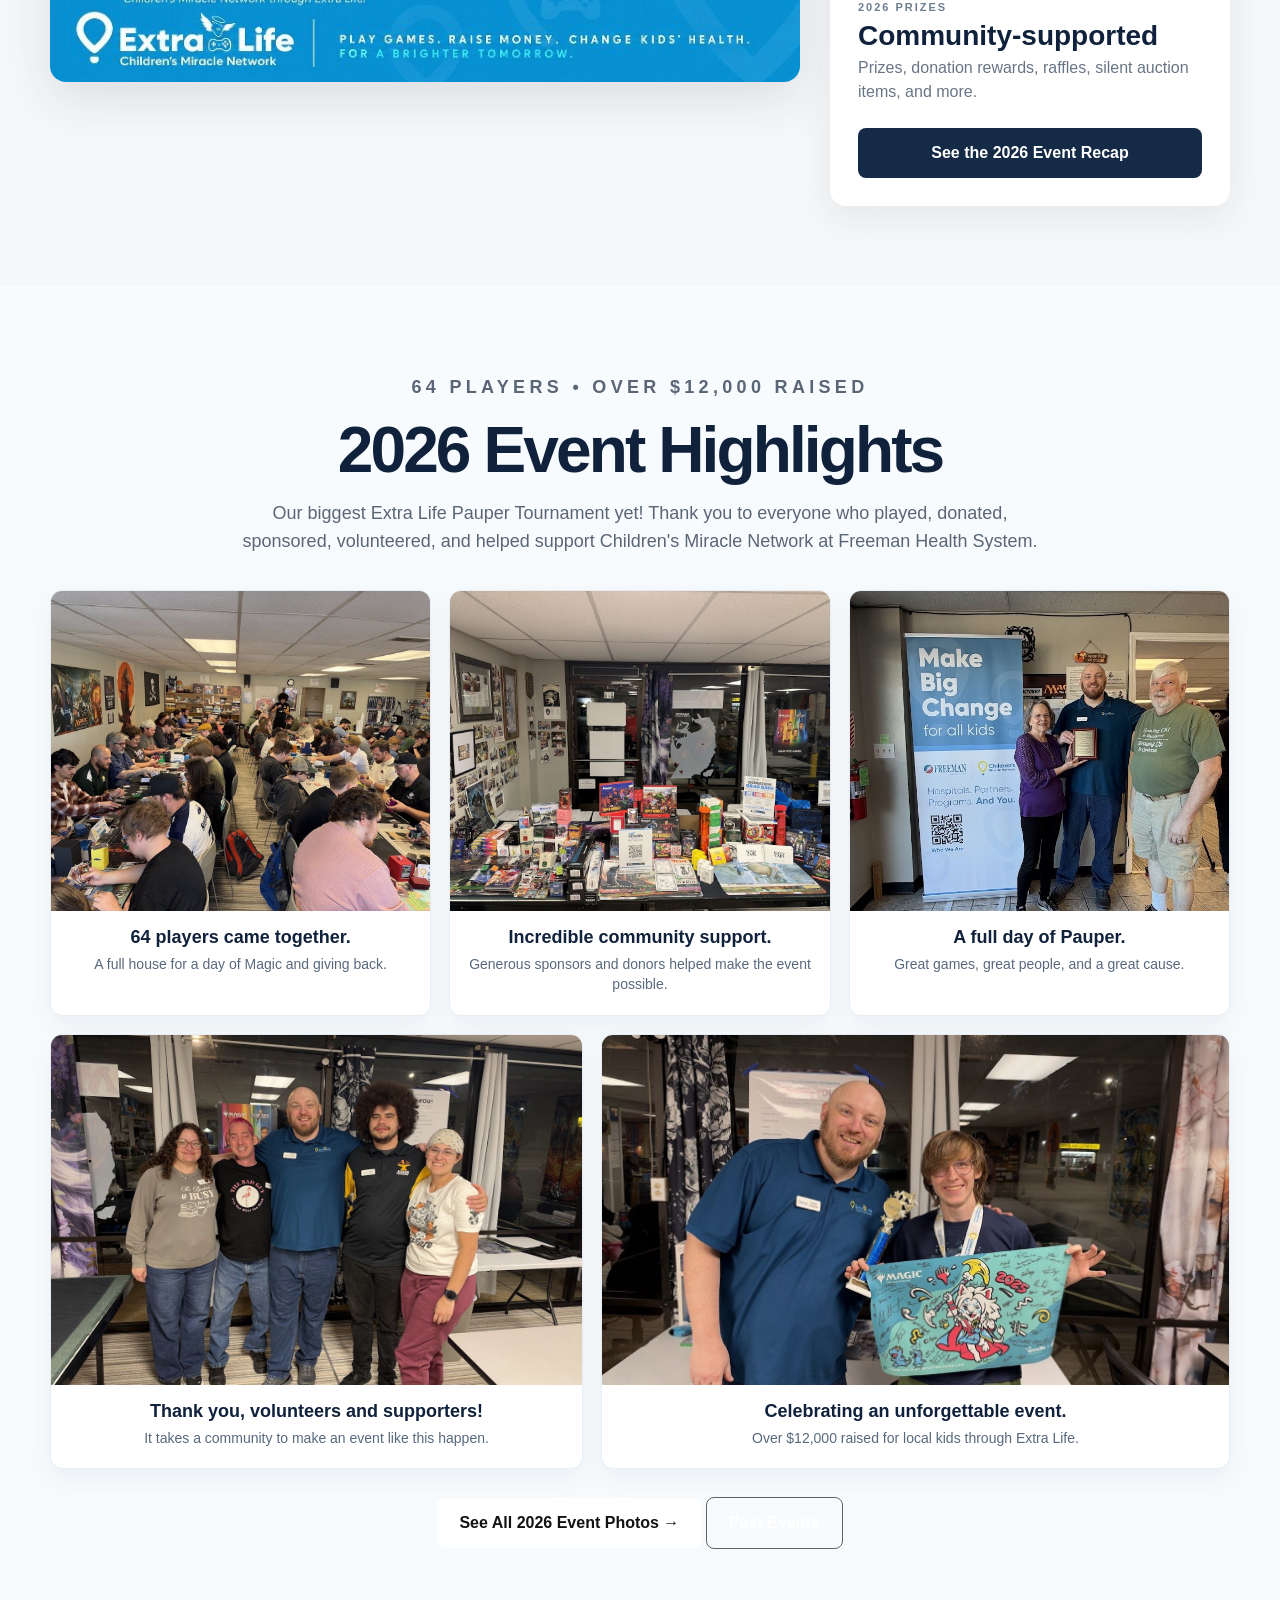
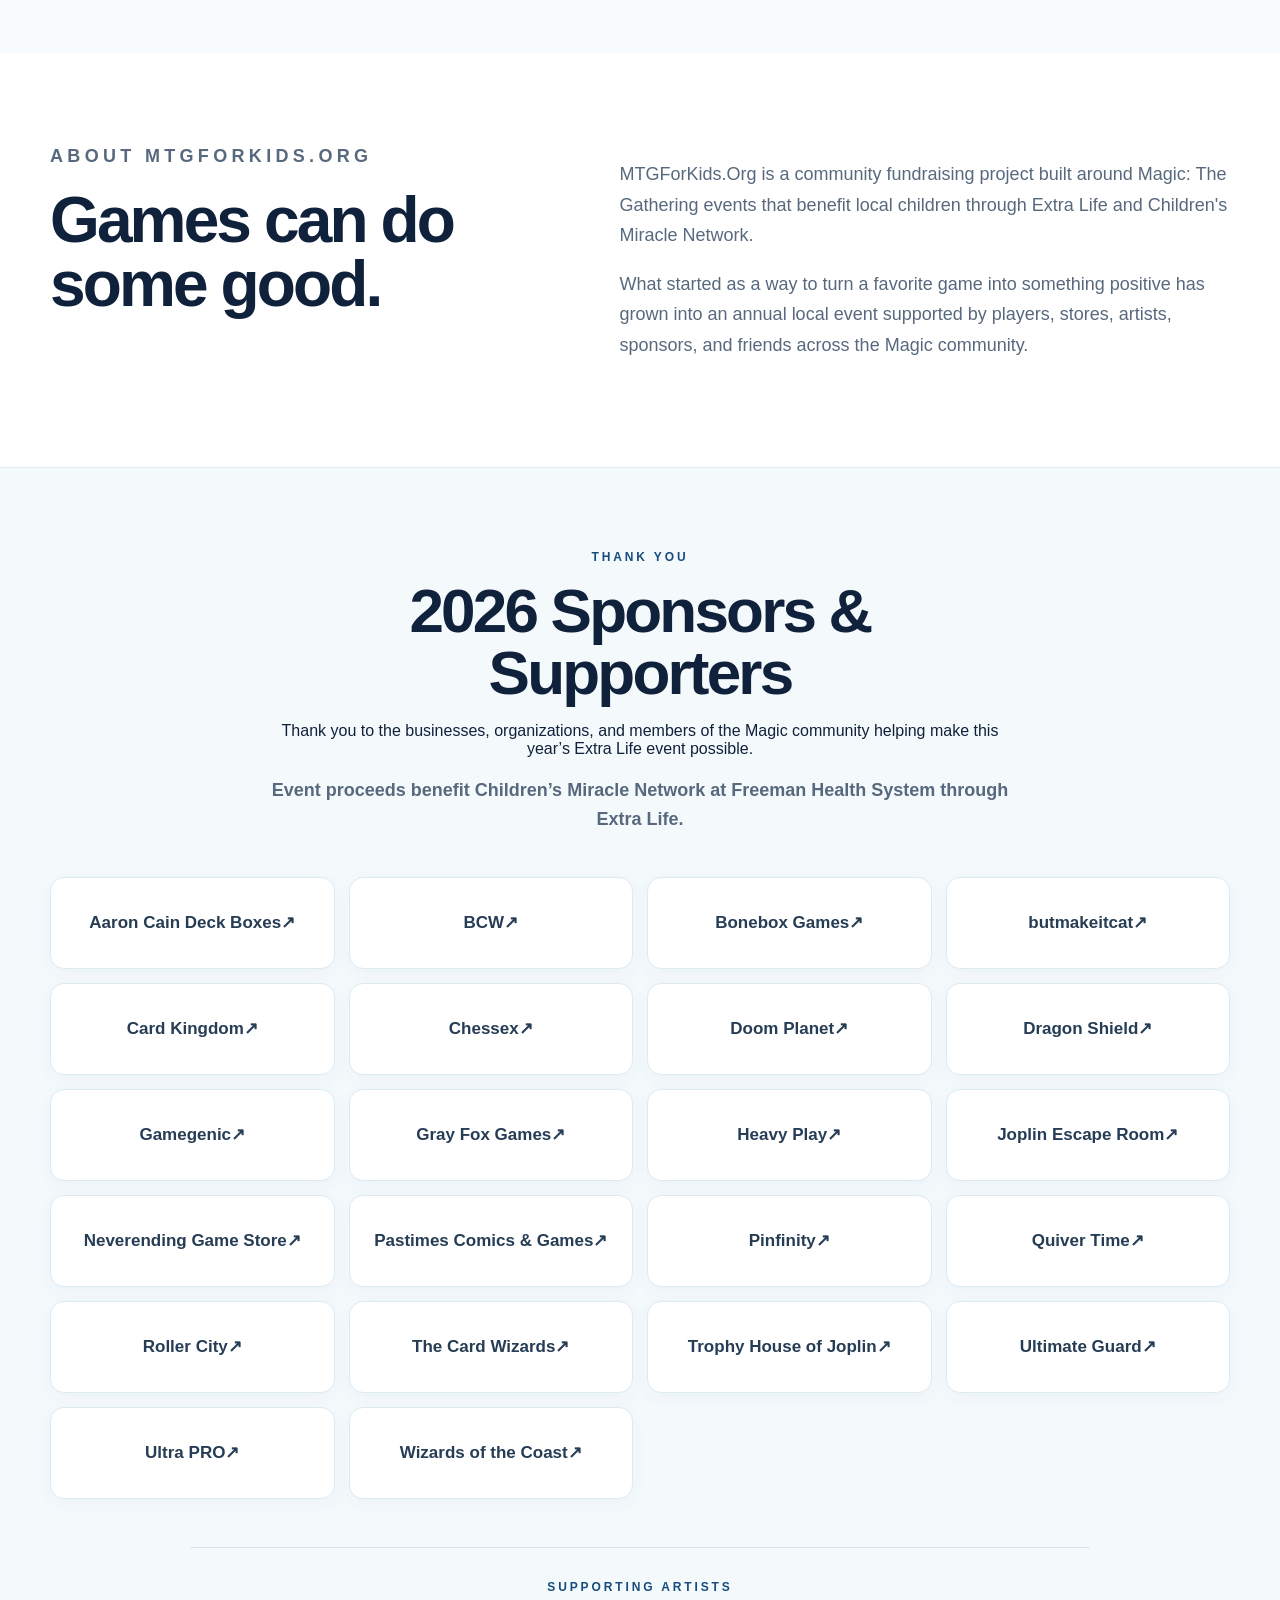
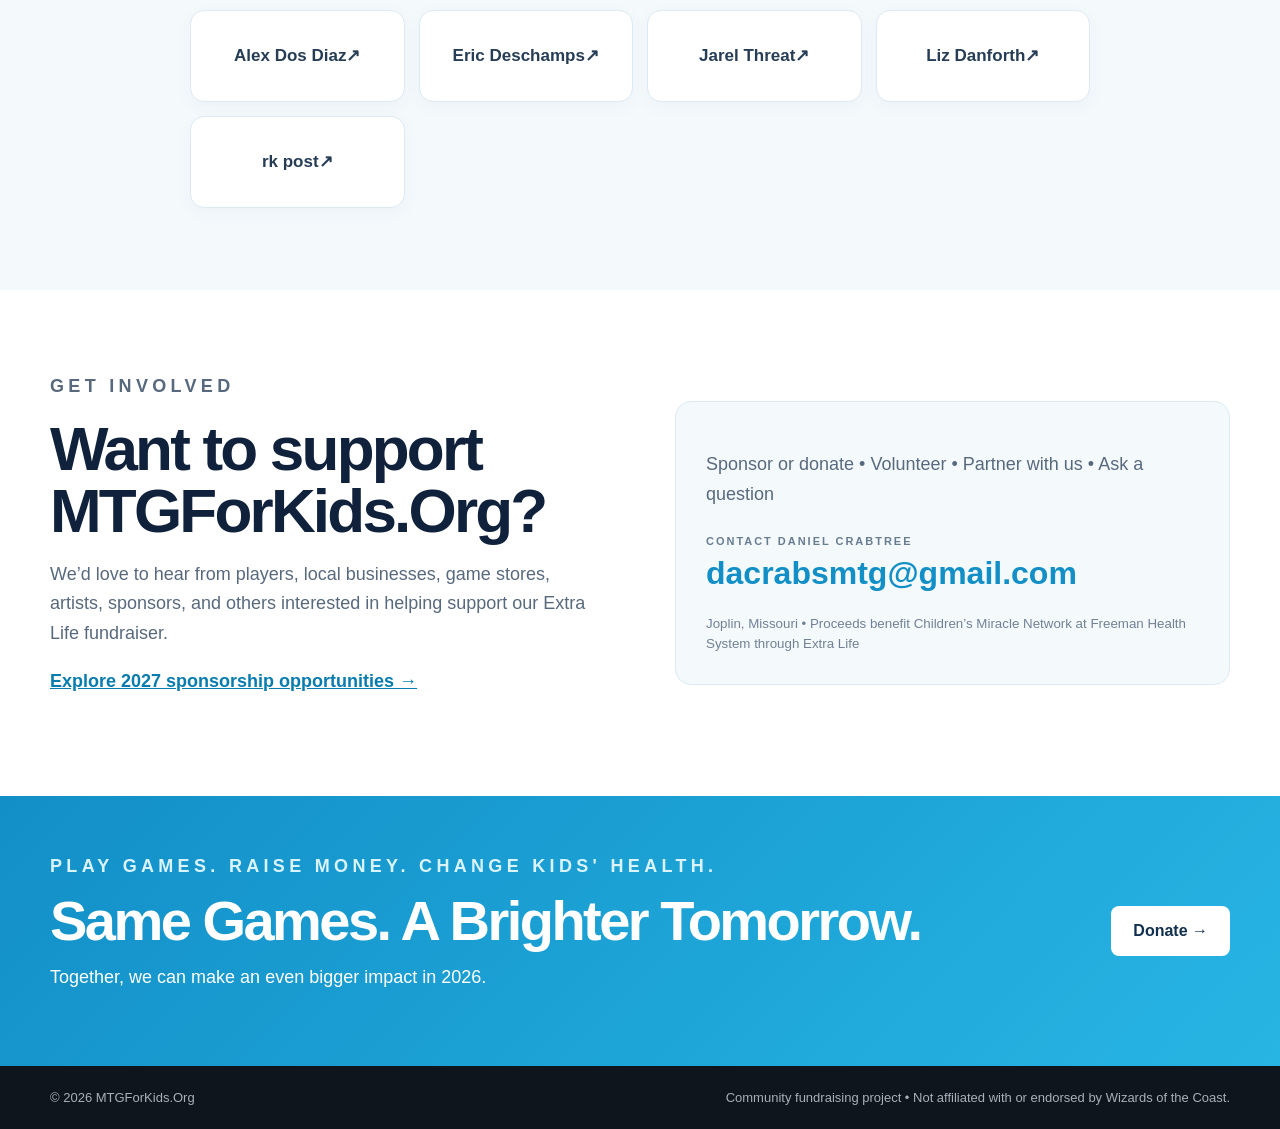
==== commit f2caa007: "Link new 2027 sponsor page from index.html" ====
--- a/index.html
+++ b/index.html
@@ -17,7 +17,7 @@
       <nav class="links" aria-label="Primary navigation">
         <a href="#about">About</a>
         <a href="2027.html">2027 Event</a>
-        <a href="past-events.html">Past Events</a><a href="#supporters">Supporters</a><a href="#contact">Contact</a>
+        <a href="past-events.html">Past Events</a><a href="#supporters">Supporters</a><a href="sponsors.html">Sponsor</a><a href="#contact">Contact</a>
         <a class="nav-cta" href="https://dd.extra-life.org/participant/dacrabsmtg">Donate</a>
       </nav>
     </div>
@@ -177,7 +177,7 @@
 <section id="contact" class="contact-section">
 <div class="shell contact-grid">
 <div><p class="kicker">GET INVOLVED</p><h2>Want to support MTGForKids.Org?</h2>
-<p>We’d love to hear from players, local businesses, game stores, artists, sponsors, and others interested in helping support our Extra Life fundraiser.</p></div>
+<p>We’d love to hear from players, local businesses, game stores, artists, sponsors, and others interested in helping support our Extra Life fundraiser.</p><p><a href="sponsors.html" style="color:#087cae;text-decoration:underline;font-weight:700">Explore 2027 sponsorship opportunities →</a></p></div>
 <div class="contact-card"><p>Sponsor or donate • Volunteer • Partner with us • Ask a question</p>
 <span>CONTACT DANIEL CRABTREE</span>
 <a href="mailto:dacrabsmtg@gmail.com?subject=MTGForKids.Org%20Inquiry">dacrabsmtg@gmail.com</a>
